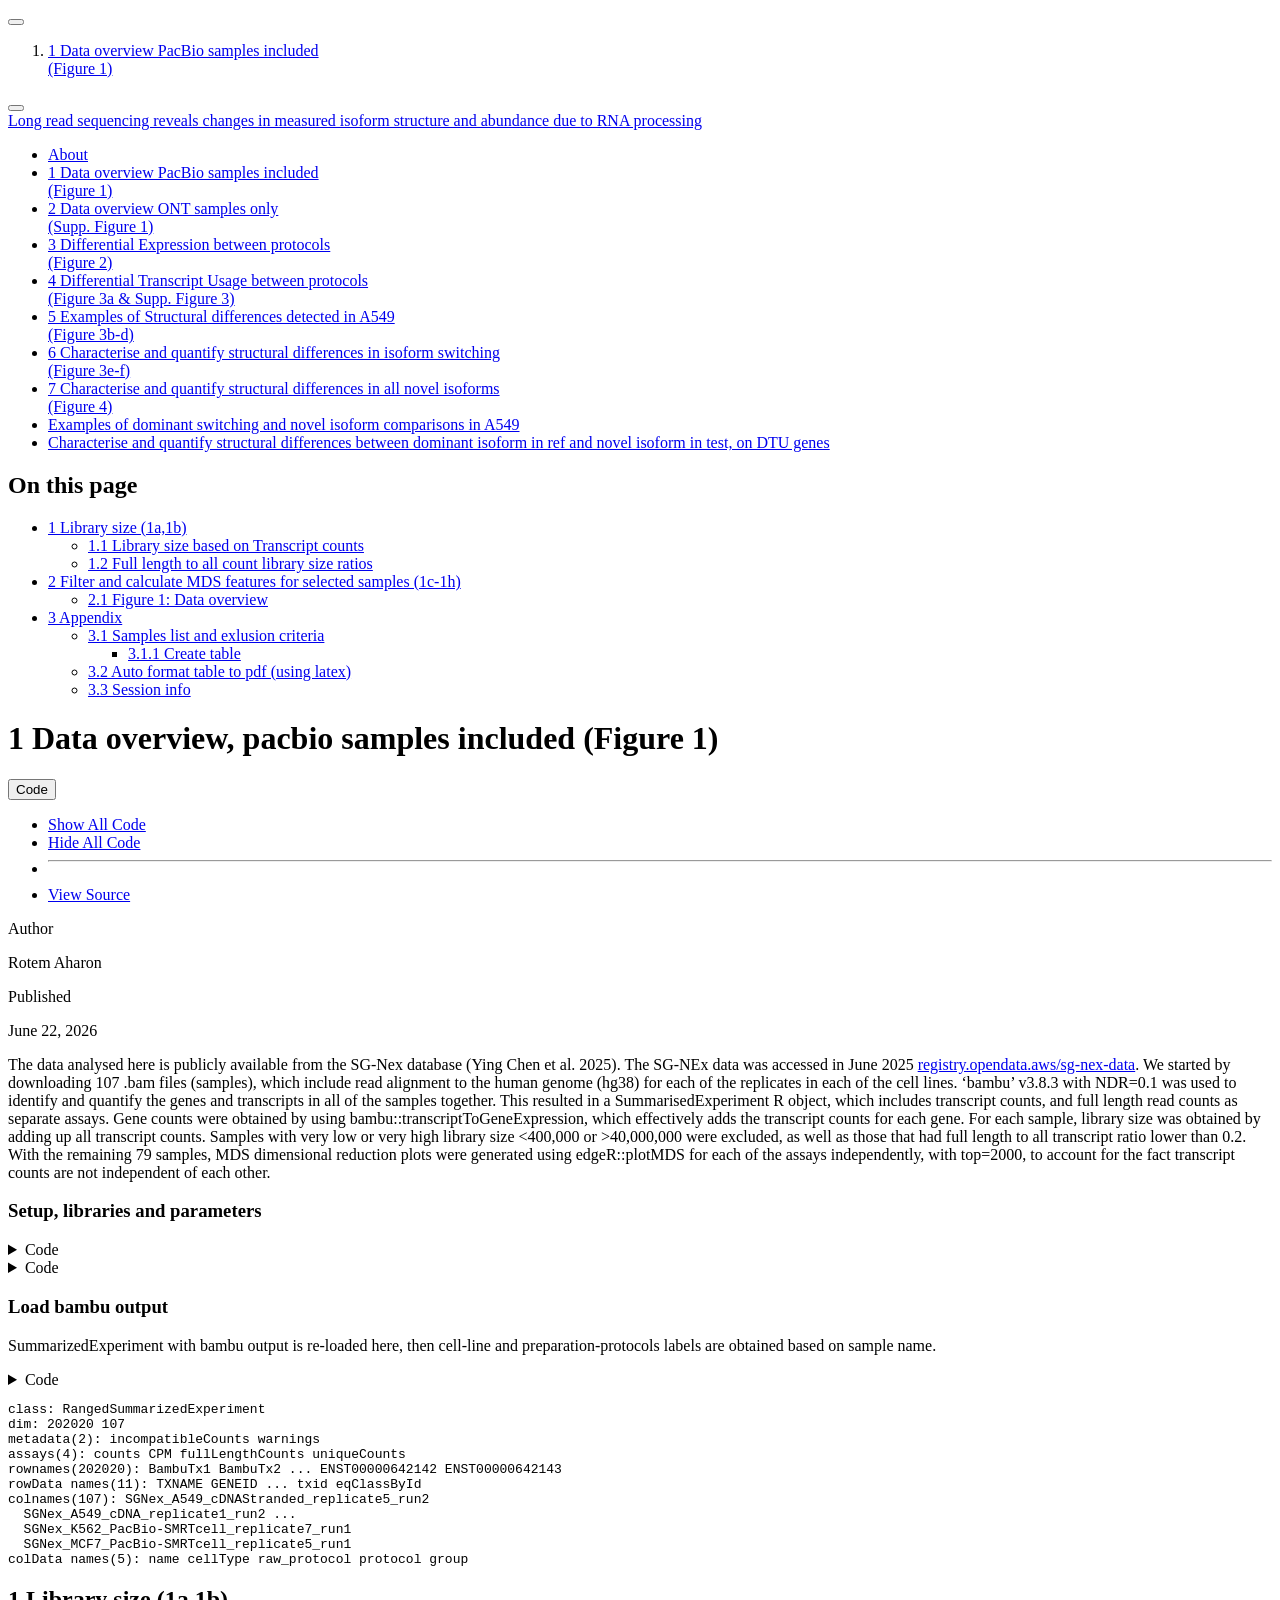
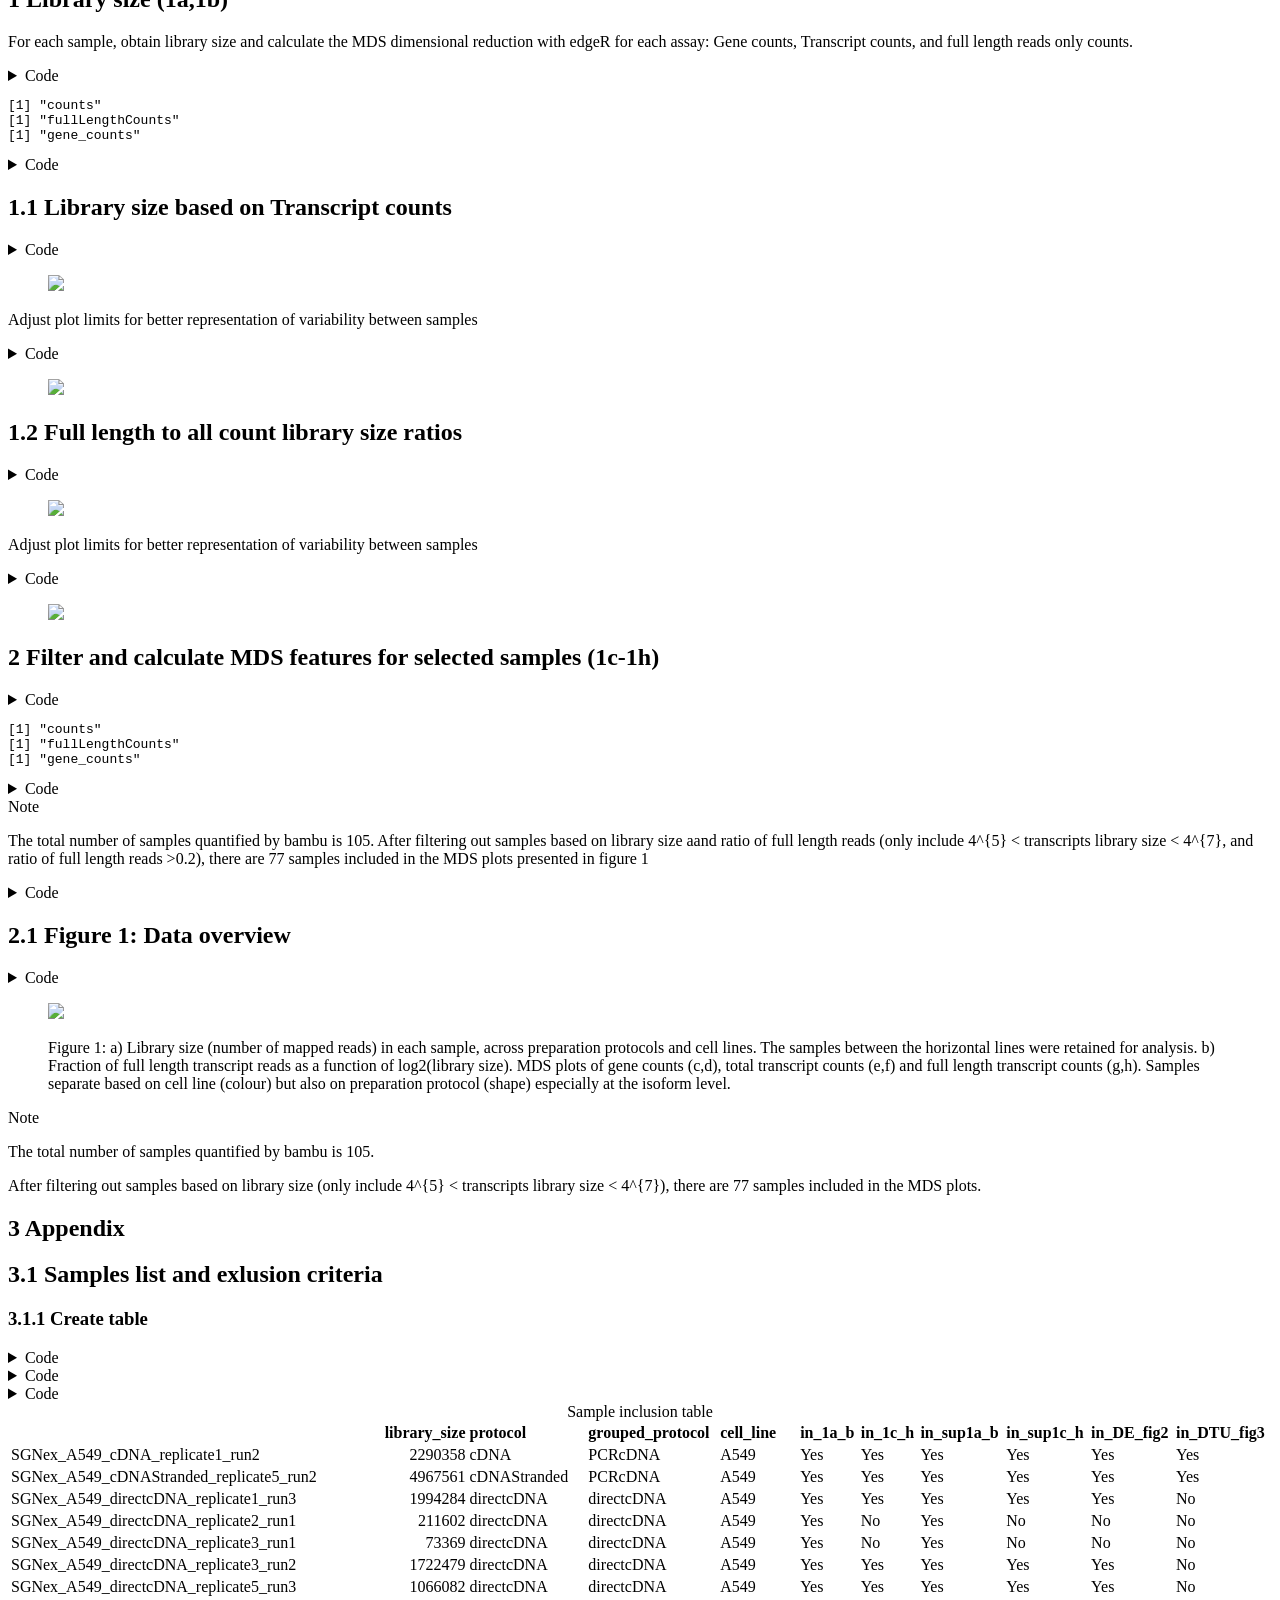
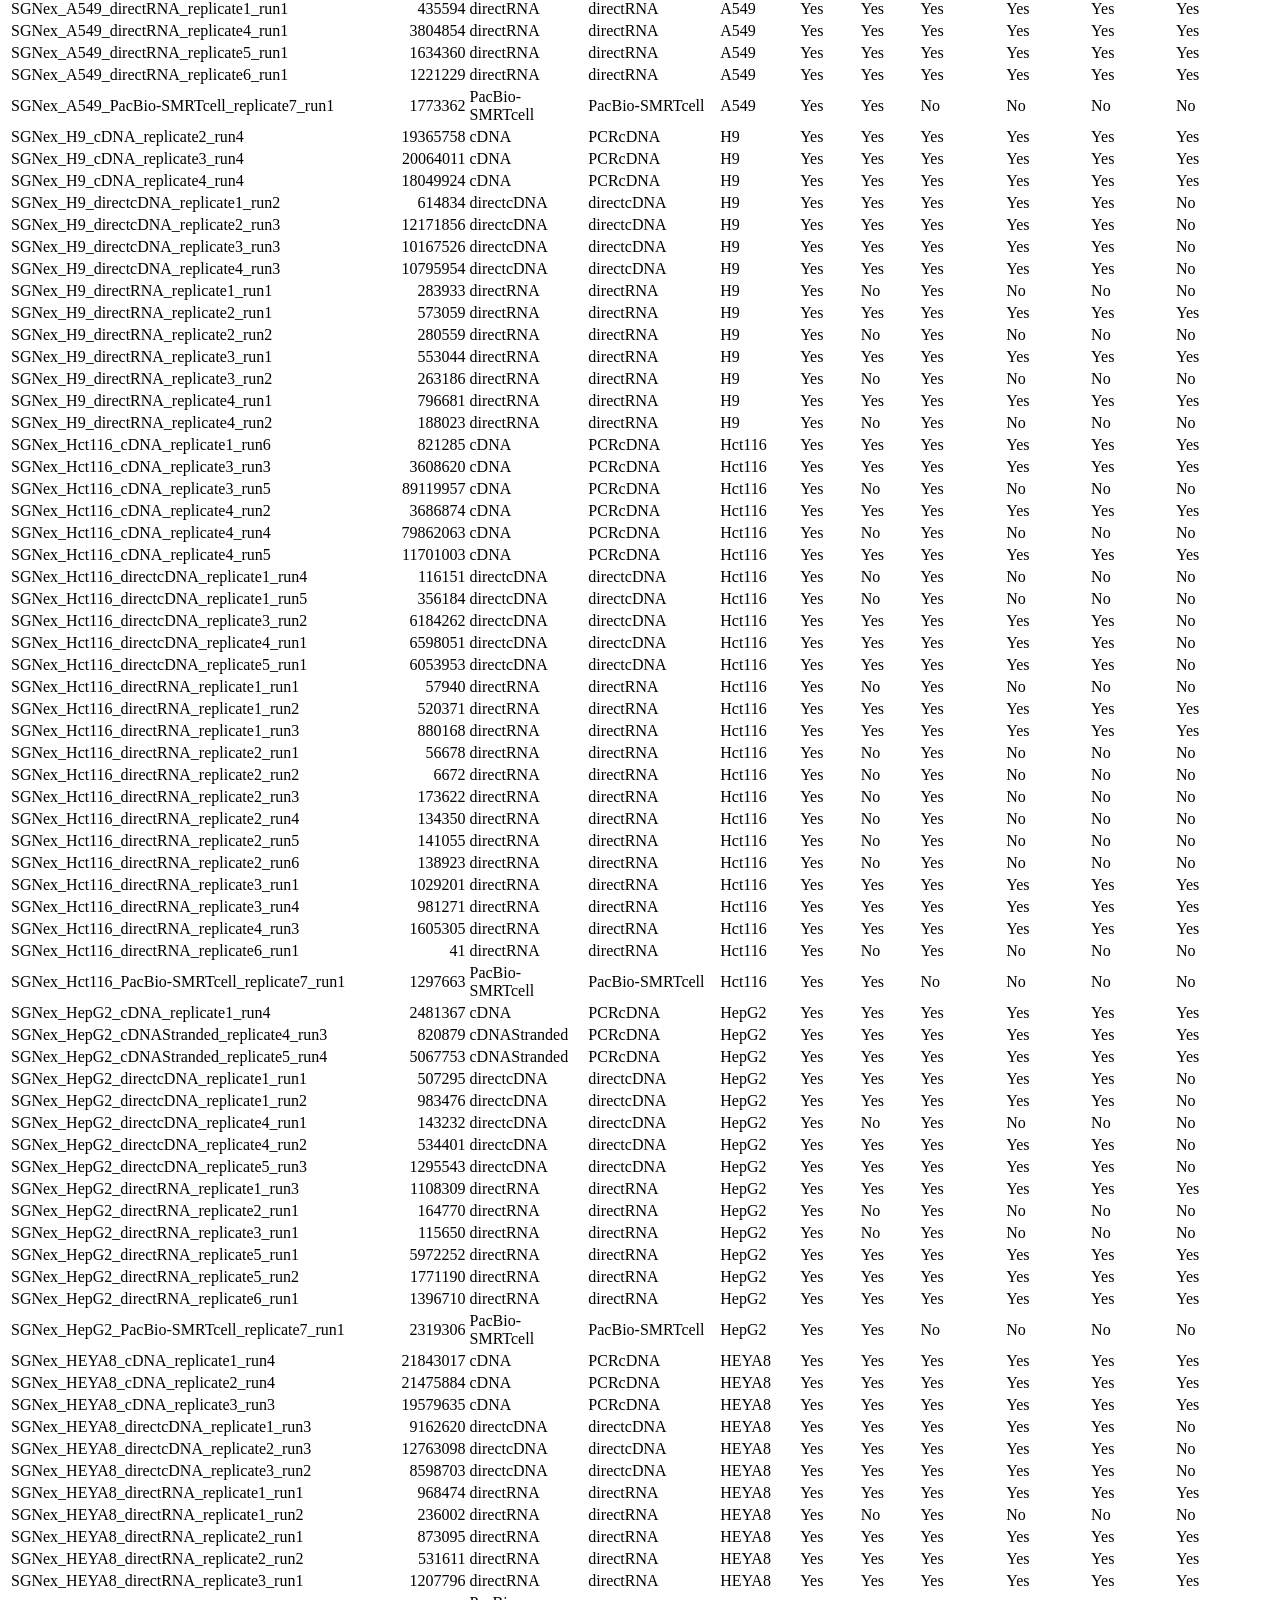
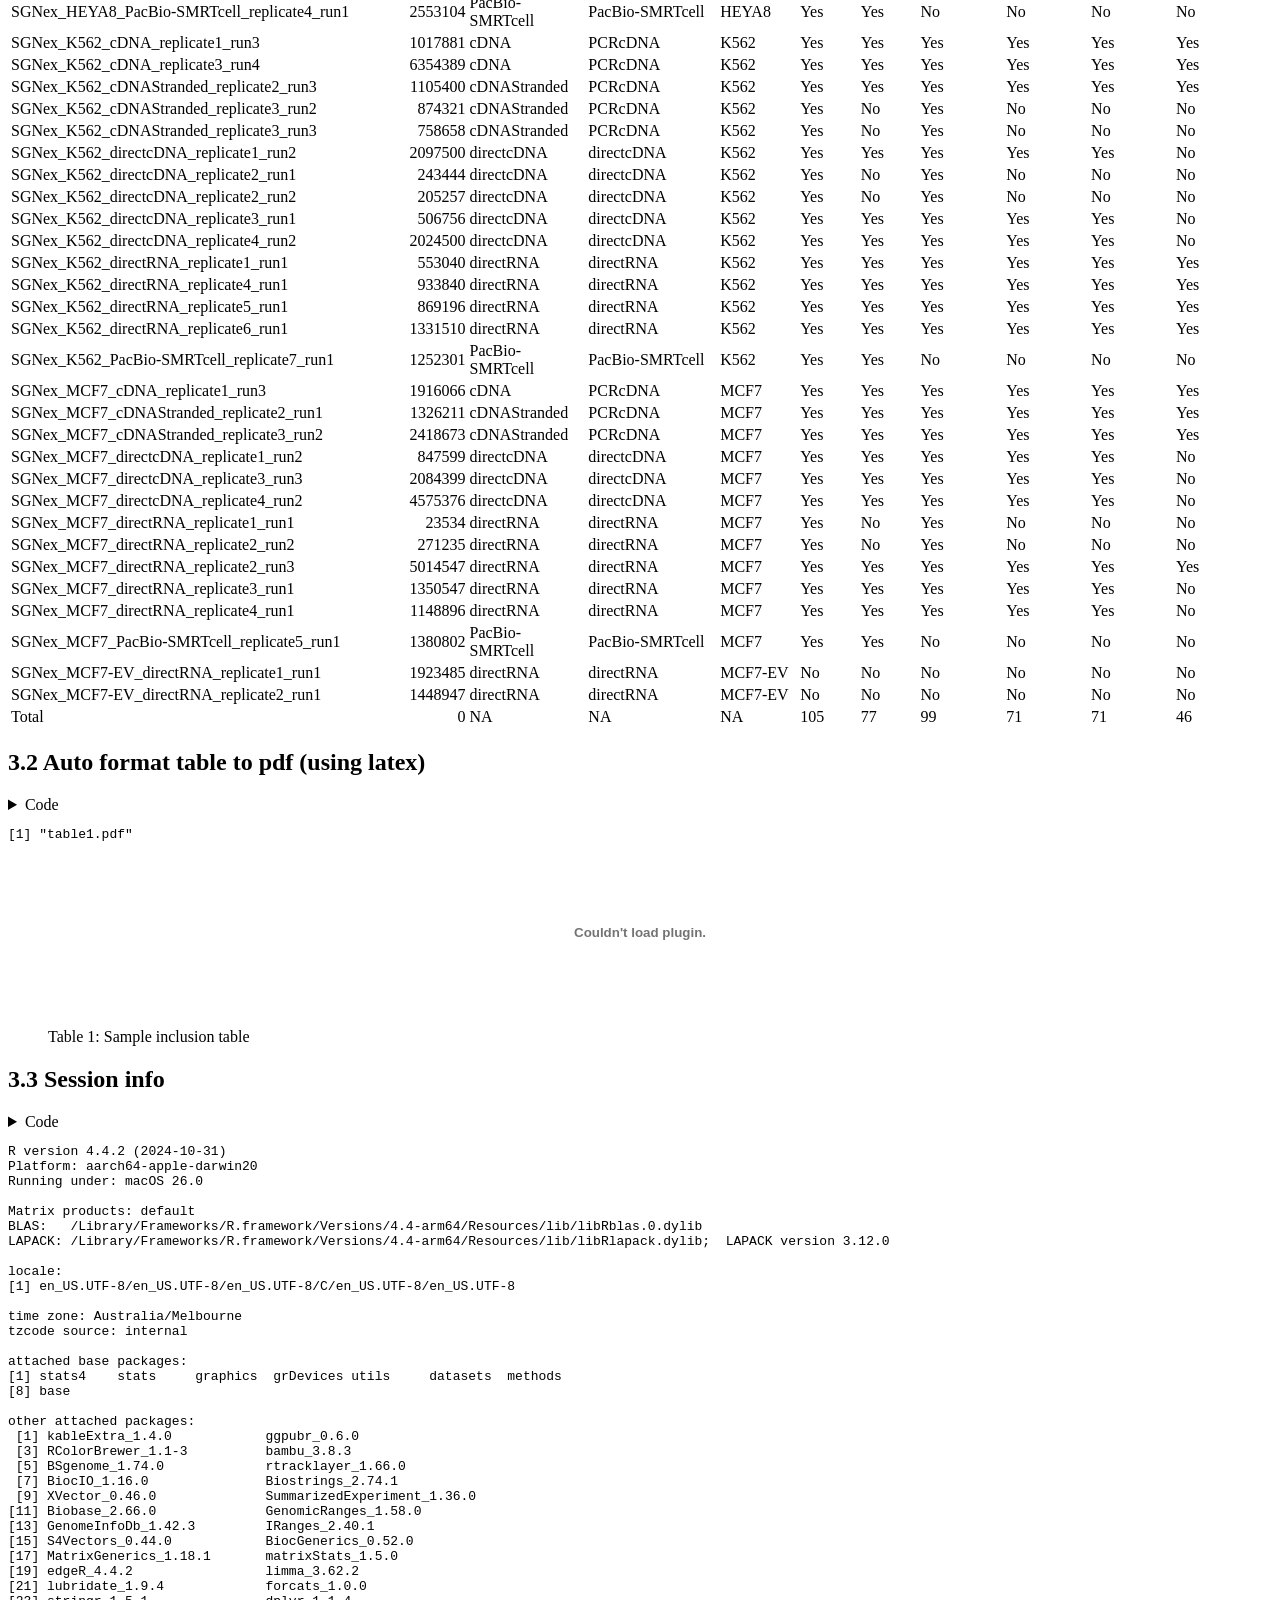
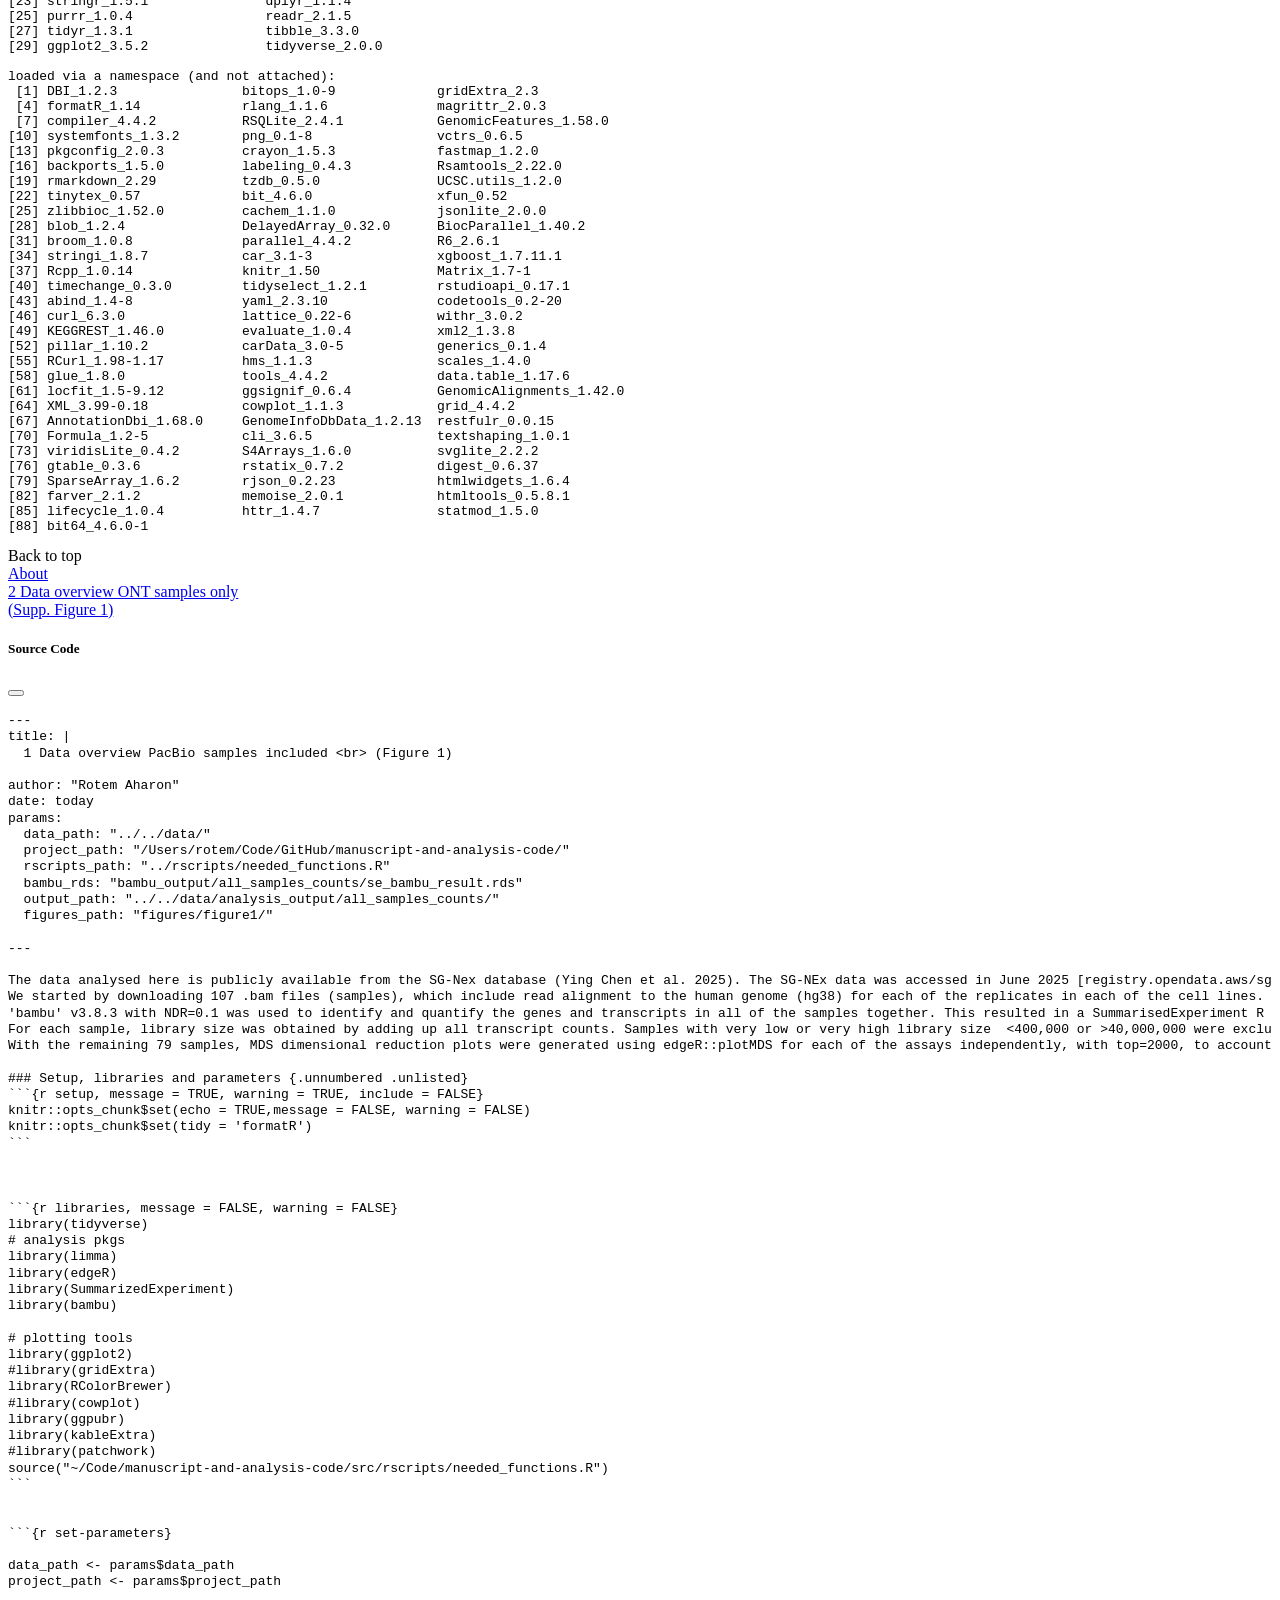
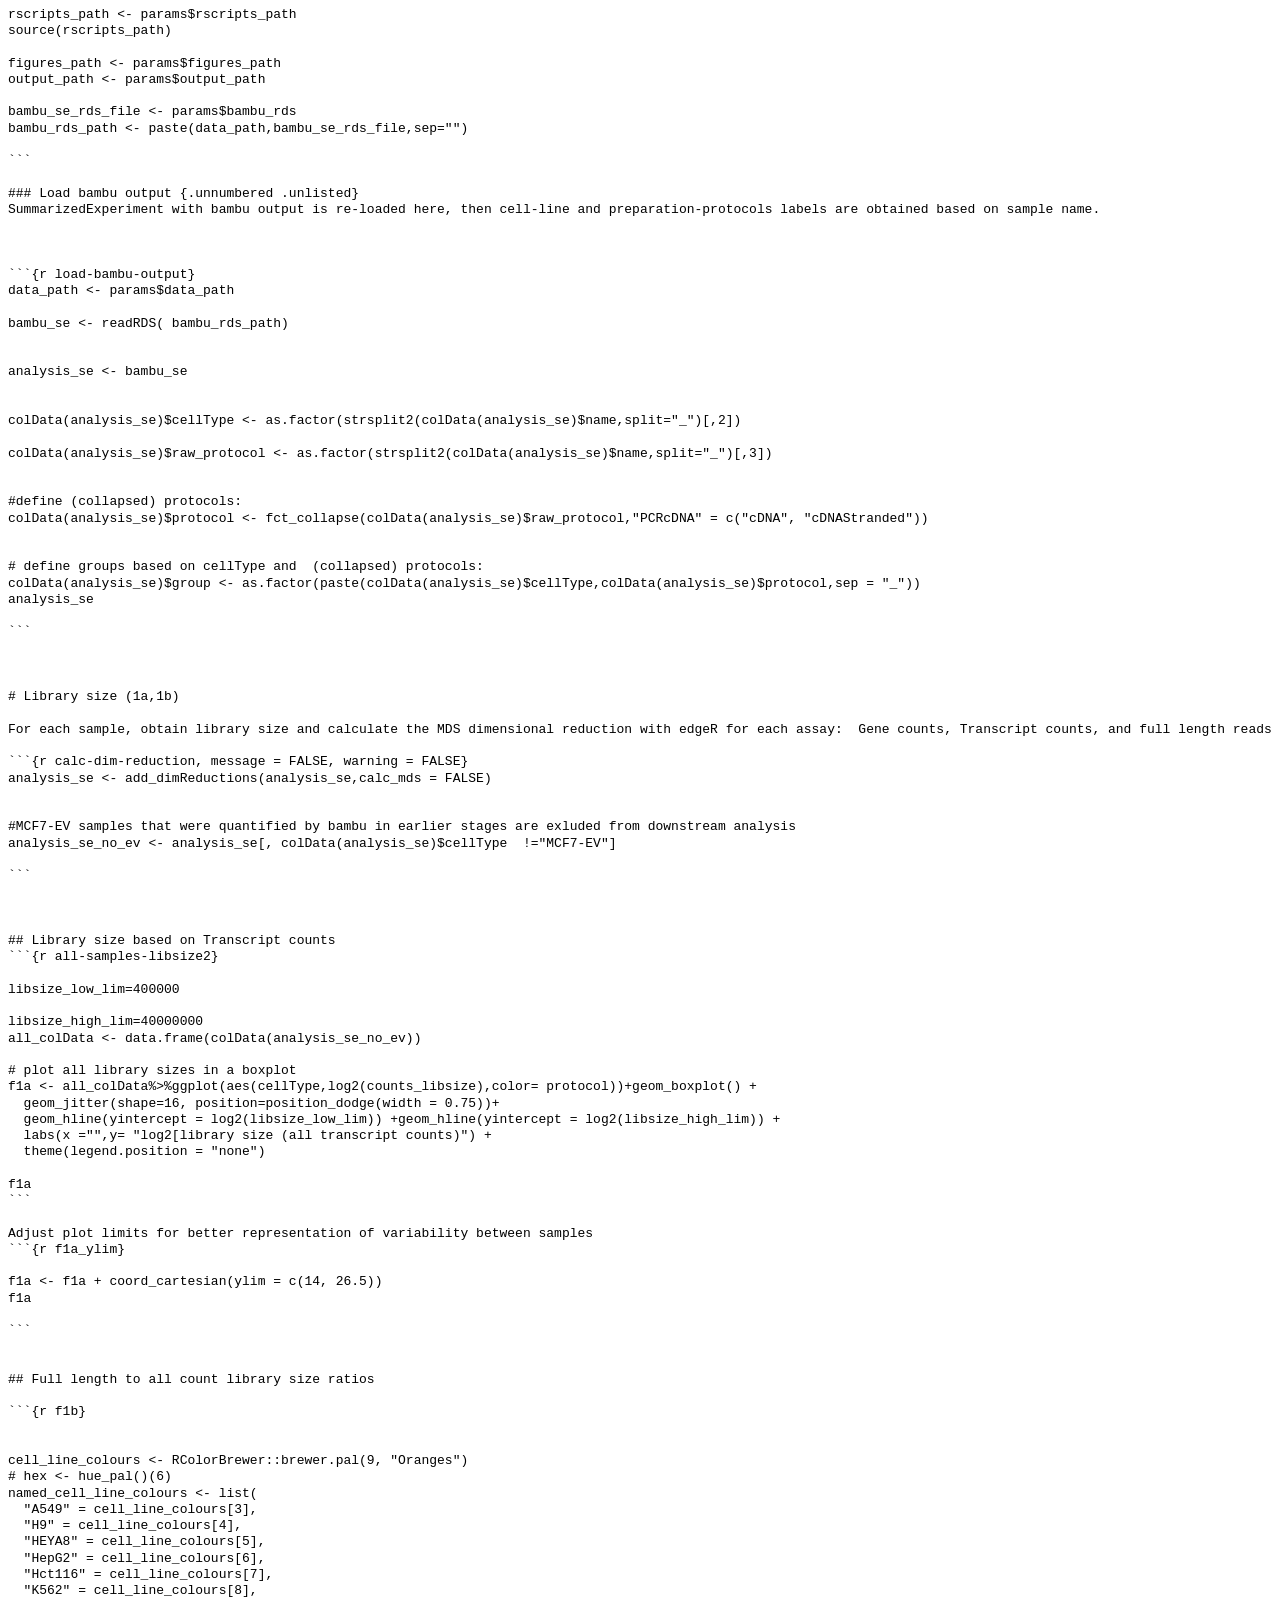
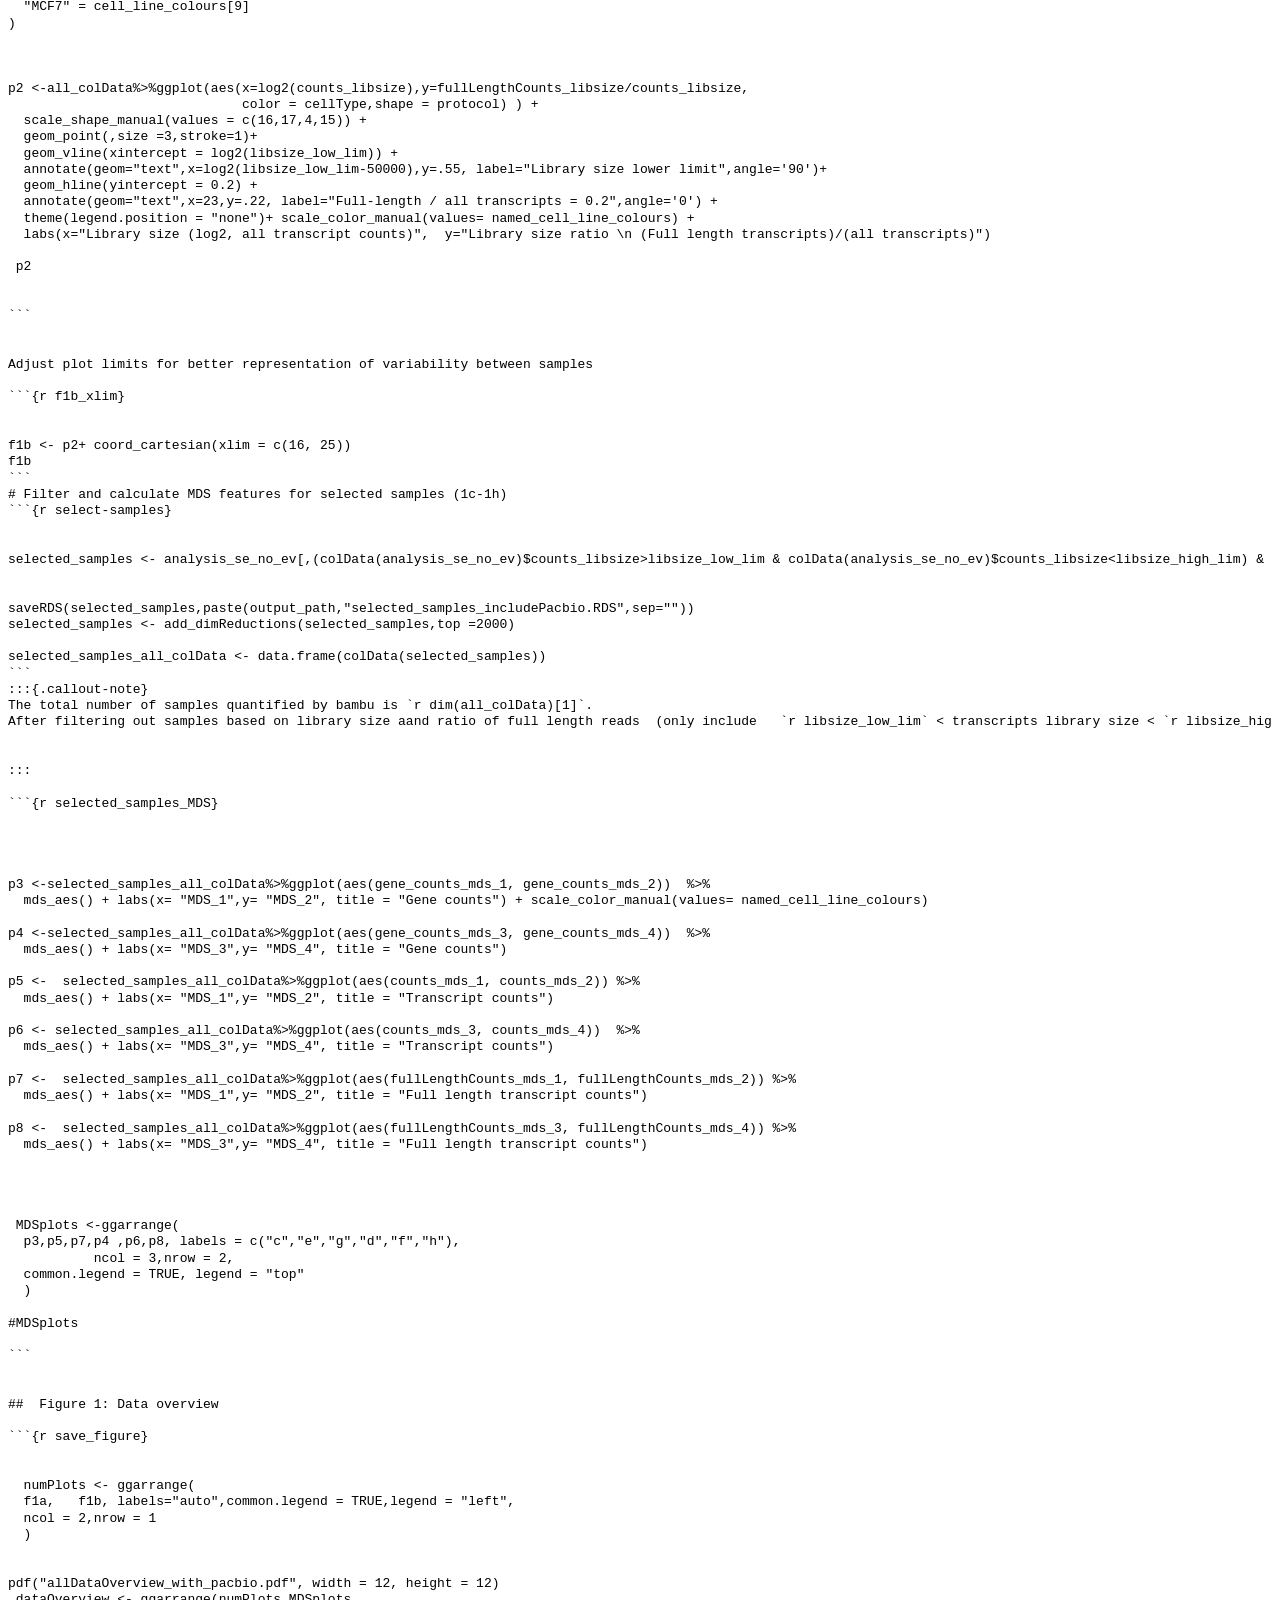
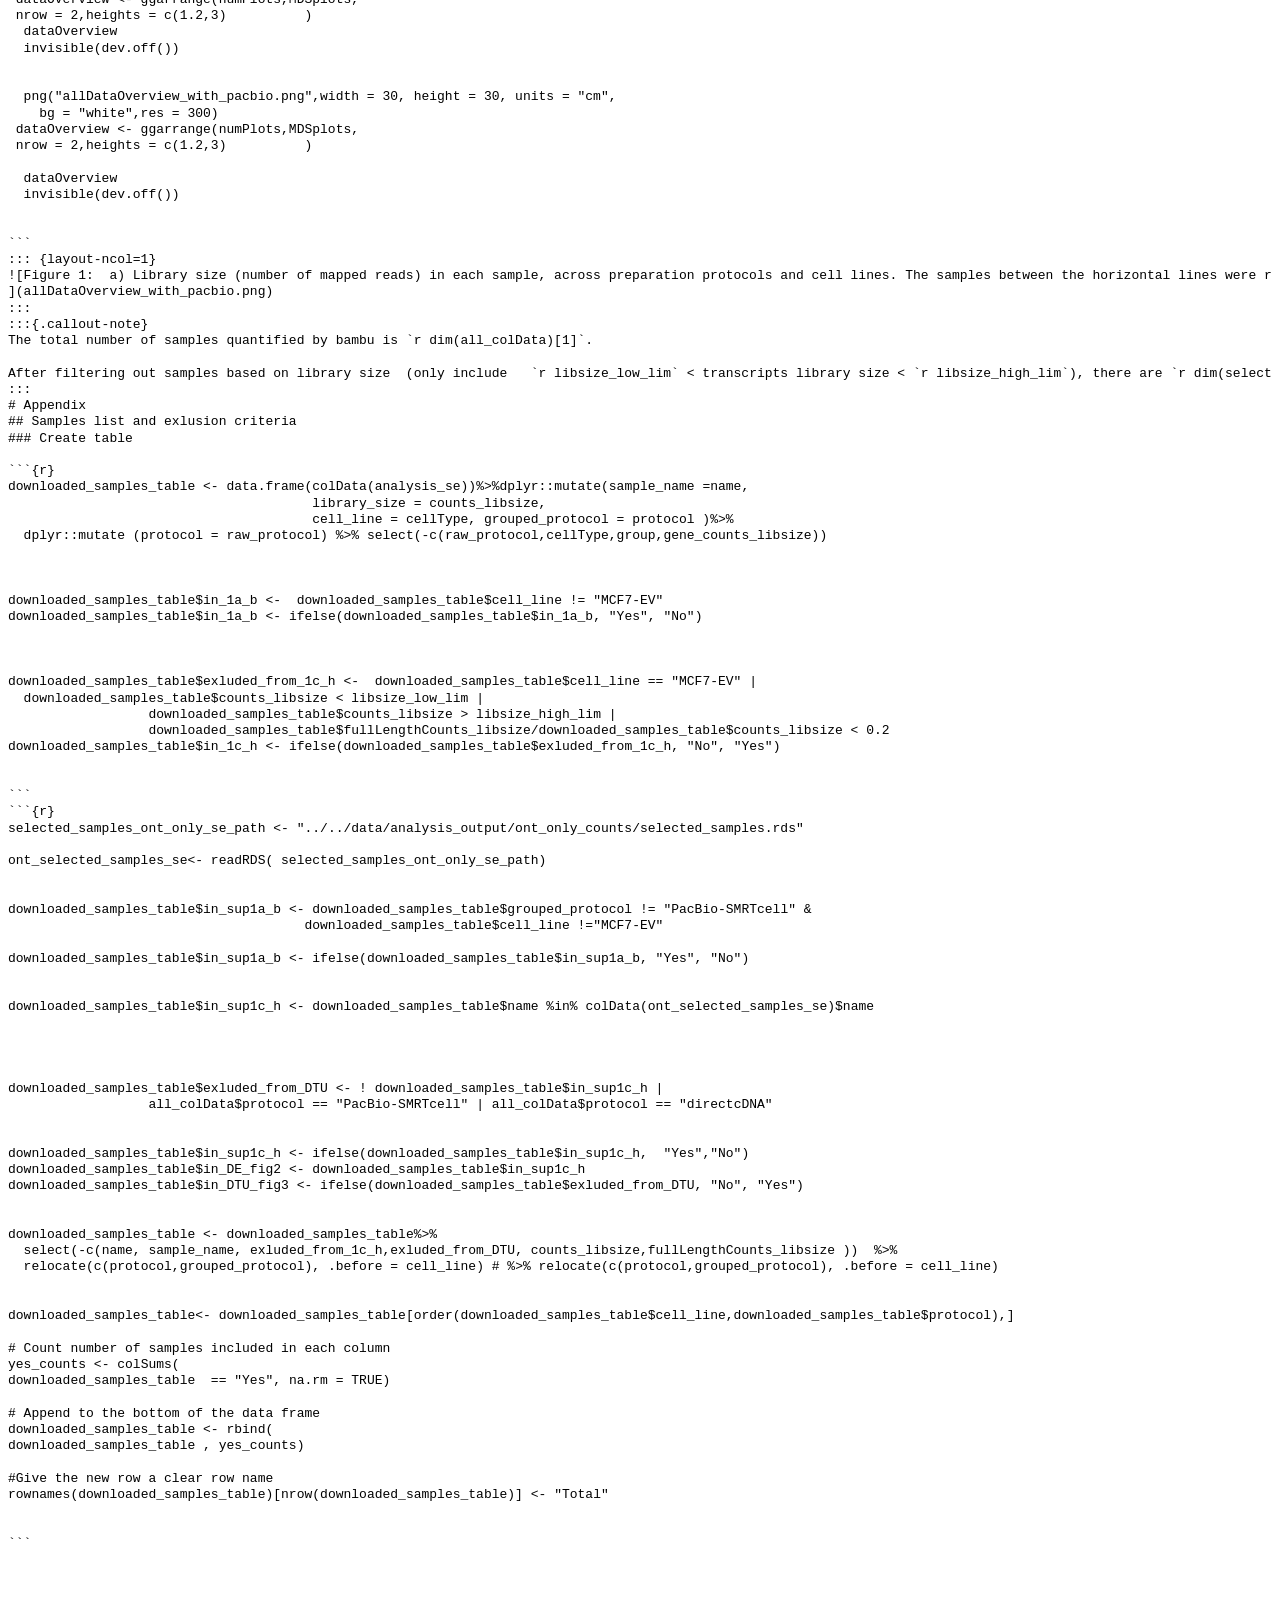
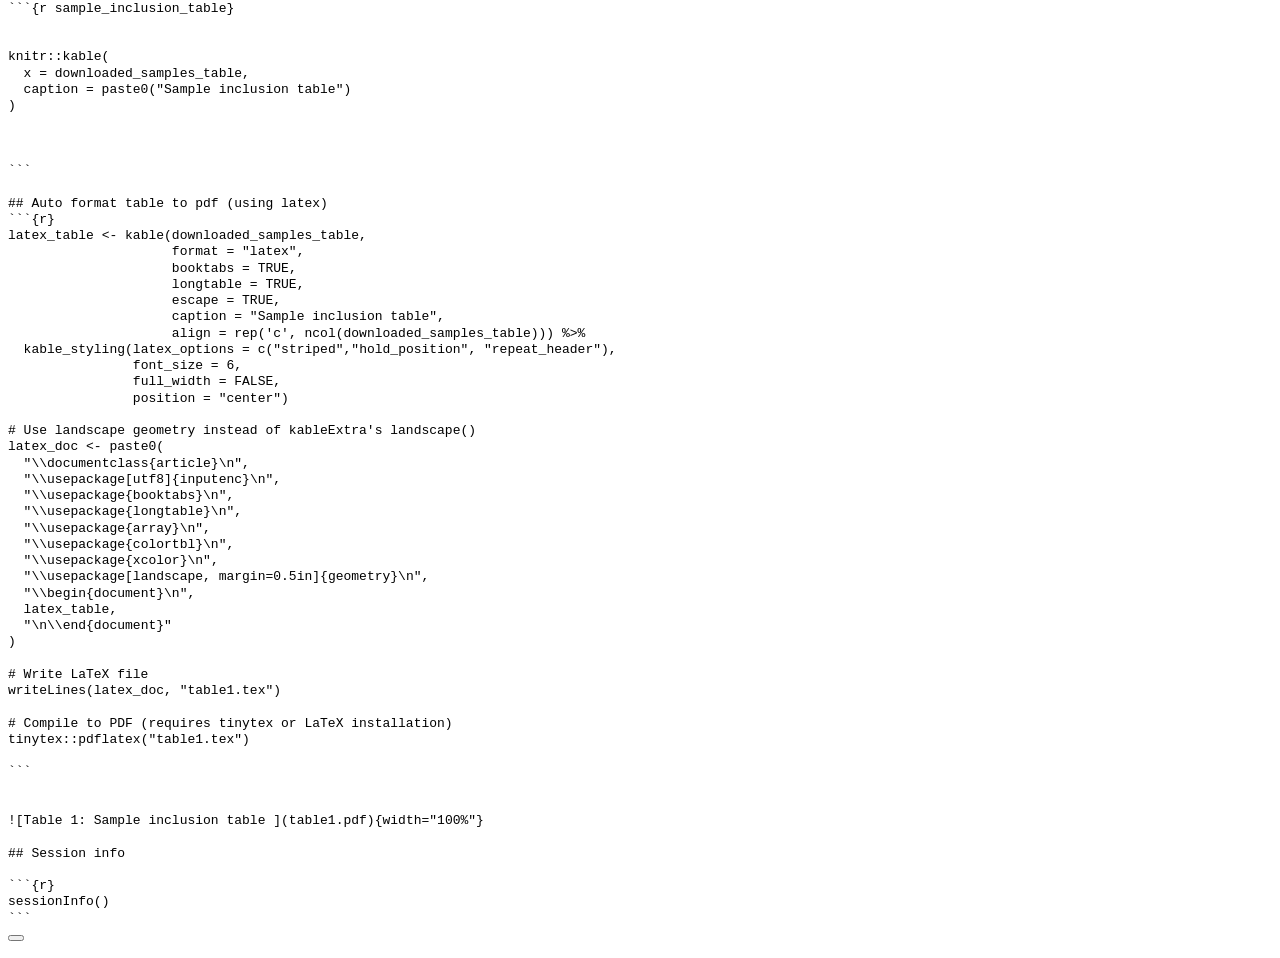
==== docs/data_overview_includePacbio.html @ 2ed9426f "change folder name from pages to docs" ====
<!DOCTYPE html>
<html xmlns="http://www.w3.org/1999/xhtml" lang="en" xml:lang="en"><head>

<meta charset="utf-8">
<meta name="generator" content="quarto-1.6.39">

<meta name="viewport" content="width=device-width, initial-scale=1.0, user-scalable=yes">

<meta name="author" content="Rotem Aharon">
<meta name="dcterms.date" content="2026-06-22">

<title>1 Data overview, pacbio samples included (Figure 1) – Long read sequencing reveals changes in measured isoform structure and abundance due to RNA processing</title>
<style>
code{white-space: pre-wrap;}
span.smallcaps{font-variant: small-caps;}
div.columns{display: flex; gap: min(4vw, 1.5em);}
div.column{flex: auto; overflow-x: auto;}
div.hanging-indent{margin-left: 1.5em; text-indent: -1.5em;}
ul.task-list{list-style: none;}
ul.task-list li input[type="checkbox"] {
  width: 0.8em;
  margin: 0 0.8em 0.2em -1em; /* quarto-specific, see https://github.com/quarto-dev/quarto-cli/issues/4556 */ 
  vertical-align: middle;
}
/* CSS for syntax highlighting */
pre > code.sourceCode { white-space: pre; position: relative; }
pre > code.sourceCode > span { line-height: 1.25; }
pre > code.sourceCode > span:empty { height: 1.2em; }
.sourceCode { overflow: visible; }
code.sourceCode > span { color: inherit; text-decoration: inherit; }
div.sourceCode { margin: 1em 0; }
pre.sourceCode { margin: 0; }
@media screen {
div.sourceCode { overflow: auto; }
}
@media print {
pre > code.sourceCode { white-space: pre-wrap; }
pre > code.sourceCode > span { display: inline-block; text-indent: -5em; padding-left: 5em; }
}
pre.numberSource code
  { counter-reset: source-line 0; }
pre.numberSource code > span
  { position: relative; left: -4em; counter-increment: source-line; }
pre.numberSource code > span > a:first-child::before
  { content: counter(source-line);
    position: relative; left: -1em; text-align: right; vertical-align: baseline;
    border: none; display: inline-block;
    -webkit-touch-callout: none; -webkit-user-select: none;
    -khtml-user-select: none; -moz-user-select: none;
    -ms-user-select: none; user-select: none;
    padding: 0 4px; width: 4em;
  }
pre.numberSource { margin-left: 3em;  padding-left: 4px; }
div.sourceCode
  {   }
@media screen {
pre > code.sourceCode > span > a:first-child::before { text-decoration: underline; }
}
</style>


<script src="site_libs/quarto-nav/quarto-nav.js"></script>
<script src="site_libs/quarto-nav/headroom.min.js"></script>
<script src="site_libs/clipboard/clipboard.min.js"></script>
<script src="site_libs/quarto-search/autocomplete.umd.js"></script>
<script src="site_libs/quarto-search/fuse.min.js"></script>
<script src="site_libs/quarto-search/quarto-search.js"></script>
<meta name="quarto:offset" content="./">
<link href="./data_overview_ONT_samples.html" rel="next">
<link href="./abstract.html" rel="prev">
<script src="site_libs/quarto-html/quarto.js"></script>
<script src="site_libs/quarto-html/popper.min.js"></script>
<script src="site_libs/quarto-html/tippy.umd.min.js"></script>
<script src="site_libs/quarto-html/anchor.min.js"></script>
<link href="site_libs/quarto-html/tippy.css" rel="stylesheet">
<link href="site_libs/quarto-html/quarto-syntax-highlighting-e26003cea8cd680ca0c55a263523d882.css" rel="stylesheet" id="quarto-text-highlighting-styles">
<script src="site_libs/bootstrap/bootstrap.min.js"></script>
<link href="site_libs/bootstrap/bootstrap-icons.css" rel="stylesheet">
<link href="site_libs/bootstrap/bootstrap-7121c8bfa20b19f7f8f154a5a3714d35.min.css" rel="stylesheet" append-hash="true" id="quarto-bootstrap" data-mode="light">
<script id="quarto-search-options" type="application/json">{
  "location": "sidebar",
  "copy-button": false,
  "collapse-after": 3,
  "panel-placement": "start",
  "type": "textbox",
  "limit": 50,
  "keyboard-shortcut": [
    "f",
    "/",
    "s"
  ],
  "show-item-context": false,
  "language": {
    "search-no-results-text": "No results",
    "search-matching-documents-text": "matching documents",
    "search-copy-link-title": "Copy link to search",
    "search-hide-matches-text": "Hide additional matches",
    "search-more-match-text": "more match in this document",
    "search-more-matches-text": "more matches in this document",
    "search-clear-button-title": "Clear",
    "search-text-placeholder": "",
    "search-detached-cancel-button-title": "Cancel",
    "search-submit-button-title": "Submit",
    "search-label": "Search"
  }
}</script>


</head>

<body class="nav-sidebar floating">

<div id="quarto-search-results"></div>
  <header id="quarto-header" class="headroom fixed-top">
  <nav class="quarto-secondary-nav">
    <div class="container-fluid d-flex">
      <button type="button" class="quarto-btn-toggle btn" data-bs-toggle="collapse" role="button" data-bs-target=".quarto-sidebar-collapse-item" aria-controls="quarto-sidebar" aria-expanded="false" aria-label="Toggle sidebar navigation" onclick="if (window.quartoToggleHeadroom) { window.quartoToggleHeadroom(); }">
        <i class="bi bi-layout-text-sidebar-reverse"></i>
      </button>
        <nav class="quarto-page-breadcrumbs" aria-label="breadcrumb"><ol class="breadcrumb"><li class="breadcrumb-item"><a href="./data_overview_includePacbio.html">1 Data overview PacBio samples included <br> (Figure 1)</a></li></ol></nav>
        <a class="flex-grow-1" role="navigation" data-bs-toggle="collapse" data-bs-target=".quarto-sidebar-collapse-item" aria-controls="quarto-sidebar" aria-expanded="false" aria-label="Toggle sidebar navigation" onclick="if (window.quartoToggleHeadroom) { window.quartoToggleHeadroom(); }">      
        </a>
      <button type="button" class="btn quarto-search-button" aria-label="Search" onclick="window.quartoOpenSearch();">
        <i class="bi bi-search"></i>
      </button>
    </div>
  </nav>
</header>
<!-- content -->
<div id="quarto-content" class="quarto-container page-columns page-rows-contents page-layout-full">
<!-- sidebar -->
  <nav id="quarto-sidebar" class="sidebar collapse collapse-horizontal quarto-sidebar-collapse-item sidebar-navigation floating overflow-auto">
    <div class="pt-lg-2 mt-2 text-left sidebar-header">
    <div class="sidebar-title mb-0 py-0">
      <a href="./">Long read sequencing reveals changes in measured isoform structure and abundance due to RNA processing</a> 
        <div class="sidebar-tools-main">
  <a href="" class="quarto-reader-toggle quarto-navigation-tool px-1" onclick="window.quartoToggleReader(); return false;" title="Toggle reader mode">
  <div class="quarto-reader-toggle-btn">
  <i class="bi"></i>
  </div>
</a>
</div>
    </div>
      </div>
        <div class="mt-2 flex-shrink-0 align-items-center">
        <div class="sidebar-search">
        <div id="quarto-search" class="" title="Search"></div>
        </div>
        </div>
    <div class="sidebar-menu-container"> 
    <ul class="list-unstyled mt-1">
        <li class="sidebar-item">
  <div class="sidebar-item-container"> 
  <a href="./abstract.html" class="sidebar-item-text sidebar-link">
 <span class="menu-text">About</span></a>
  </div>
</li>
        <li class="sidebar-item">
  <div class="sidebar-item-container"> 
  <a href="./data_overview_includePacbio.html" class="sidebar-item-text sidebar-link active">
 <span class="menu-text">1 Data overview PacBio samples included <br> (Figure 1)</span></a>
  </div>
</li>
        <li class="sidebar-item">
  <div class="sidebar-item-container"> 
  <a href="./data_overview_ONT_samples.html" class="sidebar-item-text sidebar-link">
 <span class="menu-text">2 Data overview ONT samples only <br> (Supp. Figure 1)</span></a>
  </div>
</li>
        <li class="sidebar-item">
  <div class="sidebar-item-container"> 
  <a href="./DEtests_individual_designs.html" class="sidebar-item-text sidebar-link">
 <span class="menu-text">3 Differential Expression between protocols <br> (Figure 2)</span></a>
  </div>
</li>
        <li class="sidebar-item">
  <div class="sidebar-item-container"> 
  <a href="./DTUtests_and_isoform_switching.html" class="sidebar-item-text sidebar-link">
 <span class="menu-text">4 Differential Transcript Usage between protocols <br> (Figure 3a &amp;  Supp. Figure 3)</span></a>
  </div>
</li>
        <li class="sidebar-item">
  <div class="sidebar-item-container"> 
  <a href="./examples_A549_switching_and_novel.html" class="sidebar-item-text sidebar-link">
 <span class="menu-text">5 Examples of Structural differences detected in A549 <br> (Figure 3b-d)</span></a>
  </div>
</li>
        <li class="sidebar-item">
  <div class="sidebar-item-container"> 
  <a href="./structuralDiffs_all_main_pairs.html" class="sidebar-item-text sidebar-link">
 <span class="menu-text">6 Characterise and quantify structural differences in isoform switching <br> (Figure 3e-f)</span></a>
  </div>
</li>
        <li class="sidebar-item">
  <div class="sidebar-item-container"> 
  <a href="./structuralDiffs_analyse_all_novel_pairs.html" class="sidebar-item-text sidebar-link">
 <span class="menu-text">7 Characterise and quantify structural differences in all novel isoforms <br> (Figure 4)</span></a>
  </div>
</li>
        <li class="sidebar-item">
  <div class="sidebar-item-container"> 
  <a href="./switching_and_novel_exampls_Hct116.html" class="sidebar-item-text sidebar-link">
 <span class="menu-text">Examples of dominant switching and novel isoform comparisons in A549</span></a>
  </div>
</li>
        <li class="sidebar-item">
  <div class="sidebar-item-container"> 
  <a href="./Testanalyse_all_main_pairs_final.html" class="sidebar-item-text sidebar-link">
 <span class="menu-text">Characterise and quantify structural differences between dominant isoform in ref and novel isoform in test, on DTU genes</span></a>
  </div>
</li>
    </ul>
    </div>
</nav>
<div id="quarto-sidebar-glass" class="quarto-sidebar-collapse-item" data-bs-toggle="collapse" data-bs-target=".quarto-sidebar-collapse-item"></div>
<!-- margin-sidebar -->
    <div id="quarto-margin-sidebar" class="sidebar margin-sidebar">
        <nav id="TOC" role="doc-toc" class="toc-active" data-toc-expanded="1">
    <h2 id="toc-title">On this page</h2>
   
  <ul>
  <li><a href="#library-size-1a1b" id="toc-library-size-1a1b" class="nav-link active" data-scroll-target="#library-size-1a1b"><span class="header-section-number">1</span> Library size (1a,1b)</a>
  <ul class="collapse">
  <li><a href="#library-size-based-on-transcript-counts" id="toc-library-size-based-on-transcript-counts" class="nav-link" data-scroll-target="#library-size-based-on-transcript-counts"><span class="header-section-number">1.1</span> Library size based on Transcript counts</a></li>
  <li><a href="#full-length-to-all-count-library-size-ratios" id="toc-full-length-to-all-count-library-size-ratios" class="nav-link" data-scroll-target="#full-length-to-all-count-library-size-ratios"><span class="header-section-number">1.2</span> Full length to all count library size ratios</a></li>
  </ul></li>
  <li><a href="#filter-and-calculate-mds-features-for-selected-samples-1c-1h" id="toc-filter-and-calculate-mds-features-for-selected-samples-1c-1h" class="nav-link" data-scroll-target="#filter-and-calculate-mds-features-for-selected-samples-1c-1h"><span class="header-section-number">2</span> Filter and calculate MDS features for selected samples (1c-1h)</a>
  <ul class="collapse">
  <li><a href="#figure-1-data-overview" id="toc-figure-1-data-overview" class="nav-link" data-scroll-target="#figure-1-data-overview"><span class="header-section-number">2.1</span> Figure 1: Data overview</a></li>
  </ul></li>
  <li><a href="#appendix" id="toc-appendix" class="nav-link" data-scroll-target="#appendix"><span class="header-section-number">3</span> Appendix</a>
  <ul class="collapse">
  <li><a href="#samples-list-and-exlusion-criteria" id="toc-samples-list-and-exlusion-criteria" class="nav-link" data-scroll-target="#samples-list-and-exlusion-criteria"><span class="header-section-number">3.1</span> Samples list and exlusion criteria</a>
  <ul class="collapse">
  <li><a href="#create-table" id="toc-create-table" class="nav-link" data-scroll-target="#create-table"><span class="header-section-number">3.1.1</span> Create table</a></li>
  </ul></li>
  <li><a href="#auto-format-table-to-pdf-using-latex" id="toc-auto-format-table-to-pdf-using-latex" class="nav-link" data-scroll-target="#auto-format-table-to-pdf-using-latex"><span class="header-section-number">3.2</span> Auto format table to pdf (using latex)</a></li>
  <li><a href="#session-info" id="toc-session-info" class="nav-link" data-scroll-target="#session-info"><span class="header-section-number">3.3</span> Session info</a></li>
  </ul></li>
  </ul>
</nav>
    </div>
<!-- main -->
<main class="content column-body" id="quarto-document-content">

<header id="title-block-header" class="quarto-title-block default">
<div class="quarto-title">
<div class="quarto-title-block"><div><h1 class="title">1 Data overview, pacbio samples included (Figure 1)</h1><button type="button" class="btn code-tools-button dropdown-toggle" id="quarto-code-tools-menu" data-bs-toggle="dropdown" aria-expanded="false"><i class="bi"></i> Code</button><ul class="dropdown-menu dropdown-menu-end" aria-labelelledby="quarto-code-tools-menu"><li><a id="quarto-show-all-code" class="dropdown-item" href="javascript:void(0)" role="button">Show All Code</a></li><li><a id="quarto-hide-all-code" class="dropdown-item" href="javascript:void(0)" role="button">Hide All Code</a></li><li><hr class="dropdown-divider"></li><li><a id="quarto-view-source" class="dropdown-item" href="javascript:void(0)" role="button">View Source</a></li></ul></div></div>
</div>



<div class="quarto-title-meta column-body">

    <div>
    <div class="quarto-title-meta-heading">Author</div>
    <div class="quarto-title-meta-contents">
             <p>Rotem Aharon </p>
          </div>
  </div>
    
    <div>
    <div class="quarto-title-meta-heading">Published</div>
    <div class="quarto-title-meta-contents">
      <p class="date">June 22, 2026</p>
    </div>
  </div>
  
    
  </div>
  


</header>


<p>The data analysed here is publicly available from the SG-Nex database (Ying Chen et al.&nbsp;2025). The SG-NEx data was accessed in June 2025 <a href="https://registry.opendata.aws/sg-nex-data">registry.opendata.aws/sg-nex-data</a>. We started by downloading 107 .bam files (samples), which include read alignment to the human genome (hg38) for each of the replicates in each of the cell lines. ‘bambu’ v3.8.3 with NDR=0.1 was used to identify and quantify the genes and transcripts in all of the samples together. This resulted in a SummarisedExperiment R object, which includes transcript counts, and full length read counts as separate assays. Gene counts were obtained by using bambu::transcriptToGeneExpression, which effectively adds the transcript counts for each gene. For each sample, library size was obtained by adding up all transcript counts. Samples with very low or very high library size &lt;400,000 or &gt;40,000,000 were excluded, as well as those that had full length to all transcript ratio lower than 0.2. With the remaining 79 samples, MDS dimensional reduction plots were generated using edgeR::plotMDS for each of the assays independently, with top=2000, to account for the fact transcript counts are not independent of each other.</p>
<section id="setup-libraries-and-parameters" class="level3 unnumbered unlisted">
<h3 class="unnumbered unlisted anchored" data-anchor-id="setup-libraries-and-parameters">Setup, libraries and parameters</h3>
<div class="cell">
<details class="code-fold">
<summary>Code</summary>
<div class="sourceCode cell-code" id="cb1"><pre class="sourceCode r code-with-copy"><code class="sourceCode r"><span id="cb1-1"><a href="#cb1-1" aria-hidden="true" tabindex="-1"></a><span class="fu">library</span>(tidyverse)</span>
<span id="cb1-2"><a href="#cb1-2" aria-hidden="true" tabindex="-1"></a><span class="co"># analysis pkgs</span></span>
<span id="cb1-3"><a href="#cb1-3" aria-hidden="true" tabindex="-1"></a><span class="fu">library</span>(limma)</span>
<span id="cb1-4"><a href="#cb1-4" aria-hidden="true" tabindex="-1"></a><span class="fu">library</span>(edgeR)</span>
<span id="cb1-5"><a href="#cb1-5" aria-hidden="true" tabindex="-1"></a><span class="fu">library</span>(SummarizedExperiment)</span>
<span id="cb1-6"><a href="#cb1-6" aria-hidden="true" tabindex="-1"></a><span class="fu">library</span>(bambu)</span>
<span id="cb1-7"><a href="#cb1-7" aria-hidden="true" tabindex="-1"></a></span>
<span id="cb1-8"><a href="#cb1-8" aria-hidden="true" tabindex="-1"></a><span class="co"># plotting tools</span></span>
<span id="cb1-9"><a href="#cb1-9" aria-hidden="true" tabindex="-1"></a><span class="fu">library</span>(ggplot2)</span>
<span id="cb1-10"><a href="#cb1-10" aria-hidden="true" tabindex="-1"></a><span class="co"># library(gridExtra)</span></span>
<span id="cb1-11"><a href="#cb1-11" aria-hidden="true" tabindex="-1"></a><span class="fu">library</span>(RColorBrewer)</span>
<span id="cb1-12"><a href="#cb1-12" aria-hidden="true" tabindex="-1"></a><span class="co"># library(cowplot)</span></span>
<span id="cb1-13"><a href="#cb1-13" aria-hidden="true" tabindex="-1"></a><span class="fu">library</span>(ggpubr)</span>
<span id="cb1-14"><a href="#cb1-14" aria-hidden="true" tabindex="-1"></a><span class="fu">library</span>(kableExtra)</span>
<span id="cb1-15"><a href="#cb1-15" aria-hidden="true" tabindex="-1"></a><span class="co"># library(patchwork)</span></span>
<span id="cb1-16"><a href="#cb1-16" aria-hidden="true" tabindex="-1"></a><span class="fu">source</span>(<span class="st">"~/Code/manuscript-and-analysis-code/src/rscripts/needed_functions.R"</span>)</span></code><button title="Copy to Clipboard" class="code-copy-button"><i class="bi"></i></button></pre></div>
</details>
</div>
<div class="cell">
<details class="code-fold">
<summary>Code</summary>
<div class="sourceCode cell-code" id="cb2"><pre class="sourceCode r code-with-copy"><code class="sourceCode r"><span id="cb2-1"><a href="#cb2-1" aria-hidden="true" tabindex="-1"></a>data_path <span class="ot">&lt;-</span> params<span class="sc">$</span>data_path</span>
<span id="cb2-2"><a href="#cb2-2" aria-hidden="true" tabindex="-1"></a>project_path <span class="ot">&lt;-</span> params<span class="sc">$</span>project_path</span>
<span id="cb2-3"><a href="#cb2-3" aria-hidden="true" tabindex="-1"></a></span>
<span id="cb2-4"><a href="#cb2-4" aria-hidden="true" tabindex="-1"></a>rscripts_path <span class="ot">&lt;-</span> params<span class="sc">$</span>rscripts_path</span>
<span id="cb2-5"><a href="#cb2-5" aria-hidden="true" tabindex="-1"></a><span class="fu">source</span>(rscripts_path)</span>
<span id="cb2-6"><a href="#cb2-6" aria-hidden="true" tabindex="-1"></a></span>
<span id="cb2-7"><a href="#cb2-7" aria-hidden="true" tabindex="-1"></a>figures_path <span class="ot">&lt;-</span> params<span class="sc">$</span>figures_path</span>
<span id="cb2-8"><a href="#cb2-8" aria-hidden="true" tabindex="-1"></a>output_path <span class="ot">&lt;-</span> params<span class="sc">$</span>output_path</span>
<span id="cb2-9"><a href="#cb2-9" aria-hidden="true" tabindex="-1"></a></span>
<span id="cb2-10"><a href="#cb2-10" aria-hidden="true" tabindex="-1"></a>bambu_se_rds_file <span class="ot">&lt;-</span> params<span class="sc">$</span>bambu_rds</span>
<span id="cb2-11"><a href="#cb2-11" aria-hidden="true" tabindex="-1"></a>bambu_rds_path <span class="ot">&lt;-</span> <span class="fu">paste</span>(data_path, bambu_se_rds_file, <span class="at">sep =</span> <span class="st">""</span>)</span></code><button title="Copy to Clipboard" class="code-copy-button"><i class="bi"></i></button></pre></div>
</details>
</div>
</section>
<section id="load-bambu-output" class="level3 unnumbered unlisted">
<h3 class="unnumbered unlisted anchored" data-anchor-id="load-bambu-output">Load bambu output</h3>
<p>SummarizedExperiment with bambu output is re-loaded here, then cell-line and preparation-protocols labels are obtained based on sample name.</p>
<div class="cell">
<details class="code-fold">
<summary>Code</summary>
<div class="sourceCode cell-code" id="cb3"><pre class="sourceCode r code-with-copy"><code class="sourceCode r"><span id="cb3-1"><a href="#cb3-1" aria-hidden="true" tabindex="-1"></a>data_path <span class="ot">&lt;-</span> params<span class="sc">$</span>data_path</span>
<span id="cb3-2"><a href="#cb3-2" aria-hidden="true" tabindex="-1"></a></span>
<span id="cb3-3"><a href="#cb3-3" aria-hidden="true" tabindex="-1"></a>bambu_se <span class="ot">&lt;-</span> <span class="fu">readRDS</span>(bambu_rds_path)</span>
<span id="cb3-4"><a href="#cb3-4" aria-hidden="true" tabindex="-1"></a></span>
<span id="cb3-5"><a href="#cb3-5" aria-hidden="true" tabindex="-1"></a></span>
<span id="cb3-6"><a href="#cb3-6" aria-hidden="true" tabindex="-1"></a>analysis_se <span class="ot">&lt;-</span> bambu_se</span>
<span id="cb3-7"><a href="#cb3-7" aria-hidden="true" tabindex="-1"></a></span>
<span id="cb3-8"><a href="#cb3-8" aria-hidden="true" tabindex="-1"></a></span>
<span id="cb3-9"><a href="#cb3-9" aria-hidden="true" tabindex="-1"></a><span class="fu">colData</span>(analysis_se)<span class="sc">$</span>cellType <span class="ot">&lt;-</span> <span class="fu">as.factor</span>(<span class="fu">strsplit2</span>(<span class="fu">colData</span>(analysis_se)<span class="sc">$</span>name, <span class="at">split =</span> <span class="st">"_"</span>)[,</span>
<span id="cb3-10"><a href="#cb3-10" aria-hidden="true" tabindex="-1"></a>    <span class="dv">2</span>])</span>
<span id="cb3-11"><a href="#cb3-11" aria-hidden="true" tabindex="-1"></a></span>
<span id="cb3-12"><a href="#cb3-12" aria-hidden="true" tabindex="-1"></a><span class="fu">colData</span>(analysis_se)<span class="sc">$</span>raw_protocol <span class="ot">&lt;-</span> <span class="fu">as.factor</span>(<span class="fu">strsplit2</span>(<span class="fu">colData</span>(analysis_se)<span class="sc">$</span>name,</span>
<span id="cb3-13"><a href="#cb3-13" aria-hidden="true" tabindex="-1"></a>    <span class="at">split =</span> <span class="st">"_"</span>)[, <span class="dv">3</span>])</span>
<span id="cb3-14"><a href="#cb3-14" aria-hidden="true" tabindex="-1"></a></span>
<span id="cb3-15"><a href="#cb3-15" aria-hidden="true" tabindex="-1"></a></span>
<span id="cb3-16"><a href="#cb3-16" aria-hidden="true" tabindex="-1"></a><span class="co"># define (collapsed) protocols:</span></span>
<span id="cb3-17"><a href="#cb3-17" aria-hidden="true" tabindex="-1"></a><span class="fu">colData</span>(analysis_se)<span class="sc">$</span>protocol <span class="ot">&lt;-</span> <span class="fu">fct_collapse</span>(<span class="fu">colData</span>(analysis_se)<span class="sc">$</span>raw_protocol,</span>
<span id="cb3-18"><a href="#cb3-18" aria-hidden="true" tabindex="-1"></a>    <span class="at">PCRcDNA =</span> <span class="fu">c</span>(<span class="st">"cDNA"</span>, <span class="st">"cDNAStranded"</span>))</span>
<span id="cb3-19"><a href="#cb3-19" aria-hidden="true" tabindex="-1"></a></span>
<span id="cb3-20"><a href="#cb3-20" aria-hidden="true" tabindex="-1"></a></span>
<span id="cb3-21"><a href="#cb3-21" aria-hidden="true" tabindex="-1"></a><span class="co"># define groups based on cellType and (collapsed) protocols:</span></span>
<span id="cb3-22"><a href="#cb3-22" aria-hidden="true" tabindex="-1"></a><span class="fu">colData</span>(analysis_se)<span class="sc">$</span>group <span class="ot">&lt;-</span> <span class="fu">as.factor</span>(<span class="fu">paste</span>(<span class="fu">colData</span>(analysis_se)<span class="sc">$</span>cellType, <span class="fu">colData</span>(analysis_se)<span class="sc">$</span>protocol,</span>
<span id="cb3-23"><a href="#cb3-23" aria-hidden="true" tabindex="-1"></a>    <span class="at">sep =</span> <span class="st">"_"</span>))</span>
<span id="cb3-24"><a href="#cb3-24" aria-hidden="true" tabindex="-1"></a>analysis_se</span></code><button title="Copy to Clipboard" class="code-copy-button"><i class="bi"></i></button></pre></div>
</details>
<div class="cell-output cell-output-stdout">
<pre><code>class: RangedSummarizedExperiment 
dim: 202020 107 
metadata(2): incompatibleCounts warnings
assays(4): counts CPM fullLengthCounts uniqueCounts
rownames(202020): BambuTx1 BambuTx2 ... ENST00000642142 ENST00000642143
rowData names(11): TXNAME GENEID ... txid eqClassById
colnames(107): SGNex_A549_cDNAStranded_replicate5_run2
  SGNex_A549_cDNA_replicate1_run2 ...
  SGNex_K562_PacBio-SMRTcell_replicate7_run1
  SGNex_MCF7_PacBio-SMRTcell_replicate5_run1
colData names(5): name cellType raw_protocol protocol group</code></pre>
</div>
</div>
</section>
<section id="library-size-1a1b" class="level1" data-number="1">
<h1 data-number="1"><span class="header-section-number">1</span> Library size (1a,1b)</h1>
<p>For each sample, obtain library size and calculate the MDS dimensional reduction with edgeR for each assay: Gene counts, Transcript counts, and full length reads only counts.</p>
<div class="cell">
<details class="code-fold">
<summary>Code</summary>
<div class="sourceCode cell-code" id="cb5"><pre class="sourceCode r code-with-copy"><code class="sourceCode r"><span id="cb5-1"><a href="#cb5-1" aria-hidden="true" tabindex="-1"></a>analysis_se <span class="ot">&lt;-</span> <span class="fu">add_dimReductions</span>(analysis_se, <span class="at">calc_mds =</span> <span class="cn">FALSE</span>)</span></code><button title="Copy to Clipboard" class="code-copy-button"><i class="bi"></i></button></pre></div>
</details>
<div class="cell-output cell-output-stdout">
<pre><code>[1] "counts"
[1] "fullLengthCounts"
[1] "gene_counts"</code></pre>
</div>
<details class="code-fold">
<summary>Code</summary>
<div class="sourceCode cell-code" id="cb7"><pre class="sourceCode r code-with-copy"><code class="sourceCode r"><span id="cb7-1"><a href="#cb7-1" aria-hidden="true" tabindex="-1"></a><span class="co"># MCF7-EV samples that were quantified by bambu in earlier stages are exluded</span></span>
<span id="cb7-2"><a href="#cb7-2" aria-hidden="true" tabindex="-1"></a><span class="co"># from downstream analysis</span></span>
<span id="cb7-3"><a href="#cb7-3" aria-hidden="true" tabindex="-1"></a>analysis_se_no_ev <span class="ot">&lt;-</span> analysis_se[, <span class="fu">colData</span>(analysis_se)<span class="sc">$</span>cellType <span class="sc">!=</span> <span class="st">"MCF7-EV"</span>]</span></code><button title="Copy to Clipboard" class="code-copy-button"><i class="bi"></i></button></pre></div>
</details>
</div>
<section id="library-size-based-on-transcript-counts" class="level2" data-number="1.1">
<h2 data-number="1.1" class="anchored" data-anchor-id="library-size-based-on-transcript-counts"><span class="header-section-number">1.1</span> Library size based on Transcript counts</h2>
<div class="cell">
<details class="code-fold">
<summary>Code</summary>
<div class="sourceCode cell-code" id="cb8"><pre class="sourceCode r code-with-copy"><code class="sourceCode r"><span id="cb8-1"><a href="#cb8-1" aria-hidden="true" tabindex="-1"></a>libsize_low_lim <span class="ot">=</span> <span class="fl">4e+05</span></span>
<span id="cb8-2"><a href="#cb8-2" aria-hidden="true" tabindex="-1"></a></span>
<span id="cb8-3"><a href="#cb8-3" aria-hidden="true" tabindex="-1"></a>libsize_high_lim <span class="ot">=</span> <span class="fl">4e+07</span></span>
<span id="cb8-4"><a href="#cb8-4" aria-hidden="true" tabindex="-1"></a>all_colData <span class="ot">&lt;-</span> <span class="fu">data.frame</span>(<span class="fu">colData</span>(analysis_se_no_ev))</span>
<span id="cb8-5"><a href="#cb8-5" aria-hidden="true" tabindex="-1"></a></span>
<span id="cb8-6"><a href="#cb8-6" aria-hidden="true" tabindex="-1"></a><span class="co"># plot all library sizes in a boxplot</span></span>
<span id="cb8-7"><a href="#cb8-7" aria-hidden="true" tabindex="-1"></a>f1a <span class="ot">&lt;-</span> all_colData <span class="sc">%&gt;%</span></span>
<span id="cb8-8"><a href="#cb8-8" aria-hidden="true" tabindex="-1"></a>    <span class="fu">ggplot</span>(<span class="fu">aes</span>(cellType, <span class="fu">log2</span>(counts_libsize), <span class="at">color =</span> protocol)) <span class="sc">+</span> <span class="fu">geom_boxplot</span>() <span class="sc">+</span></span>
<span id="cb8-9"><a href="#cb8-9" aria-hidden="true" tabindex="-1"></a>    <span class="fu">geom_jitter</span>(<span class="at">shape =</span> <span class="dv">16</span>, <span class="at">position =</span> <span class="fu">position_dodge</span>(<span class="at">width =</span> <span class="fl">0.75</span>)) <span class="sc">+</span> <span class="fu">geom_hline</span>(<span class="at">yintercept =</span> <span class="fu">log2</span>(libsize_low_lim)) <span class="sc">+</span></span>
<span id="cb8-10"><a href="#cb8-10" aria-hidden="true" tabindex="-1"></a>    <span class="fu">geom_hline</span>(<span class="at">yintercept =</span> <span class="fu">log2</span>(libsize_high_lim)) <span class="sc">+</span> <span class="fu">labs</span>(<span class="at">x =</span> <span class="st">""</span>, <span class="at">y =</span> <span class="st">"log2[library size (all transcript counts)"</span>) <span class="sc">+</span></span>
<span id="cb8-11"><a href="#cb8-11" aria-hidden="true" tabindex="-1"></a>    <span class="fu">theme</span>(<span class="at">legend.position =</span> <span class="st">"none"</span>)</span>
<span id="cb8-12"><a href="#cb8-12" aria-hidden="true" tabindex="-1"></a></span>
<span id="cb8-13"><a href="#cb8-13" aria-hidden="true" tabindex="-1"></a>f1a</span></code><button title="Copy to Clipboard" class="code-copy-button"><i class="bi"></i></button></pre></div>
</details>
<div class="cell-output-display">
<div>
<figure class="figure">
<p><img src="data_overview_includePacbio_files/figure-html/all-samples-libsize2-1.png" class="img-fluid figure-img" width="672"></p>
</figure>
</div>
</div>
</div>
<p>Adjust plot limits for better representation of variability between samples</p>
<div class="cell">
<details class="code-fold">
<summary>Code</summary>
<div class="sourceCode cell-code" id="cb9"><pre class="sourceCode r code-with-copy"><code class="sourceCode r"><span id="cb9-1"><a href="#cb9-1" aria-hidden="true" tabindex="-1"></a>f1a <span class="ot">&lt;-</span> f1a <span class="sc">+</span> <span class="fu">coord_cartesian</span>(<span class="at">ylim =</span> <span class="fu">c</span>(<span class="dv">14</span>, <span class="fl">26.5</span>))</span>
<span id="cb9-2"><a href="#cb9-2" aria-hidden="true" tabindex="-1"></a>f1a</span></code><button title="Copy to Clipboard" class="code-copy-button"><i class="bi"></i></button></pre></div>
</details>
<div class="cell-output-display">
<div>
<figure class="figure">
<p><img src="data_overview_includePacbio_files/figure-html/f1a_ylim-1.png" class="img-fluid figure-img" width="672"></p>
</figure>
</div>
</div>
</div>
</section>
<section id="full-length-to-all-count-library-size-ratios" class="level2" data-number="1.2">
<h2 data-number="1.2" class="anchored" data-anchor-id="full-length-to-all-count-library-size-ratios"><span class="header-section-number">1.2</span> Full length to all count library size ratios</h2>
<div class="cell">
<details class="code-fold">
<summary>Code</summary>
<div class="sourceCode cell-code" id="cb10"><pre class="sourceCode r code-with-copy"><code class="sourceCode r"><span id="cb10-1"><a href="#cb10-1" aria-hidden="true" tabindex="-1"></a>cell_line_colours <span class="ot">&lt;-</span> RColorBrewer<span class="sc">::</span><span class="fu">brewer.pal</span>(<span class="dv">9</span>, <span class="st">"Oranges"</span>)</span>
<span id="cb10-2"><a href="#cb10-2" aria-hidden="true" tabindex="-1"></a><span class="co"># hex &lt;- hue_pal()(6)</span></span>
<span id="cb10-3"><a href="#cb10-3" aria-hidden="true" tabindex="-1"></a>named_cell_line_colours <span class="ot">&lt;-</span> <span class="fu">list</span>(<span class="at">A549 =</span> cell_line_colours[<span class="dv">3</span>], <span class="at">H9 =</span> cell_line_colours[<span class="dv">4</span>],</span>
<span id="cb10-4"><a href="#cb10-4" aria-hidden="true" tabindex="-1"></a>    <span class="at">HEYA8 =</span> cell_line_colours[<span class="dv">5</span>], <span class="at">HepG2 =</span> cell_line_colours[<span class="dv">6</span>], <span class="at">Hct116 =</span> cell_line_colours[<span class="dv">7</span>],</span>
<span id="cb10-5"><a href="#cb10-5" aria-hidden="true" tabindex="-1"></a>    <span class="at">K562 =</span> cell_line_colours[<span class="dv">8</span>], <span class="at">MCF7 =</span> cell_line_colours[<span class="dv">9</span>])</span>
<span id="cb10-6"><a href="#cb10-6" aria-hidden="true" tabindex="-1"></a></span>
<span id="cb10-7"><a href="#cb10-7" aria-hidden="true" tabindex="-1"></a></span>
<span id="cb10-8"><a href="#cb10-8" aria-hidden="true" tabindex="-1"></a></span>
<span id="cb10-9"><a href="#cb10-9" aria-hidden="true" tabindex="-1"></a>p2 <span class="ot">&lt;-</span> all_colData <span class="sc">%&gt;%</span></span>
<span id="cb10-10"><a href="#cb10-10" aria-hidden="true" tabindex="-1"></a>    <span class="fu">ggplot</span>(<span class="fu">aes</span>(<span class="at">x =</span> <span class="fu">log2</span>(counts_libsize), <span class="at">y =</span> fullLengthCounts_libsize<span class="sc">/</span>counts_libsize,</span>
<span id="cb10-11"><a href="#cb10-11" aria-hidden="true" tabindex="-1"></a>        <span class="at">color =</span> cellType, <span class="at">shape =</span> protocol)) <span class="sc">+</span> <span class="fu">scale_shape_manual</span>(<span class="at">values =</span> <span class="fu">c</span>(<span class="dv">16</span>,</span>
<span id="cb10-12"><a href="#cb10-12" aria-hidden="true" tabindex="-1"></a>    <span class="dv">17</span>, <span class="dv">4</span>, <span class="dv">15</span>)) <span class="sc">+</span> <span class="fu">geom_point</span>(, <span class="at">size =</span> <span class="dv">3</span>, <span class="at">stroke =</span> <span class="dv">1</span>) <span class="sc">+</span> <span class="fu">geom_vline</span>(<span class="at">xintercept =</span> <span class="fu">log2</span>(libsize_low_lim)) <span class="sc">+</span></span>
<span id="cb10-13"><a href="#cb10-13" aria-hidden="true" tabindex="-1"></a>    <span class="fu">annotate</span>(<span class="at">geom =</span> <span class="st">"text"</span>, <span class="at">x =</span> <span class="fu">log2</span>(libsize_low_lim <span class="sc">-</span> <span class="dv">50000</span>), <span class="at">y =</span> <span class="fl">0.55</span>, <span class="at">label =</span> <span class="st">"Library size lower limit"</span>,</span>
<span id="cb10-14"><a href="#cb10-14" aria-hidden="true" tabindex="-1"></a>        <span class="at">angle =</span> <span class="st">"90"</span>) <span class="sc">+</span> <span class="fu">geom_hline</span>(<span class="at">yintercept =</span> <span class="fl">0.2</span>) <span class="sc">+</span> <span class="fu">annotate</span>(<span class="at">geom =</span> <span class="st">"text"</span>, <span class="at">x =</span> <span class="dv">23</span>,</span>
<span id="cb10-15"><a href="#cb10-15" aria-hidden="true" tabindex="-1"></a>    <span class="at">y =</span> <span class="fl">0.22</span>, <span class="at">label =</span> <span class="st">"Full-length / all transcripts = 0.2"</span>, <span class="at">angle =</span> <span class="st">"0"</span>) <span class="sc">+</span> <span class="fu">theme</span>(<span class="at">legend.position =</span> <span class="st">"none"</span>) <span class="sc">+</span></span>
<span id="cb10-16"><a href="#cb10-16" aria-hidden="true" tabindex="-1"></a>    <span class="fu">scale_color_manual</span>(<span class="at">values =</span> named_cell_line_colours) <span class="sc">+</span> <span class="fu">labs</span>(<span class="at">x =</span> <span class="st">"Library size (log2, all transcript counts)"</span>,</span>
<span id="cb10-17"><a href="#cb10-17" aria-hidden="true" tabindex="-1"></a>    <span class="at">y =</span> <span class="st">"Library size ratio </span><span class="sc">\n</span><span class="st"> (Full length transcripts)/(all transcripts)"</span>)</span>
<span id="cb10-18"><a href="#cb10-18" aria-hidden="true" tabindex="-1"></a></span>
<span id="cb10-19"><a href="#cb10-19" aria-hidden="true" tabindex="-1"></a>p2</span></code><button title="Copy to Clipboard" class="code-copy-button"><i class="bi"></i></button></pre></div>
</details>
<div class="cell-output-display">
<div>
<figure class="figure">
<p><img src="data_overview_includePacbio_files/figure-html/f1b-1.png" class="img-fluid figure-img" width="672"></p>
</figure>
</div>
</div>
</div>
<p>Adjust plot limits for better representation of variability between samples</p>
<div class="cell">
<details class="code-fold">
<summary>Code</summary>
<div class="sourceCode cell-code" id="cb11"><pre class="sourceCode r code-with-copy"><code class="sourceCode r"><span id="cb11-1"><a href="#cb11-1" aria-hidden="true" tabindex="-1"></a>f1b <span class="ot">&lt;-</span> p2 <span class="sc">+</span> <span class="fu">coord_cartesian</span>(<span class="at">xlim =</span> <span class="fu">c</span>(<span class="dv">16</span>, <span class="dv">25</span>))</span>
<span id="cb11-2"><a href="#cb11-2" aria-hidden="true" tabindex="-1"></a>f1b</span></code><button title="Copy to Clipboard" class="code-copy-button"><i class="bi"></i></button></pre></div>
</details>
<div class="cell-output-display">
<div>
<figure class="figure">
<p><img src="data_overview_includePacbio_files/figure-html/f1b_xlim-1.png" class="img-fluid figure-img" width="672"></p>
</figure>
</div>
</div>
</div>
</section>
</section>
<section id="filter-and-calculate-mds-features-for-selected-samples-1c-1h" class="level1" data-number="2">
<h1 data-number="2"><span class="header-section-number">2</span> Filter and calculate MDS features for selected samples (1c-1h)</h1>
<div class="cell">
<details class="code-fold">
<summary>Code</summary>
<div class="sourceCode cell-code" id="cb12"><pre class="sourceCode r code-with-copy"><code class="sourceCode r"><span id="cb12-1"><a href="#cb12-1" aria-hidden="true" tabindex="-1"></a>selected_samples <span class="ot">&lt;-</span> analysis_se_no_ev[, (<span class="fu">colData</span>(analysis_se_no_ev)<span class="sc">$</span>counts_libsize <span class="sc">&gt;</span></span>
<span id="cb12-2"><a href="#cb12-2" aria-hidden="true" tabindex="-1"></a>    libsize_low_lim <span class="sc">&amp;</span> <span class="fu">colData</span>(analysis_se_no_ev)<span class="sc">$</span>counts_libsize <span class="sc">&lt;</span> libsize_high_lim) <span class="sc">&amp;</span></span>
<span id="cb12-3"><a href="#cb12-3" aria-hidden="true" tabindex="-1"></a>    (<span class="fu">colData</span>(analysis_se_no_ev)<span class="sc">$</span>fullLengthCounts_libsize<span class="sc">/</span><span class="fu">colData</span>(analysis_se_no_ev)<span class="sc">$</span>counts_libsize <span class="sc">&gt;</span></span>
<span id="cb12-4"><a href="#cb12-4" aria-hidden="true" tabindex="-1"></a>        <span class="fl">0.2</span>)]</span>
<span id="cb12-5"><a href="#cb12-5" aria-hidden="true" tabindex="-1"></a></span>
<span id="cb12-6"><a href="#cb12-6" aria-hidden="true" tabindex="-1"></a></span>
<span id="cb12-7"><a href="#cb12-7" aria-hidden="true" tabindex="-1"></a><span class="fu">saveRDS</span>(selected_samples, <span class="fu">paste</span>(output_path, <span class="st">"selected_samples_includePacbio.RDS"</span>,</span>
<span id="cb12-8"><a href="#cb12-8" aria-hidden="true" tabindex="-1"></a>    <span class="at">sep =</span> <span class="st">""</span>))</span>
<span id="cb12-9"><a href="#cb12-9" aria-hidden="true" tabindex="-1"></a>selected_samples <span class="ot">&lt;-</span> <span class="fu">add_dimReductions</span>(selected_samples, <span class="at">top =</span> <span class="dv">2000</span>)</span></code><button title="Copy to Clipboard" class="code-copy-button"><i class="bi"></i></button></pre></div>
</details>
<div class="cell-output cell-output-stdout">
<pre><code>[1] "counts"
[1] "fullLengthCounts"
[1] "gene_counts"</code></pre>
</div>
<details class="code-fold">
<summary>Code</summary>
<div class="sourceCode cell-code" id="cb14"><pre class="sourceCode r code-with-copy"><code class="sourceCode r"><span id="cb14-1"><a href="#cb14-1" aria-hidden="true" tabindex="-1"></a>selected_samples_all_colData <span class="ot">&lt;-</span> <span class="fu">data.frame</span>(<span class="fu">colData</span>(selected_samples))</span></code><button title="Copy to Clipboard" class="code-copy-button"><i class="bi"></i></button></pre></div>
</details>
</div>
<div class="callout callout-style-default callout-note callout-titled">
<div class="callout-header d-flex align-content-center">
<div class="callout-icon-container">
<i class="callout-icon"></i>
</div>
<div class="callout-title-container flex-fill">
Note
</div>
</div>
<div class="callout-body-container callout-body">
<p>The total number of samples quantified by bambu is 105. After filtering out samples based on library size aand ratio of full length reads (only include 4^{5} &lt; transcripts library size &lt; 4^{7}, and ratio of full length reads &gt;0.2), there are 77 samples included in the MDS plots presented in figure 1</p>
</div>
</div>
<div class="cell">
<details class="code-fold">
<summary>Code</summary>
<div class="sourceCode cell-code" id="cb15"><pre class="sourceCode r code-with-copy"><code class="sourceCode r"><span id="cb15-1"><a href="#cb15-1" aria-hidden="true" tabindex="-1"></a>p3 <span class="ot">&lt;-</span> selected_samples_all_colData <span class="sc">%&gt;%</span></span>
<span id="cb15-2"><a href="#cb15-2" aria-hidden="true" tabindex="-1"></a>    <span class="fu">ggplot</span>(<span class="fu">aes</span>(gene_counts_mds_1, gene_counts_mds_2)) <span class="sc">%&gt;%</span></span>
<span id="cb15-3"><a href="#cb15-3" aria-hidden="true" tabindex="-1"></a>    <span class="fu">mds_aes</span>() <span class="sc">+</span> <span class="fu">labs</span>(<span class="at">x =</span> <span class="st">"MDS_1"</span>, <span class="at">y =</span> <span class="st">"MDS_2"</span>, <span class="at">title =</span> <span class="st">"Gene counts"</span>) <span class="sc">+</span> <span class="fu">scale_color_manual</span>(<span class="at">values =</span> named_cell_line_colours)</span>
<span id="cb15-4"><a href="#cb15-4" aria-hidden="true" tabindex="-1"></a></span>
<span id="cb15-5"><a href="#cb15-5" aria-hidden="true" tabindex="-1"></a>p4 <span class="ot">&lt;-</span> selected_samples_all_colData <span class="sc">%&gt;%</span></span>
<span id="cb15-6"><a href="#cb15-6" aria-hidden="true" tabindex="-1"></a>    <span class="fu">ggplot</span>(<span class="fu">aes</span>(gene_counts_mds_3, gene_counts_mds_4)) <span class="sc">%&gt;%</span></span>
<span id="cb15-7"><a href="#cb15-7" aria-hidden="true" tabindex="-1"></a>    <span class="fu">mds_aes</span>() <span class="sc">+</span> <span class="fu">labs</span>(<span class="at">x =</span> <span class="st">"MDS_3"</span>, <span class="at">y =</span> <span class="st">"MDS_4"</span>, <span class="at">title =</span> <span class="st">"Gene counts"</span>)</span>
<span id="cb15-8"><a href="#cb15-8" aria-hidden="true" tabindex="-1"></a></span>
<span id="cb15-9"><a href="#cb15-9" aria-hidden="true" tabindex="-1"></a>p5 <span class="ot">&lt;-</span> selected_samples_all_colData <span class="sc">%&gt;%</span></span>
<span id="cb15-10"><a href="#cb15-10" aria-hidden="true" tabindex="-1"></a>    <span class="fu">ggplot</span>(<span class="fu">aes</span>(counts_mds_1, counts_mds_2)) <span class="sc">%&gt;%</span></span>
<span id="cb15-11"><a href="#cb15-11" aria-hidden="true" tabindex="-1"></a>    <span class="fu">mds_aes</span>() <span class="sc">+</span> <span class="fu">labs</span>(<span class="at">x =</span> <span class="st">"MDS_1"</span>, <span class="at">y =</span> <span class="st">"MDS_2"</span>, <span class="at">title =</span> <span class="st">"Transcript counts"</span>)</span>
<span id="cb15-12"><a href="#cb15-12" aria-hidden="true" tabindex="-1"></a></span>
<span id="cb15-13"><a href="#cb15-13" aria-hidden="true" tabindex="-1"></a>p6 <span class="ot">&lt;-</span> selected_samples_all_colData <span class="sc">%&gt;%</span></span>
<span id="cb15-14"><a href="#cb15-14" aria-hidden="true" tabindex="-1"></a>    <span class="fu">ggplot</span>(<span class="fu">aes</span>(counts_mds_3, counts_mds_4)) <span class="sc">%&gt;%</span></span>
<span id="cb15-15"><a href="#cb15-15" aria-hidden="true" tabindex="-1"></a>    <span class="fu">mds_aes</span>() <span class="sc">+</span> <span class="fu">labs</span>(<span class="at">x =</span> <span class="st">"MDS_3"</span>, <span class="at">y =</span> <span class="st">"MDS_4"</span>, <span class="at">title =</span> <span class="st">"Transcript counts"</span>)</span>
<span id="cb15-16"><a href="#cb15-16" aria-hidden="true" tabindex="-1"></a></span>
<span id="cb15-17"><a href="#cb15-17" aria-hidden="true" tabindex="-1"></a>p7 <span class="ot">&lt;-</span> selected_samples_all_colData <span class="sc">%&gt;%</span></span>
<span id="cb15-18"><a href="#cb15-18" aria-hidden="true" tabindex="-1"></a>    <span class="fu">ggplot</span>(<span class="fu">aes</span>(fullLengthCounts_mds_1, fullLengthCounts_mds_2)) <span class="sc">%&gt;%</span></span>
<span id="cb15-19"><a href="#cb15-19" aria-hidden="true" tabindex="-1"></a>    <span class="fu">mds_aes</span>() <span class="sc">+</span> <span class="fu">labs</span>(<span class="at">x =</span> <span class="st">"MDS_1"</span>, <span class="at">y =</span> <span class="st">"MDS_2"</span>, <span class="at">title =</span> <span class="st">"Full length transcript counts"</span>)</span>
<span id="cb15-20"><a href="#cb15-20" aria-hidden="true" tabindex="-1"></a></span>
<span id="cb15-21"><a href="#cb15-21" aria-hidden="true" tabindex="-1"></a>p8 <span class="ot">&lt;-</span> selected_samples_all_colData <span class="sc">%&gt;%</span></span>
<span id="cb15-22"><a href="#cb15-22" aria-hidden="true" tabindex="-1"></a>    <span class="fu">ggplot</span>(<span class="fu">aes</span>(fullLengthCounts_mds_3, fullLengthCounts_mds_4)) <span class="sc">%&gt;%</span></span>
<span id="cb15-23"><a href="#cb15-23" aria-hidden="true" tabindex="-1"></a>    <span class="fu">mds_aes</span>() <span class="sc">+</span> <span class="fu">labs</span>(<span class="at">x =</span> <span class="st">"MDS_3"</span>, <span class="at">y =</span> <span class="st">"MDS_4"</span>, <span class="at">title =</span> <span class="st">"Full length transcript counts"</span>)</span>
<span id="cb15-24"><a href="#cb15-24" aria-hidden="true" tabindex="-1"></a></span>
<span id="cb15-25"><a href="#cb15-25" aria-hidden="true" tabindex="-1"></a></span>
<span id="cb15-26"><a href="#cb15-26" aria-hidden="true" tabindex="-1"></a></span>
<span id="cb15-27"><a href="#cb15-27" aria-hidden="true" tabindex="-1"></a></span>
<span id="cb15-28"><a href="#cb15-28" aria-hidden="true" tabindex="-1"></a>MDSplots <span class="ot">&lt;-</span> <span class="fu">ggarrange</span>(p3, p5, p7, p4, p6, p8, <span class="at">labels =</span> <span class="fu">c</span>(<span class="st">"c"</span>, <span class="st">"e"</span>, <span class="st">"g"</span>, <span class="st">"d"</span>, <span class="st">"f"</span>,</span>
<span id="cb15-29"><a href="#cb15-29" aria-hidden="true" tabindex="-1"></a>    <span class="st">"h"</span>), <span class="at">ncol =</span> <span class="dv">3</span>, <span class="at">nrow =</span> <span class="dv">2</span>, <span class="at">common.legend =</span> <span class="cn">TRUE</span>, <span class="at">legend =</span> <span class="st">"top"</span>)</span>
<span id="cb15-30"><a href="#cb15-30" aria-hidden="true" tabindex="-1"></a></span>
<span id="cb15-31"><a href="#cb15-31" aria-hidden="true" tabindex="-1"></a><span class="co"># MDSplots</span></span></code><button title="Copy to Clipboard" class="code-copy-button"><i class="bi"></i></button></pre></div>
</details>
</div>
<section id="figure-1-data-overview" class="level2" data-number="2.1">
<h2 data-number="2.1" class="anchored" data-anchor-id="figure-1-data-overview"><span class="header-section-number">2.1</span> Figure 1: Data overview</h2>
<div class="cell">
<details class="code-fold">
<summary>Code</summary>
<div class="sourceCode cell-code" id="cb16"><pre class="sourceCode r code-with-copy"><code class="sourceCode r"><span id="cb16-1"><a href="#cb16-1" aria-hidden="true" tabindex="-1"></a>numPlots <span class="ot">&lt;-</span> <span class="fu">ggarrange</span>(f1a, f1b, <span class="at">labels =</span> <span class="st">"auto"</span>, <span class="at">common.legend =</span> <span class="cn">TRUE</span>, <span class="at">legend =</span> <span class="st">"left"</span>,</span>
<span id="cb16-2"><a href="#cb16-2" aria-hidden="true" tabindex="-1"></a>    <span class="at">ncol =</span> <span class="dv">2</span>, <span class="at">nrow =</span> <span class="dv">1</span>)</span>
<span id="cb16-3"><a href="#cb16-3" aria-hidden="true" tabindex="-1"></a></span>
<span id="cb16-4"><a href="#cb16-4" aria-hidden="true" tabindex="-1"></a></span>
<span id="cb16-5"><a href="#cb16-5" aria-hidden="true" tabindex="-1"></a><span class="fu">pdf</span>(<span class="st">"allDataOverview_with_pacbio.pdf"</span>, <span class="at">width =</span> <span class="dv">12</span>, <span class="at">height =</span> <span class="dv">12</span>)</span>
<span id="cb16-6"><a href="#cb16-6" aria-hidden="true" tabindex="-1"></a>dataOverview <span class="ot">&lt;-</span> <span class="fu">ggarrange</span>(numPlots, MDSplots, <span class="at">nrow =</span> <span class="dv">2</span>, <span class="at">heights =</span> <span class="fu">c</span>(<span class="fl">1.2</span>, <span class="dv">3</span>))</span>
<span id="cb16-7"><a href="#cb16-7" aria-hidden="true" tabindex="-1"></a>dataOverview</span>
<span id="cb16-8"><a href="#cb16-8" aria-hidden="true" tabindex="-1"></a><span class="fu">invisible</span>(<span class="fu">dev.off</span>())</span>
<span id="cb16-9"><a href="#cb16-9" aria-hidden="true" tabindex="-1"></a></span>
<span id="cb16-10"><a href="#cb16-10" aria-hidden="true" tabindex="-1"></a></span>
<span id="cb16-11"><a href="#cb16-11" aria-hidden="true" tabindex="-1"></a><span class="fu">png</span>(<span class="st">"allDataOverview_with_pacbio.png"</span>, <span class="at">width =</span> <span class="dv">30</span>, <span class="at">height =</span> <span class="dv">30</span>, <span class="at">units =</span> <span class="st">"cm"</span>, <span class="at">bg =</span> <span class="st">"white"</span>,</span>
<span id="cb16-12"><a href="#cb16-12" aria-hidden="true" tabindex="-1"></a>    <span class="at">res =</span> <span class="dv">300</span>)</span>
<span id="cb16-13"><a href="#cb16-13" aria-hidden="true" tabindex="-1"></a>dataOverview <span class="ot">&lt;-</span> <span class="fu">ggarrange</span>(numPlots, MDSplots, <span class="at">nrow =</span> <span class="dv">2</span>, <span class="at">heights =</span> <span class="fu">c</span>(<span class="fl">1.2</span>, <span class="dv">3</span>))</span>
<span id="cb16-14"><a href="#cb16-14" aria-hidden="true" tabindex="-1"></a></span>
<span id="cb16-15"><a href="#cb16-15" aria-hidden="true" tabindex="-1"></a>dataOverview</span>
<span id="cb16-16"><a href="#cb16-16" aria-hidden="true" tabindex="-1"></a><span class="fu">invisible</span>(<span class="fu">dev.off</span>())</span></code><button title="Copy to Clipboard" class="code-copy-button"><i class="bi"></i></button></pre></div>
</details>
</div>
<div>

</div>
<div class="quarto-layout-panel" data-layout-ncol="1">
<div class="quarto-layout-row">
<div class="quarto-layout-cell" style="flex-basis: 100.0%;justify-content: flex-start;">
<div class="quarto-figure quarto-figure-center">
<figure class="figure">
<p><img src="allDataOverview_with_pacbio.png" class="img-fluid figure-img"></p>
<figcaption>Figure 1: a) Library size (number of mapped reads) in each sample, across preparation protocols and cell lines. The samples between the horizontal lines were retained for analysis. b) Fraction of full length transcript reads as a function of log2(library size). MDS plots of gene counts (c,d), total transcript counts (e,f) and full length transcript counts (g,h). Samples separate based on cell line (colour) but also on preparation protocol (shape) especially at the isoform level.<br>
</figcaption>
</figure>
</div>
</div>
</div>
</div>
<div class="callout callout-style-default callout-note callout-titled">
<div class="callout-header d-flex align-content-center">
<div class="callout-icon-container">
<i class="callout-icon"></i>
</div>
<div class="callout-title-container flex-fill">
Note
</div>
</div>
<div class="callout-body-container callout-body">
<p>The total number of samples quantified by bambu is 105.</p>
<p>After filtering out samples based on library size (only include 4^{5} &lt; transcripts library size &lt; 4^{7}), there are 77 samples included in the MDS plots.</p>
</div>
</div>
</section>
</section>
<section id="appendix" class="level1" data-number="3">
<h1 data-number="3"><span class="header-section-number">3</span> Appendix</h1>
<section id="samples-list-and-exlusion-criteria" class="level2" data-number="3.1">
<h2 data-number="3.1" class="anchored" data-anchor-id="samples-list-and-exlusion-criteria"><span class="header-section-number">3.1</span> Samples list and exlusion criteria</h2>
<section id="create-table" class="level3" data-number="3.1.1">
<h3 data-number="3.1.1" class="anchored" data-anchor-id="create-table"><span class="header-section-number">3.1.1</span> Create table</h3>
<div class="cell">
<details class="code-fold">
<summary>Code</summary>
<div class="sourceCode cell-code" id="cb17"><pre class="sourceCode r code-with-copy"><code class="sourceCode r"><span id="cb17-1"><a href="#cb17-1" aria-hidden="true" tabindex="-1"></a>downloaded_samples_table <span class="ot">&lt;-</span> <span class="fu">data.frame</span>(<span class="fu">colData</span>(analysis_se)) <span class="sc">%&gt;%</span></span>
<span id="cb17-2"><a href="#cb17-2" aria-hidden="true" tabindex="-1"></a>    dplyr<span class="sc">::</span><span class="fu">mutate</span>(<span class="at">sample_name =</span> name, <span class="at">library_size =</span> counts_libsize, <span class="at">cell_line =</span> cellType,</span>
<span id="cb17-3"><a href="#cb17-3" aria-hidden="true" tabindex="-1"></a>        <span class="at">grouped_protocol =</span> protocol) <span class="sc">%&gt;%</span></span>
<span id="cb17-4"><a href="#cb17-4" aria-hidden="true" tabindex="-1"></a>    dplyr<span class="sc">::</span><span class="fu">mutate</span>(<span class="at">protocol =</span> raw_protocol) <span class="sc">%&gt;%</span></span>
<span id="cb17-5"><a href="#cb17-5" aria-hidden="true" tabindex="-1"></a>    <span class="fu">select</span>(<span class="sc">-</span><span class="fu">c</span>(raw_protocol, cellType, group, gene_counts_libsize))</span>
<span id="cb17-6"><a href="#cb17-6" aria-hidden="true" tabindex="-1"></a></span>
<span id="cb17-7"><a href="#cb17-7" aria-hidden="true" tabindex="-1"></a></span>
<span id="cb17-8"><a href="#cb17-8" aria-hidden="true" tabindex="-1"></a></span>
<span id="cb17-9"><a href="#cb17-9" aria-hidden="true" tabindex="-1"></a>downloaded_samples_table<span class="sc">$</span>in_1a_b <span class="ot">&lt;-</span> downloaded_samples_table<span class="sc">$</span>cell_line <span class="sc">!=</span> <span class="st">"MCF7-EV"</span></span>
<span id="cb17-10"><a href="#cb17-10" aria-hidden="true" tabindex="-1"></a>downloaded_samples_table<span class="sc">$</span>in_1a_b <span class="ot">&lt;-</span> <span class="fu">ifelse</span>(downloaded_samples_table<span class="sc">$</span>in_1a_b, <span class="st">"Yes"</span>,</span>
<span id="cb17-11"><a href="#cb17-11" aria-hidden="true" tabindex="-1"></a>    <span class="st">"No"</span>)</span>
<span id="cb17-12"><a href="#cb17-12" aria-hidden="true" tabindex="-1"></a></span>
<span id="cb17-13"><a href="#cb17-13" aria-hidden="true" tabindex="-1"></a></span>
<span id="cb17-14"><a href="#cb17-14" aria-hidden="true" tabindex="-1"></a></span>
<span id="cb17-15"><a href="#cb17-15" aria-hidden="true" tabindex="-1"></a>downloaded_samples_table<span class="sc">$</span>exluded_from_1c_h <span class="ot">&lt;-</span> downloaded_samples_table<span class="sc">$</span>cell_line <span class="sc">==</span></span>
<span id="cb17-16"><a href="#cb17-16" aria-hidden="true" tabindex="-1"></a>    <span class="st">"MCF7-EV"</span> <span class="sc">|</span> downloaded_samples_table<span class="sc">$</span>counts_libsize <span class="sc">&lt;</span> libsize_low_lim <span class="sc">|</span> downloaded_samples_table<span class="sc">$</span>counts_libsize <span class="sc">&gt;</span></span>
<span id="cb17-17"><a href="#cb17-17" aria-hidden="true" tabindex="-1"></a>    libsize_high_lim <span class="sc">|</span> downloaded_samples_table<span class="sc">$</span>fullLengthCounts_libsize<span class="sc">/</span>downloaded_samples_table<span class="sc">$</span>counts_libsize <span class="sc">&lt;</span></span>
<span id="cb17-18"><a href="#cb17-18" aria-hidden="true" tabindex="-1"></a>    <span class="fl">0.2</span></span>
<span id="cb17-19"><a href="#cb17-19" aria-hidden="true" tabindex="-1"></a>downloaded_samples_table<span class="sc">$</span>in_1c_h <span class="ot">&lt;-</span> <span class="fu">ifelse</span>(downloaded_samples_table<span class="sc">$</span>exluded_from_1c_h,</span>
<span id="cb17-20"><a href="#cb17-20" aria-hidden="true" tabindex="-1"></a>    <span class="st">"No"</span>, <span class="st">"Yes"</span>)</span></code><button title="Copy to Clipboard" class="code-copy-button"><i class="bi"></i></button></pre></div>
</details>
</div>
<div class="cell">
<details class="code-fold">
<summary>Code</summary>
<div class="sourceCode cell-code" id="cb18"><pre class="sourceCode r code-with-copy"><code class="sourceCode r"><span id="cb18-1"><a href="#cb18-1" aria-hidden="true" tabindex="-1"></a>selected_samples_ont_only_se_path <span class="ot">&lt;-</span> <span class="st">"../../data/analysis_output/ont_only_counts/selected_samples.rds"</span></span>
<span id="cb18-2"><a href="#cb18-2" aria-hidden="true" tabindex="-1"></a></span>
<span id="cb18-3"><a href="#cb18-3" aria-hidden="true" tabindex="-1"></a>ont_selected_samples_se <span class="ot">&lt;-</span> <span class="fu">readRDS</span>(selected_samples_ont_only_se_path)</span>
<span id="cb18-4"><a href="#cb18-4" aria-hidden="true" tabindex="-1"></a></span>
<span id="cb18-5"><a href="#cb18-5" aria-hidden="true" tabindex="-1"></a></span>
<span id="cb18-6"><a href="#cb18-6" aria-hidden="true" tabindex="-1"></a>downloaded_samples_table<span class="sc">$</span>in_sup1a_b <span class="ot">&lt;-</span> downloaded_samples_table<span class="sc">$</span>grouped_protocol <span class="sc">!=</span></span>
<span id="cb18-7"><a href="#cb18-7" aria-hidden="true" tabindex="-1"></a>    <span class="st">"PacBio-SMRTcell"</span> <span class="sc">&amp;</span> downloaded_samples_table<span class="sc">$</span>cell_line <span class="sc">!=</span> <span class="st">"MCF7-EV"</span></span>
<span id="cb18-8"><a href="#cb18-8" aria-hidden="true" tabindex="-1"></a></span>
<span id="cb18-9"><a href="#cb18-9" aria-hidden="true" tabindex="-1"></a>downloaded_samples_table<span class="sc">$</span>in_sup1a_b <span class="ot">&lt;-</span> <span class="fu">ifelse</span>(downloaded_samples_table<span class="sc">$</span>in_sup1a_b,</span>
<span id="cb18-10"><a href="#cb18-10" aria-hidden="true" tabindex="-1"></a>    <span class="st">"Yes"</span>, <span class="st">"No"</span>)</span>
<span id="cb18-11"><a href="#cb18-11" aria-hidden="true" tabindex="-1"></a></span>
<span id="cb18-12"><a href="#cb18-12" aria-hidden="true" tabindex="-1"></a></span>
<span id="cb18-13"><a href="#cb18-13" aria-hidden="true" tabindex="-1"></a>downloaded_samples_table<span class="sc">$</span>in_sup1c_h <span class="ot">&lt;-</span> downloaded_samples_table<span class="sc">$</span>name <span class="sc">%in%</span> <span class="fu">colData</span>(ont_selected_samples_se)<span class="sc">$</span>name</span>
<span id="cb18-14"><a href="#cb18-14" aria-hidden="true" tabindex="-1"></a></span>
<span id="cb18-15"><a href="#cb18-15" aria-hidden="true" tabindex="-1"></a></span>
<span id="cb18-16"><a href="#cb18-16" aria-hidden="true" tabindex="-1"></a></span>
<span id="cb18-17"><a href="#cb18-17" aria-hidden="true" tabindex="-1"></a></span>
<span id="cb18-18"><a href="#cb18-18" aria-hidden="true" tabindex="-1"></a>downloaded_samples_table<span class="sc">$</span>exluded_from_DTU <span class="ot">&lt;-</span> <span class="sc">!</span>downloaded_samples_table<span class="sc">$</span>in_sup1c_h <span class="sc">|</span></span>
<span id="cb18-19"><a href="#cb18-19" aria-hidden="true" tabindex="-1"></a>    all_colData<span class="sc">$</span>protocol <span class="sc">==</span> <span class="st">"PacBio-SMRTcell"</span> <span class="sc">|</span> all_colData<span class="sc">$</span>protocol <span class="sc">==</span> <span class="st">"directcDNA"</span></span>
<span id="cb18-20"><a href="#cb18-20" aria-hidden="true" tabindex="-1"></a></span>
<span id="cb18-21"><a href="#cb18-21" aria-hidden="true" tabindex="-1"></a></span>
<span id="cb18-22"><a href="#cb18-22" aria-hidden="true" tabindex="-1"></a>downloaded_samples_table<span class="sc">$</span>in_sup1c_h <span class="ot">&lt;-</span> <span class="fu">ifelse</span>(downloaded_samples_table<span class="sc">$</span>in_sup1c_h,</span>
<span id="cb18-23"><a href="#cb18-23" aria-hidden="true" tabindex="-1"></a>    <span class="st">"Yes"</span>, <span class="st">"No"</span>)</span>
<span id="cb18-24"><a href="#cb18-24" aria-hidden="true" tabindex="-1"></a>downloaded_samples_table<span class="sc">$</span>in_DE_fig2 <span class="ot">&lt;-</span> downloaded_samples_table<span class="sc">$</span>in_sup1c_h</span>
<span id="cb18-25"><a href="#cb18-25" aria-hidden="true" tabindex="-1"></a>downloaded_samples_table<span class="sc">$</span>in_DTU_fig3 <span class="ot">&lt;-</span> <span class="fu">ifelse</span>(downloaded_samples_table<span class="sc">$</span>exluded_from_DTU,</span>
<span id="cb18-26"><a href="#cb18-26" aria-hidden="true" tabindex="-1"></a>    <span class="st">"No"</span>, <span class="st">"Yes"</span>)</span>
<span id="cb18-27"><a href="#cb18-27" aria-hidden="true" tabindex="-1"></a></span>
<span id="cb18-28"><a href="#cb18-28" aria-hidden="true" tabindex="-1"></a></span>
<span id="cb18-29"><a href="#cb18-29" aria-hidden="true" tabindex="-1"></a>downloaded_samples_table <span class="ot">&lt;-</span> downloaded_samples_table <span class="sc">%&gt;%</span></span>
<span id="cb18-30"><a href="#cb18-30" aria-hidden="true" tabindex="-1"></a>    <span class="fu">select</span>(<span class="sc">-</span><span class="fu">c</span>(name, sample_name, exluded_from_1c_h, exluded_from_DTU, counts_libsize,</span>
<span id="cb18-31"><a href="#cb18-31" aria-hidden="true" tabindex="-1"></a>        fullLengthCounts_libsize)) <span class="sc">%&gt;%</span></span>
<span id="cb18-32"><a href="#cb18-32" aria-hidden="true" tabindex="-1"></a>    <span class="fu">relocate</span>(<span class="fu">c</span>(protocol, grouped_protocol), <span class="at">.before =</span> cell_line)  <span class="co"># %&gt;% relocate(c(protocol,grouped_protocol), .before = cell_line)</span></span>
<span id="cb18-33"><a href="#cb18-33" aria-hidden="true" tabindex="-1"></a></span>
<span id="cb18-34"><a href="#cb18-34" aria-hidden="true" tabindex="-1"></a></span>
<span id="cb18-35"><a href="#cb18-35" aria-hidden="true" tabindex="-1"></a>downloaded_samples_table <span class="ot">&lt;-</span> downloaded_samples_table[<span class="fu">order</span>(downloaded_samples_table<span class="sc">$</span>cell_line,</span>
<span id="cb18-36"><a href="#cb18-36" aria-hidden="true" tabindex="-1"></a>    downloaded_samples_table<span class="sc">$</span>protocol), ]</span>
<span id="cb18-37"><a href="#cb18-37" aria-hidden="true" tabindex="-1"></a></span>
<span id="cb18-38"><a href="#cb18-38" aria-hidden="true" tabindex="-1"></a><span class="co"># Count number of samples included in each column</span></span>
<span id="cb18-39"><a href="#cb18-39" aria-hidden="true" tabindex="-1"></a>yes_counts <span class="ot">&lt;-</span> <span class="fu">colSums</span>(downloaded_samples_table <span class="sc">==</span> <span class="st">"Yes"</span>, <span class="at">na.rm =</span> <span class="cn">TRUE</span>)</span>
<span id="cb18-40"><a href="#cb18-40" aria-hidden="true" tabindex="-1"></a></span>
<span id="cb18-41"><a href="#cb18-41" aria-hidden="true" tabindex="-1"></a><span class="co"># Append to the bottom of the data frame</span></span>
<span id="cb18-42"><a href="#cb18-42" aria-hidden="true" tabindex="-1"></a>downloaded_samples_table <span class="ot">&lt;-</span> <span class="fu">rbind</span>(downloaded_samples_table, yes_counts)</span>
<span id="cb18-43"><a href="#cb18-43" aria-hidden="true" tabindex="-1"></a></span>
<span id="cb18-44"><a href="#cb18-44" aria-hidden="true" tabindex="-1"></a><span class="co"># Give the new row a clear row name</span></span>
<span id="cb18-45"><a href="#cb18-45" aria-hidden="true" tabindex="-1"></a><span class="fu">rownames</span>(downloaded_samples_table)[<span class="fu">nrow</span>(downloaded_samples_table)] <span class="ot">&lt;-</span> <span class="st">"Total"</span></span></code><button title="Copy to Clipboard" class="code-copy-button"><i class="bi"></i></button></pre></div>
</details>
</div>
<div class="cell">
<details class="code-fold">
<summary>Code</summary>
<div class="sourceCode cell-code" id="cb19"><pre class="sourceCode r code-with-copy"><code class="sourceCode r"><span id="cb19-1"><a href="#cb19-1" aria-hidden="true" tabindex="-1"></a>knitr<span class="sc">::</span><span class="fu">kable</span>(<span class="at">x =</span> downloaded_samples_table, <span class="at">caption =</span> <span class="fu">paste0</span>(<span class="st">"Sample inclusion table"</span>))</span></code><button title="Copy to Clipboard" class="code-copy-button"><i class="bi"></i></button></pre></div>
</details>
<div class="cell-output-display">
<table class="caption-top table table-sm table-striped small">
<caption>Sample inclusion table</caption>
<colgroup>
<col style="width: 27%">
<col style="width: 8%">
<col style="width: 9%">
<col style="width: 10%">
<col style="width: 6%">
<col style="width: 4%">
<col style="width: 4%">
<col style="width: 6%">
<col style="width: 6%">
<col style="width: 6%">
<col style="width: 7%">
</colgroup>
<thead>
<tr class="header">
<th style="text-align: left;"></th>
<th style="text-align: right;">library_size</th>
<th style="text-align: left;">protocol</th>
<th style="text-align: left;">grouped_protocol</th>
<th style="text-align: left;">cell_line</th>
<th style="text-align: left;">in_1a_b</th>
<th style="text-align: left;">in_1c_h</th>
<th style="text-align: left;">in_sup1a_b</th>
<th style="text-align: left;">in_sup1c_h</th>
<th style="text-align: left;">in_DE_fig2</th>
<th style="text-align: left;">in_DTU_fig3</th>
</tr>
</thead>
<tbody>
<tr class="odd">
<td style="text-align: left;">SGNex_A549_cDNA_replicate1_run2</td>
<td style="text-align: right;">2290358</td>
<td style="text-align: left;">cDNA</td>
<td style="text-align: left;">PCRcDNA</td>
<td style="text-align: left;">A549</td>
<td style="text-align: left;">Yes</td>
<td style="text-align: left;">Yes</td>
<td style="text-align: left;">Yes</td>
<td style="text-align: left;">Yes</td>
<td style="text-align: left;">Yes</td>
<td style="text-align: left;">Yes</td>
</tr>
<tr class="even">
<td style="text-align: left;">SGNex_A549_cDNAStranded_replicate5_run2</td>
<td style="text-align: right;">4967561</td>
<td style="text-align: left;">cDNAStranded</td>
<td style="text-align: left;">PCRcDNA</td>
<td style="text-align: left;">A549</td>
<td style="text-align: left;">Yes</td>
<td style="text-align: left;">Yes</td>
<td style="text-align: left;">Yes</td>
<td style="text-align: left;">Yes</td>
<td style="text-align: left;">Yes</td>
<td style="text-align: left;">Yes</td>
</tr>
<tr class="odd">
<td style="text-align: left;">SGNex_A549_directcDNA_replicate1_run3</td>
<td style="text-align: right;">1994284</td>
<td style="text-align: left;">directcDNA</td>
<td style="text-align: left;">directcDNA</td>
<td style="text-align: left;">A549</td>
<td style="text-align: left;">Yes</td>
<td style="text-align: left;">Yes</td>
<td style="text-align: left;">Yes</td>
<td style="text-align: left;">Yes</td>
<td style="text-align: left;">Yes</td>
<td style="text-align: left;">No</td>
</tr>
<tr class="even">
<td style="text-align: left;">SGNex_A549_directcDNA_replicate2_run1</td>
<td style="text-align: right;">211602</td>
<td style="text-align: left;">directcDNA</td>
<td style="text-align: left;">directcDNA</td>
<td style="text-align: left;">A549</td>
<td style="text-align: left;">Yes</td>
<td style="text-align: left;">No</td>
<td style="text-align: left;">Yes</td>
<td style="text-align: left;">No</td>
<td style="text-align: left;">No</td>
<td style="text-align: left;">No</td>
</tr>
<tr class="odd">
<td style="text-align: left;">SGNex_A549_directcDNA_replicate3_run1</td>
<td style="text-align: right;">73369</td>
<td style="text-align: left;">directcDNA</td>
<td style="text-align: left;">directcDNA</td>
<td style="text-align: left;">A549</td>
<td style="text-align: left;">Yes</td>
<td style="text-align: left;">No</td>
<td style="text-align: left;">Yes</td>
<td style="text-align: left;">No</td>
<td style="text-align: left;">No</td>
<td style="text-align: left;">No</td>
</tr>
<tr class="even">
<td style="text-align: left;">SGNex_A549_directcDNA_replicate3_run2</td>
<td style="text-align: right;">1722479</td>
<td style="text-align: left;">directcDNA</td>
<td style="text-align: left;">directcDNA</td>
<td style="text-align: left;">A549</td>
<td style="text-align: left;">Yes</td>
<td style="text-align: left;">Yes</td>
<td style="text-align: left;">Yes</td>
<td style="text-align: left;">Yes</td>
<td style="text-align: left;">Yes</td>
<td style="text-align: left;">No</td>
</tr>
<tr class="odd">
<td style="text-align: left;">SGNex_A549_directcDNA_replicate5_run3</td>
<td style="text-align: right;">1066082</td>
<td style="text-align: left;">directcDNA</td>
<td style="text-align: left;">directcDNA</td>
<td style="text-align: left;">A549</td>
<td style="text-align: left;">Yes</td>
<td style="text-align: left;">Yes</td>
<td style="text-align: left;">Yes</td>
<td style="text-align: left;">Yes</td>
<td style="text-align: left;">Yes</td>
<td style="text-align: left;">No</td>
</tr>
<tr class="even">
<td style="text-align: left;">SGNex_A549_directRNA_replicate1_run1</td>
<td style="text-align: right;">435594</td>
<td style="text-align: left;">directRNA</td>
<td style="text-align: left;">directRNA</td>
<td style="text-align: left;">A549</td>
<td style="text-align: left;">Yes</td>
<td style="text-align: left;">Yes</td>
<td style="text-align: left;">Yes</td>
<td style="text-align: left;">Yes</td>
<td style="text-align: left;">Yes</td>
<td style="text-align: left;">Yes</td>
</tr>
<tr class="odd">
<td style="text-align: left;">SGNex_A549_directRNA_replicate4_run1</td>
<td style="text-align: right;">3804854</td>
<td style="text-align: left;">directRNA</td>
<td style="text-align: left;">directRNA</td>
<td style="text-align: left;">A549</td>
<td style="text-align: left;">Yes</td>
<td style="text-align: left;">Yes</td>
<td style="text-align: left;">Yes</td>
<td style="text-align: left;">Yes</td>
<td style="text-align: left;">Yes</td>
<td style="text-align: left;">Yes</td>
</tr>
<tr class="even">
<td style="text-align: left;">SGNex_A549_directRNA_replicate5_run1</td>
<td style="text-align: right;">1634360</td>
<td style="text-align: left;">directRNA</td>
<td style="text-align: left;">directRNA</td>
<td style="text-align: left;">A549</td>
<td style="text-align: left;">Yes</td>
<td style="text-align: left;">Yes</td>
<td style="text-align: left;">Yes</td>
<td style="text-align: left;">Yes</td>
<td style="text-align: left;">Yes</td>
<td style="text-align: left;">Yes</td>
</tr>
<tr class="odd">
<td style="text-align: left;">SGNex_A549_directRNA_replicate6_run1</td>
<td style="text-align: right;">1221229</td>
<td style="text-align: left;">directRNA</td>
<td style="text-align: left;">directRNA</td>
<td style="text-align: left;">A549</td>
<td style="text-align: left;">Yes</td>
<td style="text-align: left;">Yes</td>
<td style="text-align: left;">Yes</td>
<td style="text-align: left;">Yes</td>
<td style="text-align: left;">Yes</td>
<td style="text-align: left;">Yes</td>
</tr>
<tr class="even">
<td style="text-align: left;">SGNex_A549_PacBio-SMRTcell_replicate7_run1</td>
<td style="text-align: right;">1773362</td>
<td style="text-align: left;">PacBio-SMRTcell</td>
<td style="text-align: left;">PacBio-SMRTcell</td>
<td style="text-align: left;">A549</td>
<td style="text-align: left;">Yes</td>
<td style="text-align: left;">Yes</td>
<td style="text-align: left;">No</td>
<td style="text-align: left;">No</td>
<td style="text-align: left;">No</td>
<td style="text-align: left;">No</td>
</tr>
<tr class="odd">
<td style="text-align: left;">SGNex_H9_cDNA_replicate2_run4</td>
<td style="text-align: right;">19365758</td>
<td style="text-align: left;">cDNA</td>
<td style="text-align: left;">PCRcDNA</td>
<td style="text-align: left;">H9</td>
<td style="text-align: left;">Yes</td>
<td style="text-align: left;">Yes</td>
<td style="text-align: left;">Yes</td>
<td style="text-align: left;">Yes</td>
<td style="text-align: left;">Yes</td>
<td style="text-align: left;">Yes</td>
</tr>
<tr class="even">
<td style="text-align: left;">SGNex_H9_cDNA_replicate3_run4</td>
<td style="text-align: right;">20064011</td>
<td style="text-align: left;">cDNA</td>
<td style="text-align: left;">PCRcDNA</td>
<td style="text-align: left;">H9</td>
<td style="text-align: left;">Yes</td>
<td style="text-align: left;">Yes</td>
<td style="text-align: left;">Yes</td>
<td style="text-align: left;">Yes</td>
<td style="text-align: left;">Yes</td>
<td style="text-align: left;">Yes</td>
</tr>
<tr class="odd">
<td style="text-align: left;">SGNex_H9_cDNA_replicate4_run4</td>
<td style="text-align: right;">18049924</td>
<td style="text-align: left;">cDNA</td>
<td style="text-align: left;">PCRcDNA</td>
<td style="text-align: left;">H9</td>
<td style="text-align: left;">Yes</td>
<td style="text-align: left;">Yes</td>
<td style="text-align: left;">Yes</td>
<td style="text-align: left;">Yes</td>
<td style="text-align: left;">Yes</td>
<td style="text-align: left;">Yes</td>
</tr>
<tr class="even">
<td style="text-align: left;">SGNex_H9_directcDNA_replicate1_run2</td>
<td style="text-align: right;">614834</td>
<td style="text-align: left;">directcDNA</td>
<td style="text-align: left;">directcDNA</td>
<td style="text-align: left;">H9</td>
<td style="text-align: left;">Yes</td>
<td style="text-align: left;">Yes</td>
<td style="text-align: left;">Yes</td>
<td style="text-align: left;">Yes</td>
<td style="text-align: left;">Yes</td>
<td style="text-align: left;">No</td>
</tr>
<tr class="odd">
<td style="text-align: left;">SGNex_H9_directcDNA_replicate2_run3</td>
<td style="text-align: right;">12171856</td>
<td style="text-align: left;">directcDNA</td>
<td style="text-align: left;">directcDNA</td>
<td style="text-align: left;">H9</td>
<td style="text-align: left;">Yes</td>
<td style="text-align: left;">Yes</td>
<td style="text-align: left;">Yes</td>
<td style="text-align: left;">Yes</td>
<td style="text-align: left;">Yes</td>
<td style="text-align: left;">No</td>
</tr>
<tr class="even">
<td style="text-align: left;">SGNex_H9_directcDNA_replicate3_run3</td>
<td style="text-align: right;">10167526</td>
<td style="text-align: left;">directcDNA</td>
<td style="text-align: left;">directcDNA</td>
<td style="text-align: left;">H9</td>
<td style="text-align: left;">Yes</td>
<td style="text-align: left;">Yes</td>
<td style="text-align: left;">Yes</td>
<td style="text-align: left;">Yes</td>
<td style="text-align: left;">Yes</td>
<td style="text-align: left;">No</td>
</tr>
<tr class="odd">
<td style="text-align: left;">SGNex_H9_directcDNA_replicate4_run3</td>
<td style="text-align: right;">10795954</td>
<td style="text-align: left;">directcDNA</td>
<td style="text-align: left;">directcDNA</td>
<td style="text-align: left;">H9</td>
<td style="text-align: left;">Yes</td>
<td style="text-align: left;">Yes</td>
<td style="text-align: left;">Yes</td>
<td style="text-align: left;">Yes</td>
<td style="text-align: left;">Yes</td>
<td style="text-align: left;">No</td>
</tr>
<tr class="even">
<td style="text-align: left;">SGNex_H9_directRNA_replicate1_run1</td>
<td style="text-align: right;">283933</td>
<td style="text-align: left;">directRNA</td>
<td style="text-align: left;">directRNA</td>
<td style="text-align: left;">H9</td>
<td style="text-align: left;">Yes</td>
<td style="text-align: left;">No</td>
<td style="text-align: left;">Yes</td>
<td style="text-align: left;">No</td>
<td style="text-align: left;">No</td>
<td style="text-align: left;">No</td>
</tr>
<tr class="odd">
<td style="text-align: left;">SGNex_H9_directRNA_replicate2_run1</td>
<td style="text-align: right;">573059</td>
<td style="text-align: left;">directRNA</td>
<td style="text-align: left;">directRNA</td>
<td style="text-align: left;">H9</td>
<td style="text-align: left;">Yes</td>
<td style="text-align: left;">Yes</td>
<td style="text-align: left;">Yes</td>
<td style="text-align: left;">Yes</td>
<td style="text-align: left;">Yes</td>
<td style="text-align: left;">Yes</td>
</tr>
<tr class="even">
<td style="text-align: left;">SGNex_H9_directRNA_replicate2_run2</td>
<td style="text-align: right;">280559</td>
<td style="text-align: left;">directRNA</td>
<td style="text-align: left;">directRNA</td>
<td style="text-align: left;">H9</td>
<td style="text-align: left;">Yes</td>
<td style="text-align: left;">No</td>
<td style="text-align: left;">Yes</td>
<td style="text-align: left;">No</td>
<td style="text-align: left;">No</td>
<td style="text-align: left;">No</td>
</tr>
<tr class="odd">
<td style="text-align: left;">SGNex_H9_directRNA_replicate3_run1</td>
<td style="text-align: right;">553044</td>
<td style="text-align: left;">directRNA</td>
<td style="text-align: left;">directRNA</td>
<td style="text-align: left;">H9</td>
<td style="text-align: left;">Yes</td>
<td style="text-align: left;">Yes</td>
<td style="text-align: left;">Yes</td>
<td style="text-align: left;">Yes</td>
<td style="text-align: left;">Yes</td>
<td style="text-align: left;">Yes</td>
</tr>
<tr class="even">
<td style="text-align: left;">SGNex_H9_directRNA_replicate3_run2</td>
<td style="text-align: right;">263186</td>
<td style="text-align: left;">directRNA</td>
<td style="text-align: left;">directRNA</td>
<td style="text-align: left;">H9</td>
<td style="text-align: left;">Yes</td>
<td style="text-align: left;">No</td>
<td style="text-align: left;">Yes</td>
<td style="text-align: left;">No</td>
<td style="text-align: left;">No</td>
<td style="text-align: left;">No</td>
</tr>
<tr class="odd">
<td style="text-align: left;">SGNex_H9_directRNA_replicate4_run1</td>
<td style="text-align: right;">796681</td>
<td style="text-align: left;">directRNA</td>
<td style="text-align: left;">directRNA</td>
<td style="text-align: left;">H9</td>
<td style="text-align: left;">Yes</td>
<td style="text-align: left;">Yes</td>
<td style="text-align: left;">Yes</td>
<td style="text-align: left;">Yes</td>
<td style="text-align: left;">Yes</td>
<td style="text-align: left;">Yes</td>
</tr>
<tr class="even">
<td style="text-align: left;">SGNex_H9_directRNA_replicate4_run2</td>
<td style="text-align: right;">188023</td>
<td style="text-align: left;">directRNA</td>
<td style="text-align: left;">directRNA</td>
<td style="text-align: left;">H9</td>
<td style="text-align: left;">Yes</td>
<td style="text-align: left;">No</td>
<td style="text-align: left;">Yes</td>
<td style="text-align: left;">No</td>
<td style="text-align: left;">No</td>
<td style="text-align: left;">No</td>
</tr>
<tr class="odd">
<td style="text-align: left;">SGNex_Hct116_cDNA_replicate1_run6</td>
<td style="text-align: right;">821285</td>
<td style="text-align: left;">cDNA</td>
<td style="text-align: left;">PCRcDNA</td>
<td style="text-align: left;">Hct116</td>
<td style="text-align: left;">Yes</td>
<td style="text-align: left;">Yes</td>
<td style="text-align: left;">Yes</td>
<td style="text-align: left;">Yes</td>
<td style="text-align: left;">Yes</td>
<td style="text-align: left;">Yes</td>
</tr>
<tr class="even">
<td style="text-align: left;">SGNex_Hct116_cDNA_replicate3_run3</td>
<td style="text-align: right;">3608620</td>
<td style="text-align: left;">cDNA</td>
<td style="text-align: left;">PCRcDNA</td>
<td style="text-align: left;">Hct116</td>
<td style="text-align: left;">Yes</td>
<td style="text-align: left;">Yes</td>
<td style="text-align: left;">Yes</td>
<td style="text-align: left;">Yes</td>
<td style="text-align: left;">Yes</td>
<td style="text-align: left;">Yes</td>
</tr>
<tr class="odd">
<td style="text-align: left;">SGNex_Hct116_cDNA_replicate3_run5</td>
<td style="text-align: right;">89119957</td>
<td style="text-align: left;">cDNA</td>
<td style="text-align: left;">PCRcDNA</td>
<td style="text-align: left;">Hct116</td>
<td style="text-align: left;">Yes</td>
<td style="text-align: left;">No</td>
<td style="text-align: left;">Yes</td>
<td style="text-align: left;">No</td>
<td style="text-align: left;">No</td>
<td style="text-align: left;">No</td>
</tr>
<tr class="even">
<td style="text-align: left;">SGNex_Hct116_cDNA_replicate4_run2</td>
<td style="text-align: right;">3686874</td>
<td style="text-align: left;">cDNA</td>
<td style="text-align: left;">PCRcDNA</td>
<td style="text-align: left;">Hct116</td>
<td style="text-align: left;">Yes</td>
<td style="text-align: left;">Yes</td>
<td style="text-align: left;">Yes</td>
<td style="text-align: left;">Yes</td>
<td style="text-align: left;">Yes</td>
<td style="text-align: left;">Yes</td>
</tr>
<tr class="odd">
<td style="text-align: left;">SGNex_Hct116_cDNA_replicate4_run4</td>
<td style="text-align: right;">79862063</td>
<td style="text-align: left;">cDNA</td>
<td style="text-align: left;">PCRcDNA</td>
<td style="text-align: left;">Hct116</td>
<td style="text-align: left;">Yes</td>
<td style="text-align: left;">No</td>
<td style="text-align: left;">Yes</td>
<td style="text-align: left;">No</td>
<td style="text-align: left;">No</td>
<td style="text-align: left;">No</td>
</tr>
<tr class="even">
<td style="text-align: left;">SGNex_Hct116_cDNA_replicate4_run5</td>
<td style="text-align: right;">11701003</td>
<td style="text-align: left;">cDNA</td>
<td style="text-align: left;">PCRcDNA</td>
<td style="text-align: left;">Hct116</td>
<td style="text-align: left;">Yes</td>
<td style="text-align: left;">Yes</td>
<td style="text-align: left;">Yes</td>
<td style="text-align: left;">Yes</td>
<td style="text-align: left;">Yes</td>
<td style="text-align: left;">Yes</td>
</tr>
<tr class="odd">
<td style="text-align: left;">SGNex_Hct116_directcDNA_replicate1_run4</td>
<td style="text-align: right;">116151</td>
<td style="text-align: left;">directcDNA</td>
<td style="text-align: left;">directcDNA</td>
<td style="text-align: left;">Hct116</td>
<td style="text-align: left;">Yes</td>
<td style="text-align: left;">No</td>
<td style="text-align: left;">Yes</td>
<td style="text-align: left;">No</td>
<td style="text-align: left;">No</td>
<td style="text-align: left;">No</td>
</tr>
<tr class="even">
<td style="text-align: left;">SGNex_Hct116_directcDNA_replicate1_run5</td>
<td style="text-align: right;">356184</td>
<td style="text-align: left;">directcDNA</td>
<td style="text-align: left;">directcDNA</td>
<td style="text-align: left;">Hct116</td>
<td style="text-align: left;">Yes</td>
<td style="text-align: left;">No</td>
<td style="text-align: left;">Yes</td>
<td style="text-align: left;">No</td>
<td style="text-align: left;">No</td>
<td style="text-align: left;">No</td>
</tr>
<tr class="odd">
<td style="text-align: left;">SGNex_Hct116_directcDNA_replicate3_run2</td>
<td style="text-align: right;">6184262</td>
<td style="text-align: left;">directcDNA</td>
<td style="text-align: left;">directcDNA</td>
<td style="text-align: left;">Hct116</td>
<td style="text-align: left;">Yes</td>
<td style="text-align: left;">Yes</td>
<td style="text-align: left;">Yes</td>
<td style="text-align: left;">Yes</td>
<td style="text-align: left;">Yes</td>
<td style="text-align: left;">No</td>
</tr>
<tr class="even">
<td style="text-align: left;">SGNex_Hct116_directcDNA_replicate4_run1</td>
<td style="text-align: right;">6598051</td>
<td style="text-align: left;">directcDNA</td>
<td style="text-align: left;">directcDNA</td>
<td style="text-align: left;">Hct116</td>
<td style="text-align: left;">Yes</td>
<td style="text-align: left;">Yes</td>
<td style="text-align: left;">Yes</td>
<td style="text-align: left;">Yes</td>
<td style="text-align: left;">Yes</td>
<td style="text-align: left;">No</td>
</tr>
<tr class="odd">
<td style="text-align: left;">SGNex_Hct116_directcDNA_replicate5_run1</td>
<td style="text-align: right;">6053953</td>
<td style="text-align: left;">directcDNA</td>
<td style="text-align: left;">directcDNA</td>
<td style="text-align: left;">Hct116</td>
<td style="text-align: left;">Yes</td>
<td style="text-align: left;">Yes</td>
<td style="text-align: left;">Yes</td>
<td style="text-align: left;">Yes</td>
<td style="text-align: left;">Yes</td>
<td style="text-align: left;">No</td>
</tr>
<tr class="even">
<td style="text-align: left;">SGNex_Hct116_directRNA_replicate1_run1</td>
<td style="text-align: right;">57940</td>
<td style="text-align: left;">directRNA</td>
<td style="text-align: left;">directRNA</td>
<td style="text-align: left;">Hct116</td>
<td style="text-align: left;">Yes</td>
<td style="text-align: left;">No</td>
<td style="text-align: left;">Yes</td>
<td style="text-align: left;">No</td>
<td style="text-align: left;">No</td>
<td style="text-align: left;">No</td>
</tr>
<tr class="odd">
<td style="text-align: left;">SGNex_Hct116_directRNA_replicate1_run2</td>
<td style="text-align: right;">520371</td>
<td style="text-align: left;">directRNA</td>
<td style="text-align: left;">directRNA</td>
<td style="text-align: left;">Hct116</td>
<td style="text-align: left;">Yes</td>
<td style="text-align: left;">Yes</td>
<td style="text-align: left;">Yes</td>
<td style="text-align: left;">Yes</td>
<td style="text-align: left;">Yes</td>
<td style="text-align: left;">Yes</td>
</tr>
<tr class="even">
<td style="text-align: left;">SGNex_Hct116_directRNA_replicate1_run3</td>
<td style="text-align: right;">880168</td>
<td style="text-align: left;">directRNA</td>
<td style="text-align: left;">directRNA</td>
<td style="text-align: left;">Hct116</td>
<td style="text-align: left;">Yes</td>
<td style="text-align: left;">Yes</td>
<td style="text-align: left;">Yes</td>
<td style="text-align: left;">Yes</td>
<td style="text-align: left;">Yes</td>
<td style="text-align: left;">Yes</td>
</tr>
<tr class="odd">
<td style="text-align: left;">SGNex_Hct116_directRNA_replicate2_run1</td>
<td style="text-align: right;">56678</td>
<td style="text-align: left;">directRNA</td>
<td style="text-align: left;">directRNA</td>
<td style="text-align: left;">Hct116</td>
<td style="text-align: left;">Yes</td>
<td style="text-align: left;">No</td>
<td style="text-align: left;">Yes</td>
<td style="text-align: left;">No</td>
<td style="text-align: left;">No</td>
<td style="text-align: left;">No</td>
</tr>
<tr class="even">
<td style="text-align: left;">SGNex_Hct116_directRNA_replicate2_run2</td>
<td style="text-align: right;">6672</td>
<td style="text-align: left;">directRNA</td>
<td style="text-align: left;">directRNA</td>
<td style="text-align: left;">Hct116</td>
<td style="text-align: left;">Yes</td>
<td style="text-align: left;">No</td>
<td style="text-align: left;">Yes</td>
<td style="text-align: left;">No</td>
<td style="text-align: left;">No</td>
<td style="text-align: left;">No</td>
</tr>
<tr class="odd">
<td style="text-align: left;">SGNex_Hct116_directRNA_replicate2_run3</td>
<td style="text-align: right;">173622</td>
<td style="text-align: left;">directRNA</td>
<td style="text-align: left;">directRNA</td>
<td style="text-align: left;">Hct116</td>
<td style="text-align: left;">Yes</td>
<td style="text-align: left;">No</td>
<td style="text-align: left;">Yes</td>
<td style="text-align: left;">No</td>
<td style="text-align: left;">No</td>
<td style="text-align: left;">No</td>
</tr>
<tr class="even">
<td style="text-align: left;">SGNex_Hct116_directRNA_replicate2_run4</td>
<td style="text-align: right;">134350</td>
<td style="text-align: left;">directRNA</td>
<td style="text-align: left;">directRNA</td>
<td style="text-align: left;">Hct116</td>
<td style="text-align: left;">Yes</td>
<td style="text-align: left;">No</td>
<td style="text-align: left;">Yes</td>
<td style="text-align: left;">No</td>
<td style="text-align: left;">No</td>
<td style="text-align: left;">No</td>
</tr>
<tr class="odd">
<td style="text-align: left;">SGNex_Hct116_directRNA_replicate2_run5</td>
<td style="text-align: right;">141055</td>
<td style="text-align: left;">directRNA</td>
<td style="text-align: left;">directRNA</td>
<td style="text-align: left;">Hct116</td>
<td style="text-align: left;">Yes</td>
<td style="text-align: left;">No</td>
<td style="text-align: left;">Yes</td>
<td style="text-align: left;">No</td>
<td style="text-align: left;">No</td>
<td style="text-align: left;">No</td>
</tr>
<tr class="even">
<td style="text-align: left;">SGNex_Hct116_directRNA_replicate2_run6</td>
<td style="text-align: right;">138923</td>
<td style="text-align: left;">directRNA</td>
<td style="text-align: left;">directRNA</td>
<td style="text-align: left;">Hct116</td>
<td style="text-align: left;">Yes</td>
<td style="text-align: left;">No</td>
<td style="text-align: left;">Yes</td>
<td style="text-align: left;">No</td>
<td style="text-align: left;">No</td>
<td style="text-align: left;">No</td>
</tr>
<tr class="odd">
<td style="text-align: left;">SGNex_Hct116_directRNA_replicate3_run1</td>
<td style="text-align: right;">1029201</td>
<td style="text-align: left;">directRNA</td>
<td style="text-align: left;">directRNA</td>
<td style="text-align: left;">Hct116</td>
<td style="text-align: left;">Yes</td>
<td style="text-align: left;">Yes</td>
<td style="text-align: left;">Yes</td>
<td style="text-align: left;">Yes</td>
<td style="text-align: left;">Yes</td>
<td style="text-align: left;">Yes</td>
</tr>
<tr class="even">
<td style="text-align: left;">SGNex_Hct116_directRNA_replicate3_run4</td>
<td style="text-align: right;">981271</td>
<td style="text-align: left;">directRNA</td>
<td style="text-align: left;">directRNA</td>
<td style="text-align: left;">Hct116</td>
<td style="text-align: left;">Yes</td>
<td style="text-align: left;">Yes</td>
<td style="text-align: left;">Yes</td>
<td style="text-align: left;">Yes</td>
<td style="text-align: left;">Yes</td>
<td style="text-align: left;">Yes</td>
</tr>
<tr class="odd">
<td style="text-align: left;">SGNex_Hct116_directRNA_replicate4_run3</td>
<td style="text-align: right;">1605305</td>
<td style="text-align: left;">directRNA</td>
<td style="text-align: left;">directRNA</td>
<td style="text-align: left;">Hct116</td>
<td style="text-align: left;">Yes</td>
<td style="text-align: left;">Yes</td>
<td style="text-align: left;">Yes</td>
<td style="text-align: left;">Yes</td>
<td style="text-align: left;">Yes</td>
<td style="text-align: left;">Yes</td>
</tr>
<tr class="even">
<td style="text-align: left;">SGNex_Hct116_directRNA_replicate6_run1</td>
<td style="text-align: right;">41</td>
<td style="text-align: left;">directRNA</td>
<td style="text-align: left;">directRNA</td>
<td style="text-align: left;">Hct116</td>
<td style="text-align: left;">Yes</td>
<td style="text-align: left;">No</td>
<td style="text-align: left;">Yes</td>
<td style="text-align: left;">No</td>
<td style="text-align: left;">No</td>
<td style="text-align: left;">No</td>
</tr>
<tr class="odd">
<td style="text-align: left;">SGNex_Hct116_PacBio-SMRTcell_replicate7_run1</td>
<td style="text-align: right;">1297663</td>
<td style="text-align: left;">PacBio-SMRTcell</td>
<td style="text-align: left;">PacBio-SMRTcell</td>
<td style="text-align: left;">Hct116</td>
<td style="text-align: left;">Yes</td>
<td style="text-align: left;">Yes</td>
<td style="text-align: left;">No</td>
<td style="text-align: left;">No</td>
<td style="text-align: left;">No</td>
<td style="text-align: left;">No</td>
</tr>
<tr class="even">
<td style="text-align: left;">SGNex_HepG2_cDNA_replicate1_run4</td>
<td style="text-align: right;">2481367</td>
<td style="text-align: left;">cDNA</td>
<td style="text-align: left;">PCRcDNA</td>
<td style="text-align: left;">HepG2</td>
<td style="text-align: left;">Yes</td>
<td style="text-align: left;">Yes</td>
<td style="text-align: left;">Yes</td>
<td style="text-align: left;">Yes</td>
<td style="text-align: left;">Yes</td>
<td style="text-align: left;">Yes</td>
</tr>
<tr class="odd">
<td style="text-align: left;">SGNex_HepG2_cDNAStranded_replicate4_run3</td>
<td style="text-align: right;">820879</td>
<td style="text-align: left;">cDNAStranded</td>
<td style="text-align: left;">PCRcDNA</td>
<td style="text-align: left;">HepG2</td>
<td style="text-align: left;">Yes</td>
<td style="text-align: left;">Yes</td>
<td style="text-align: left;">Yes</td>
<td style="text-align: left;">Yes</td>
<td style="text-align: left;">Yes</td>
<td style="text-align: left;">Yes</td>
</tr>
<tr class="even">
<td style="text-align: left;">SGNex_HepG2_cDNAStranded_replicate5_run4</td>
<td style="text-align: right;">5067753</td>
<td style="text-align: left;">cDNAStranded</td>
<td style="text-align: left;">PCRcDNA</td>
<td style="text-align: left;">HepG2</td>
<td style="text-align: left;">Yes</td>
<td style="text-align: left;">Yes</td>
<td style="text-align: left;">Yes</td>
<td style="text-align: left;">Yes</td>
<td style="text-align: left;">Yes</td>
<td style="text-align: left;">Yes</td>
</tr>
<tr class="odd">
<td style="text-align: left;">SGNex_HepG2_directcDNA_replicate1_run1</td>
<td style="text-align: right;">507295</td>
<td style="text-align: left;">directcDNA</td>
<td style="text-align: left;">directcDNA</td>
<td style="text-align: left;">HepG2</td>
<td style="text-align: left;">Yes</td>
<td style="text-align: left;">Yes</td>
<td style="text-align: left;">Yes</td>
<td style="text-align: left;">Yes</td>
<td style="text-align: left;">Yes</td>
<td style="text-align: left;">No</td>
</tr>
<tr class="even">
<td style="text-align: left;">SGNex_HepG2_directcDNA_replicate1_run2</td>
<td style="text-align: right;">983476</td>
<td style="text-align: left;">directcDNA</td>
<td style="text-align: left;">directcDNA</td>
<td style="text-align: left;">HepG2</td>
<td style="text-align: left;">Yes</td>
<td style="text-align: left;">Yes</td>
<td style="text-align: left;">Yes</td>
<td style="text-align: left;">Yes</td>
<td style="text-align: left;">Yes</td>
<td style="text-align: left;">No</td>
</tr>
<tr class="odd">
<td style="text-align: left;">SGNex_HepG2_directcDNA_replicate4_run1</td>
<td style="text-align: right;">143232</td>
<td style="text-align: left;">directcDNA</td>
<td style="text-align: left;">directcDNA</td>
<td style="text-align: left;">HepG2</td>
<td style="text-align: left;">Yes</td>
<td style="text-align: left;">No</td>
<td style="text-align: left;">Yes</td>
<td style="text-align: left;">No</td>
<td style="text-align: left;">No</td>
<td style="text-align: left;">No</td>
</tr>
<tr class="even">
<td style="text-align: left;">SGNex_HepG2_directcDNA_replicate4_run2</td>
<td style="text-align: right;">534401</td>
<td style="text-align: left;">directcDNA</td>
<td style="text-align: left;">directcDNA</td>
<td style="text-align: left;">HepG2</td>
<td style="text-align: left;">Yes</td>
<td style="text-align: left;">Yes</td>
<td style="text-align: left;">Yes</td>
<td style="text-align: left;">Yes</td>
<td style="text-align: left;">Yes</td>
<td style="text-align: left;">No</td>
</tr>
<tr class="odd">
<td style="text-align: left;">SGNex_HepG2_directcDNA_replicate5_run3</td>
<td style="text-align: right;">1295543</td>
<td style="text-align: left;">directcDNA</td>
<td style="text-align: left;">directcDNA</td>
<td style="text-align: left;">HepG2</td>
<td style="text-align: left;">Yes</td>
<td style="text-align: left;">Yes</td>
<td style="text-align: left;">Yes</td>
<td style="text-align: left;">Yes</td>
<td style="text-align: left;">Yes</td>
<td style="text-align: left;">No</td>
</tr>
<tr class="even">
<td style="text-align: left;">SGNex_HepG2_directRNA_replicate1_run3</td>
<td style="text-align: right;">1108309</td>
<td style="text-align: left;">directRNA</td>
<td style="text-align: left;">directRNA</td>
<td style="text-align: left;">HepG2</td>
<td style="text-align: left;">Yes</td>
<td style="text-align: left;">Yes</td>
<td style="text-align: left;">Yes</td>
<td style="text-align: left;">Yes</td>
<td style="text-align: left;">Yes</td>
<td style="text-align: left;">Yes</td>
</tr>
<tr class="odd">
<td style="text-align: left;">SGNex_HepG2_directRNA_replicate2_run1</td>
<td style="text-align: right;">164770</td>
<td style="text-align: left;">directRNA</td>
<td style="text-align: left;">directRNA</td>
<td style="text-align: left;">HepG2</td>
<td style="text-align: left;">Yes</td>
<td style="text-align: left;">No</td>
<td style="text-align: left;">Yes</td>
<td style="text-align: left;">No</td>
<td style="text-align: left;">No</td>
<td style="text-align: left;">No</td>
</tr>
<tr class="even">
<td style="text-align: left;">SGNex_HepG2_directRNA_replicate3_run1</td>
<td style="text-align: right;">115650</td>
<td style="text-align: left;">directRNA</td>
<td style="text-align: left;">directRNA</td>
<td style="text-align: left;">HepG2</td>
<td style="text-align: left;">Yes</td>
<td style="text-align: left;">No</td>
<td style="text-align: left;">Yes</td>
<td style="text-align: left;">No</td>
<td style="text-align: left;">No</td>
<td style="text-align: left;">No</td>
</tr>
<tr class="odd">
<td style="text-align: left;">SGNex_HepG2_directRNA_replicate5_run1</td>
<td style="text-align: right;">5972252</td>
<td style="text-align: left;">directRNA</td>
<td style="text-align: left;">directRNA</td>
<td style="text-align: left;">HepG2</td>
<td style="text-align: left;">Yes</td>
<td style="text-align: left;">Yes</td>
<td style="text-align: left;">Yes</td>
<td style="text-align: left;">Yes</td>
<td style="text-align: left;">Yes</td>
<td style="text-align: left;">Yes</td>
</tr>
<tr class="even">
<td style="text-align: left;">SGNex_HepG2_directRNA_replicate5_run2</td>
<td style="text-align: right;">1771190</td>
<td style="text-align: left;">directRNA</td>
<td style="text-align: left;">directRNA</td>
<td style="text-align: left;">HepG2</td>
<td style="text-align: left;">Yes</td>
<td style="text-align: left;">Yes</td>
<td style="text-align: left;">Yes</td>
<td style="text-align: left;">Yes</td>
<td style="text-align: left;">Yes</td>
<td style="text-align: left;">Yes</td>
</tr>
<tr class="odd">
<td style="text-align: left;">SGNex_HepG2_directRNA_replicate6_run1</td>
<td style="text-align: right;">1396710</td>
<td style="text-align: left;">directRNA</td>
<td style="text-align: left;">directRNA</td>
<td style="text-align: left;">HepG2</td>
<td style="text-align: left;">Yes</td>
<td style="text-align: left;">Yes</td>
<td style="text-align: left;">Yes</td>
<td style="text-align: left;">Yes</td>
<td style="text-align: left;">Yes</td>
<td style="text-align: left;">Yes</td>
</tr>
<tr class="even">
<td style="text-align: left;">SGNex_HepG2_PacBio-SMRTcell_replicate7_run1</td>
<td style="text-align: right;">2319306</td>
<td style="text-align: left;">PacBio-SMRTcell</td>
<td style="text-align: left;">PacBio-SMRTcell</td>
<td style="text-align: left;">HepG2</td>
<td style="text-align: left;">Yes</td>
<td style="text-align: left;">Yes</td>
<td style="text-align: left;">No</td>
<td style="text-align: left;">No</td>
<td style="text-align: left;">No</td>
<td style="text-align: left;">No</td>
</tr>
<tr class="odd">
<td style="text-align: left;">SGNex_HEYA8_cDNA_replicate1_run4</td>
<td style="text-align: right;">21843017</td>
<td style="text-align: left;">cDNA</td>
<td style="text-align: left;">PCRcDNA</td>
<td style="text-align: left;">HEYA8</td>
<td style="text-align: left;">Yes</td>
<td style="text-align: left;">Yes</td>
<td style="text-align: left;">Yes</td>
<td style="text-align: left;">Yes</td>
<td style="text-align: left;">Yes</td>
<td style="text-align: left;">Yes</td>
</tr>
<tr class="even">
<td style="text-align: left;">SGNex_HEYA8_cDNA_replicate2_run4</td>
<td style="text-align: right;">21475884</td>
<td style="text-align: left;">cDNA</td>
<td style="text-align: left;">PCRcDNA</td>
<td style="text-align: left;">HEYA8</td>
<td style="text-align: left;">Yes</td>
<td style="text-align: left;">Yes</td>
<td style="text-align: left;">Yes</td>
<td style="text-align: left;">Yes</td>
<td style="text-align: left;">Yes</td>
<td style="text-align: left;">Yes</td>
</tr>
<tr class="odd">
<td style="text-align: left;">SGNex_HEYA8_cDNA_replicate3_run3</td>
<td style="text-align: right;">19579635</td>
<td style="text-align: left;">cDNA</td>
<td style="text-align: left;">PCRcDNA</td>
<td style="text-align: left;">HEYA8</td>
<td style="text-align: left;">Yes</td>
<td style="text-align: left;">Yes</td>
<td style="text-align: left;">Yes</td>
<td style="text-align: left;">Yes</td>
<td style="text-align: left;">Yes</td>
<td style="text-align: left;">Yes</td>
</tr>
<tr class="even">
<td style="text-align: left;">SGNex_HEYA8_directcDNA_replicate1_run3</td>
<td style="text-align: right;">9162620</td>
<td style="text-align: left;">directcDNA</td>
<td style="text-align: left;">directcDNA</td>
<td style="text-align: left;">HEYA8</td>
<td style="text-align: left;">Yes</td>
<td style="text-align: left;">Yes</td>
<td style="text-align: left;">Yes</td>
<td style="text-align: left;">Yes</td>
<td style="text-align: left;">Yes</td>
<td style="text-align: left;">No</td>
</tr>
<tr class="odd">
<td style="text-align: left;">SGNex_HEYA8_directcDNA_replicate2_run3</td>
<td style="text-align: right;">12763098</td>
<td style="text-align: left;">directcDNA</td>
<td style="text-align: left;">directcDNA</td>
<td style="text-align: left;">HEYA8</td>
<td style="text-align: left;">Yes</td>
<td style="text-align: left;">Yes</td>
<td style="text-align: left;">Yes</td>
<td style="text-align: left;">Yes</td>
<td style="text-align: left;">Yes</td>
<td style="text-align: left;">No</td>
</tr>
<tr class="even">
<td style="text-align: left;">SGNex_HEYA8_directcDNA_replicate3_run2</td>
<td style="text-align: right;">8598703</td>
<td style="text-align: left;">directcDNA</td>
<td style="text-align: left;">directcDNA</td>
<td style="text-align: left;">HEYA8</td>
<td style="text-align: left;">Yes</td>
<td style="text-align: left;">Yes</td>
<td style="text-align: left;">Yes</td>
<td style="text-align: left;">Yes</td>
<td style="text-align: left;">Yes</td>
<td style="text-align: left;">No</td>
</tr>
<tr class="odd">
<td style="text-align: left;">SGNex_HEYA8_directRNA_replicate1_run1</td>
<td style="text-align: right;">968474</td>
<td style="text-align: left;">directRNA</td>
<td style="text-align: left;">directRNA</td>
<td style="text-align: left;">HEYA8</td>
<td style="text-align: left;">Yes</td>
<td style="text-align: left;">Yes</td>
<td style="text-align: left;">Yes</td>
<td style="text-align: left;">Yes</td>
<td style="text-align: left;">Yes</td>
<td style="text-align: left;">Yes</td>
</tr>
<tr class="even">
<td style="text-align: left;">SGNex_HEYA8_directRNA_replicate1_run2</td>
<td style="text-align: right;">236002</td>
<td style="text-align: left;">directRNA</td>
<td style="text-align: left;">directRNA</td>
<td style="text-align: left;">HEYA8</td>
<td style="text-align: left;">Yes</td>
<td style="text-align: left;">No</td>
<td style="text-align: left;">Yes</td>
<td style="text-align: left;">No</td>
<td style="text-align: left;">No</td>
<td style="text-align: left;">No</td>
</tr>
<tr class="odd">
<td style="text-align: left;">SGNex_HEYA8_directRNA_replicate2_run1</td>
<td style="text-align: right;">873095</td>
<td style="text-align: left;">directRNA</td>
<td style="text-align: left;">directRNA</td>
<td style="text-align: left;">HEYA8</td>
<td style="text-align: left;">Yes</td>
<td style="text-align: left;">Yes</td>
<td style="text-align: left;">Yes</td>
<td style="text-align: left;">Yes</td>
<td style="text-align: left;">Yes</td>
<td style="text-align: left;">Yes</td>
</tr>
<tr class="even">
<td style="text-align: left;">SGNex_HEYA8_directRNA_replicate2_run2</td>
<td style="text-align: right;">531611</td>
<td style="text-align: left;">directRNA</td>
<td style="text-align: left;">directRNA</td>
<td style="text-align: left;">HEYA8</td>
<td style="text-align: left;">Yes</td>
<td style="text-align: left;">Yes</td>
<td style="text-align: left;">Yes</td>
<td style="text-align: left;">Yes</td>
<td style="text-align: left;">Yes</td>
<td style="text-align: left;">Yes</td>
</tr>
<tr class="odd">
<td style="text-align: left;">SGNex_HEYA8_directRNA_replicate3_run1</td>
<td style="text-align: right;">1207796</td>
<td style="text-align: left;">directRNA</td>
<td style="text-align: left;">directRNA</td>
<td style="text-align: left;">HEYA8</td>
<td style="text-align: left;">Yes</td>
<td style="text-align: left;">Yes</td>
<td style="text-align: left;">Yes</td>
<td style="text-align: left;">Yes</td>
<td style="text-align: left;">Yes</td>
<td style="text-align: left;">Yes</td>
</tr>
<tr class="even">
<td style="text-align: left;">SGNex_HEYA8_PacBio-SMRTcell_replicate4_run1</td>
<td style="text-align: right;">2553104</td>
<td style="text-align: left;">PacBio-SMRTcell</td>
<td style="text-align: left;">PacBio-SMRTcell</td>
<td style="text-align: left;">HEYA8</td>
<td style="text-align: left;">Yes</td>
<td style="text-align: left;">Yes</td>
<td style="text-align: left;">No</td>
<td style="text-align: left;">No</td>
<td style="text-align: left;">No</td>
<td style="text-align: left;">No</td>
</tr>
<tr class="odd">
<td style="text-align: left;">SGNex_K562_cDNA_replicate1_run3</td>
<td style="text-align: right;">1017881</td>
<td style="text-align: left;">cDNA</td>
<td style="text-align: left;">PCRcDNA</td>
<td style="text-align: left;">K562</td>
<td style="text-align: left;">Yes</td>
<td style="text-align: left;">Yes</td>
<td style="text-align: left;">Yes</td>
<td style="text-align: left;">Yes</td>
<td style="text-align: left;">Yes</td>
<td style="text-align: left;">Yes</td>
</tr>
<tr class="even">
<td style="text-align: left;">SGNex_K562_cDNA_replicate3_run4</td>
<td style="text-align: right;">6354389</td>
<td style="text-align: left;">cDNA</td>
<td style="text-align: left;">PCRcDNA</td>
<td style="text-align: left;">K562</td>
<td style="text-align: left;">Yes</td>
<td style="text-align: left;">Yes</td>
<td style="text-align: left;">Yes</td>
<td style="text-align: left;">Yes</td>
<td style="text-align: left;">Yes</td>
<td style="text-align: left;">Yes</td>
</tr>
<tr class="odd">
<td style="text-align: left;">SGNex_K562_cDNAStranded_replicate2_run3</td>
<td style="text-align: right;">1105400</td>
<td style="text-align: left;">cDNAStranded</td>
<td style="text-align: left;">PCRcDNA</td>
<td style="text-align: left;">K562</td>
<td style="text-align: left;">Yes</td>
<td style="text-align: left;">Yes</td>
<td style="text-align: left;">Yes</td>
<td style="text-align: left;">Yes</td>
<td style="text-align: left;">Yes</td>
<td style="text-align: left;">Yes</td>
</tr>
<tr class="even">
<td style="text-align: left;">SGNex_K562_cDNAStranded_replicate3_run2</td>
<td style="text-align: right;">874321</td>
<td style="text-align: left;">cDNAStranded</td>
<td style="text-align: left;">PCRcDNA</td>
<td style="text-align: left;">K562</td>
<td style="text-align: left;">Yes</td>
<td style="text-align: left;">No</td>
<td style="text-align: left;">Yes</td>
<td style="text-align: left;">No</td>
<td style="text-align: left;">No</td>
<td style="text-align: left;">No</td>
</tr>
<tr class="odd">
<td style="text-align: left;">SGNex_K562_cDNAStranded_replicate3_run3</td>
<td style="text-align: right;">758658</td>
<td style="text-align: left;">cDNAStranded</td>
<td style="text-align: left;">PCRcDNA</td>
<td style="text-align: left;">K562</td>
<td style="text-align: left;">Yes</td>
<td style="text-align: left;">No</td>
<td style="text-align: left;">Yes</td>
<td style="text-align: left;">No</td>
<td style="text-align: left;">No</td>
<td style="text-align: left;">No</td>
</tr>
<tr class="even">
<td style="text-align: left;">SGNex_K562_directcDNA_replicate1_run2</td>
<td style="text-align: right;">2097500</td>
<td style="text-align: left;">directcDNA</td>
<td style="text-align: left;">directcDNA</td>
<td style="text-align: left;">K562</td>
<td style="text-align: left;">Yes</td>
<td style="text-align: left;">Yes</td>
<td style="text-align: left;">Yes</td>
<td style="text-align: left;">Yes</td>
<td style="text-align: left;">Yes</td>
<td style="text-align: left;">No</td>
</tr>
<tr class="odd">
<td style="text-align: left;">SGNex_K562_directcDNA_replicate2_run1</td>
<td style="text-align: right;">243444</td>
<td style="text-align: left;">directcDNA</td>
<td style="text-align: left;">directcDNA</td>
<td style="text-align: left;">K562</td>
<td style="text-align: left;">Yes</td>
<td style="text-align: left;">No</td>
<td style="text-align: left;">Yes</td>
<td style="text-align: left;">No</td>
<td style="text-align: left;">No</td>
<td style="text-align: left;">No</td>
</tr>
<tr class="even">
<td style="text-align: left;">SGNex_K562_directcDNA_replicate2_run2</td>
<td style="text-align: right;">205257</td>
<td style="text-align: left;">directcDNA</td>
<td style="text-align: left;">directcDNA</td>
<td style="text-align: left;">K562</td>
<td style="text-align: left;">Yes</td>
<td style="text-align: left;">No</td>
<td style="text-align: left;">Yes</td>
<td style="text-align: left;">No</td>
<td style="text-align: left;">No</td>
<td style="text-align: left;">No</td>
</tr>
<tr class="odd">
<td style="text-align: left;">SGNex_K562_directcDNA_replicate3_run1</td>
<td style="text-align: right;">506756</td>
<td style="text-align: left;">directcDNA</td>
<td style="text-align: left;">directcDNA</td>
<td style="text-align: left;">K562</td>
<td style="text-align: left;">Yes</td>
<td style="text-align: left;">Yes</td>
<td style="text-align: left;">Yes</td>
<td style="text-align: left;">Yes</td>
<td style="text-align: left;">Yes</td>
<td style="text-align: left;">No</td>
</tr>
<tr class="even">
<td style="text-align: left;">SGNex_K562_directcDNA_replicate4_run2</td>
<td style="text-align: right;">2024500</td>
<td style="text-align: left;">directcDNA</td>
<td style="text-align: left;">directcDNA</td>
<td style="text-align: left;">K562</td>
<td style="text-align: left;">Yes</td>
<td style="text-align: left;">Yes</td>
<td style="text-align: left;">Yes</td>
<td style="text-align: left;">Yes</td>
<td style="text-align: left;">Yes</td>
<td style="text-align: left;">No</td>
</tr>
<tr class="odd">
<td style="text-align: left;">SGNex_K562_directRNA_replicate1_run1</td>
<td style="text-align: right;">553040</td>
<td style="text-align: left;">directRNA</td>
<td style="text-align: left;">directRNA</td>
<td style="text-align: left;">K562</td>
<td style="text-align: left;">Yes</td>
<td style="text-align: left;">Yes</td>
<td style="text-align: left;">Yes</td>
<td style="text-align: left;">Yes</td>
<td style="text-align: left;">Yes</td>
<td style="text-align: left;">Yes</td>
</tr>
<tr class="even">
<td style="text-align: left;">SGNex_K562_directRNA_replicate4_run1</td>
<td style="text-align: right;">933840</td>
<td style="text-align: left;">directRNA</td>
<td style="text-align: left;">directRNA</td>
<td style="text-align: left;">K562</td>
<td style="text-align: left;">Yes</td>
<td style="text-align: left;">Yes</td>
<td style="text-align: left;">Yes</td>
<td style="text-align: left;">Yes</td>
<td style="text-align: left;">Yes</td>
<td style="text-align: left;">Yes</td>
</tr>
<tr class="odd">
<td style="text-align: left;">SGNex_K562_directRNA_replicate5_run1</td>
<td style="text-align: right;">869196</td>
<td style="text-align: left;">directRNA</td>
<td style="text-align: left;">directRNA</td>
<td style="text-align: left;">K562</td>
<td style="text-align: left;">Yes</td>
<td style="text-align: left;">Yes</td>
<td style="text-align: left;">Yes</td>
<td style="text-align: left;">Yes</td>
<td style="text-align: left;">Yes</td>
<td style="text-align: left;">Yes</td>
</tr>
<tr class="even">
<td style="text-align: left;">SGNex_K562_directRNA_replicate6_run1</td>
<td style="text-align: right;">1331510</td>
<td style="text-align: left;">directRNA</td>
<td style="text-align: left;">directRNA</td>
<td style="text-align: left;">K562</td>
<td style="text-align: left;">Yes</td>
<td style="text-align: left;">Yes</td>
<td style="text-align: left;">Yes</td>
<td style="text-align: left;">Yes</td>
<td style="text-align: left;">Yes</td>
<td style="text-align: left;">Yes</td>
</tr>
<tr class="odd">
<td style="text-align: left;">SGNex_K562_PacBio-SMRTcell_replicate7_run1</td>
<td style="text-align: right;">1252301</td>
<td style="text-align: left;">PacBio-SMRTcell</td>
<td style="text-align: left;">PacBio-SMRTcell</td>
<td style="text-align: left;">K562</td>
<td style="text-align: left;">Yes</td>
<td style="text-align: left;">Yes</td>
<td style="text-align: left;">No</td>
<td style="text-align: left;">No</td>
<td style="text-align: left;">No</td>
<td style="text-align: left;">No</td>
</tr>
<tr class="even">
<td style="text-align: left;">SGNex_MCF7_cDNA_replicate1_run3</td>
<td style="text-align: right;">1916066</td>
<td style="text-align: left;">cDNA</td>
<td style="text-align: left;">PCRcDNA</td>
<td style="text-align: left;">MCF7</td>
<td style="text-align: left;">Yes</td>
<td style="text-align: left;">Yes</td>
<td style="text-align: left;">Yes</td>
<td style="text-align: left;">Yes</td>
<td style="text-align: left;">Yes</td>
<td style="text-align: left;">Yes</td>
</tr>
<tr class="odd">
<td style="text-align: left;">SGNex_MCF7_cDNAStranded_replicate2_run1</td>
<td style="text-align: right;">1326211</td>
<td style="text-align: left;">cDNAStranded</td>
<td style="text-align: left;">PCRcDNA</td>
<td style="text-align: left;">MCF7</td>
<td style="text-align: left;">Yes</td>
<td style="text-align: left;">Yes</td>
<td style="text-align: left;">Yes</td>
<td style="text-align: left;">Yes</td>
<td style="text-align: left;">Yes</td>
<td style="text-align: left;">Yes</td>
</tr>
<tr class="even">
<td style="text-align: left;">SGNex_MCF7_cDNAStranded_replicate3_run2</td>
<td style="text-align: right;">2418673</td>
<td style="text-align: left;">cDNAStranded</td>
<td style="text-align: left;">PCRcDNA</td>
<td style="text-align: left;">MCF7</td>
<td style="text-align: left;">Yes</td>
<td style="text-align: left;">Yes</td>
<td style="text-align: left;">Yes</td>
<td style="text-align: left;">Yes</td>
<td style="text-align: left;">Yes</td>
<td style="text-align: left;">Yes</td>
</tr>
<tr class="odd">
<td style="text-align: left;">SGNex_MCF7_directcDNA_replicate1_run2</td>
<td style="text-align: right;">847599</td>
<td style="text-align: left;">directcDNA</td>
<td style="text-align: left;">directcDNA</td>
<td style="text-align: left;">MCF7</td>
<td style="text-align: left;">Yes</td>
<td style="text-align: left;">Yes</td>
<td style="text-align: left;">Yes</td>
<td style="text-align: left;">Yes</td>
<td style="text-align: left;">Yes</td>
<td style="text-align: left;">No</td>
</tr>
<tr class="even">
<td style="text-align: left;">SGNex_MCF7_directcDNA_replicate3_run3</td>
<td style="text-align: right;">2084399</td>
<td style="text-align: left;">directcDNA</td>
<td style="text-align: left;">directcDNA</td>
<td style="text-align: left;">MCF7</td>
<td style="text-align: left;">Yes</td>
<td style="text-align: left;">Yes</td>
<td style="text-align: left;">Yes</td>
<td style="text-align: left;">Yes</td>
<td style="text-align: left;">Yes</td>
<td style="text-align: left;">No</td>
</tr>
<tr class="odd">
<td style="text-align: left;">SGNex_MCF7_directcDNA_replicate4_run2</td>
<td style="text-align: right;">4575376</td>
<td style="text-align: left;">directcDNA</td>
<td style="text-align: left;">directcDNA</td>
<td style="text-align: left;">MCF7</td>
<td style="text-align: left;">Yes</td>
<td style="text-align: left;">Yes</td>
<td style="text-align: left;">Yes</td>
<td style="text-align: left;">Yes</td>
<td style="text-align: left;">Yes</td>
<td style="text-align: left;">No</td>
</tr>
<tr class="even">
<td style="text-align: left;">SGNex_MCF7_directRNA_replicate1_run1</td>
<td style="text-align: right;">23534</td>
<td style="text-align: left;">directRNA</td>
<td style="text-align: left;">directRNA</td>
<td style="text-align: left;">MCF7</td>
<td style="text-align: left;">Yes</td>
<td style="text-align: left;">No</td>
<td style="text-align: left;">Yes</td>
<td style="text-align: left;">No</td>
<td style="text-align: left;">No</td>
<td style="text-align: left;">No</td>
</tr>
<tr class="odd">
<td style="text-align: left;">SGNex_MCF7_directRNA_replicate2_run2</td>
<td style="text-align: right;">271235</td>
<td style="text-align: left;">directRNA</td>
<td style="text-align: left;">directRNA</td>
<td style="text-align: left;">MCF7</td>
<td style="text-align: left;">Yes</td>
<td style="text-align: left;">No</td>
<td style="text-align: left;">Yes</td>
<td style="text-align: left;">No</td>
<td style="text-align: left;">No</td>
<td style="text-align: left;">No</td>
</tr>
<tr class="even">
<td style="text-align: left;">SGNex_MCF7_directRNA_replicate2_run3</td>
<td style="text-align: right;">5014547</td>
<td style="text-align: left;">directRNA</td>
<td style="text-align: left;">directRNA</td>
<td style="text-align: left;">MCF7</td>
<td style="text-align: left;">Yes</td>
<td style="text-align: left;">Yes</td>
<td style="text-align: left;">Yes</td>
<td style="text-align: left;">Yes</td>
<td style="text-align: left;">Yes</td>
<td style="text-align: left;">Yes</td>
</tr>
<tr class="odd">
<td style="text-align: left;">SGNex_MCF7_directRNA_replicate3_run1</td>
<td style="text-align: right;">1350547</td>
<td style="text-align: left;">directRNA</td>
<td style="text-align: left;">directRNA</td>
<td style="text-align: left;">MCF7</td>
<td style="text-align: left;">Yes</td>
<td style="text-align: left;">Yes</td>
<td style="text-align: left;">Yes</td>
<td style="text-align: left;">Yes</td>
<td style="text-align: left;">Yes</td>
<td style="text-align: left;">No</td>
</tr>
<tr class="even">
<td style="text-align: left;">SGNex_MCF7_directRNA_replicate4_run1</td>
<td style="text-align: right;">1148896</td>
<td style="text-align: left;">directRNA</td>
<td style="text-align: left;">directRNA</td>
<td style="text-align: left;">MCF7</td>
<td style="text-align: left;">Yes</td>
<td style="text-align: left;">Yes</td>
<td style="text-align: left;">Yes</td>
<td style="text-align: left;">Yes</td>
<td style="text-align: left;">Yes</td>
<td style="text-align: left;">No</td>
</tr>
<tr class="odd">
<td style="text-align: left;">SGNex_MCF7_PacBio-SMRTcell_replicate5_run1</td>
<td style="text-align: right;">1380802</td>
<td style="text-align: left;">PacBio-SMRTcell</td>
<td style="text-align: left;">PacBio-SMRTcell</td>
<td style="text-align: left;">MCF7</td>
<td style="text-align: left;">Yes</td>
<td style="text-align: left;">Yes</td>
<td style="text-align: left;">No</td>
<td style="text-align: left;">No</td>
<td style="text-align: left;">No</td>
<td style="text-align: left;">No</td>
</tr>
<tr class="even">
<td style="text-align: left;">SGNex_MCF7-EV_directRNA_replicate1_run1</td>
<td style="text-align: right;">1923485</td>
<td style="text-align: left;">directRNA</td>
<td style="text-align: left;">directRNA</td>
<td style="text-align: left;">MCF7-EV</td>
<td style="text-align: left;">No</td>
<td style="text-align: left;">No</td>
<td style="text-align: left;">No</td>
<td style="text-align: left;">No</td>
<td style="text-align: left;">No</td>
<td style="text-align: left;">No</td>
</tr>
<tr class="odd">
<td style="text-align: left;">SGNex_MCF7-EV_directRNA_replicate2_run1</td>
<td style="text-align: right;">1448947</td>
<td style="text-align: left;">directRNA</td>
<td style="text-align: left;">directRNA</td>
<td style="text-align: left;">MCF7-EV</td>
<td style="text-align: left;">No</td>
<td style="text-align: left;">No</td>
<td style="text-align: left;">No</td>
<td style="text-align: left;">No</td>
<td style="text-align: left;">No</td>
<td style="text-align: left;">No</td>
</tr>
<tr class="even">
<td style="text-align: left;">Total</td>
<td style="text-align: right;">0</td>
<td style="text-align: left;">NA</td>
<td style="text-align: left;">NA</td>
<td style="text-align: left;">NA</td>
<td style="text-align: left;">105</td>
<td style="text-align: left;">77</td>
<td style="text-align: left;">99</td>
<td style="text-align: left;">71</td>
<td style="text-align: left;">71</td>
<td style="text-align: left;">46</td>
</tr>
</tbody>
</table>
</div>
</div>
</section>
</section>
<section id="auto-format-table-to-pdf-using-latex" class="level2" data-number="3.2">
<h2 data-number="3.2" class="anchored" data-anchor-id="auto-format-table-to-pdf-using-latex"><span class="header-section-number">3.2</span> Auto format table to pdf (using latex)</h2>
<div class="cell">
<details class="code-fold">
<summary>Code</summary>
<div class="sourceCode cell-code" id="cb20"><pre class="sourceCode r code-with-copy"><code class="sourceCode r"><span id="cb20-1"><a href="#cb20-1" aria-hidden="true" tabindex="-1"></a>latex_table <span class="ot">&lt;-</span> <span class="fu">kable</span>(downloaded_samples_table, <span class="at">format =</span> <span class="st">"latex"</span>, <span class="at">booktabs =</span> <span class="cn">TRUE</span>,</span>
<span id="cb20-2"><a href="#cb20-2" aria-hidden="true" tabindex="-1"></a>    <span class="at">longtable =</span> <span class="cn">TRUE</span>, <span class="at">escape =</span> <span class="cn">TRUE</span>, <span class="at">caption =</span> <span class="st">"Sample inclusion table"</span>, <span class="at">align =</span> <span class="fu">rep</span>(<span class="st">"c"</span>,</span>
<span id="cb20-3"><a href="#cb20-3" aria-hidden="true" tabindex="-1"></a>        <span class="fu">ncol</span>(downloaded_samples_table))) <span class="sc">%&gt;%</span></span>
<span id="cb20-4"><a href="#cb20-4" aria-hidden="true" tabindex="-1"></a>    <span class="fu">kable_styling</span>(<span class="at">latex_options =</span> <span class="fu">c</span>(<span class="st">"striped"</span>, <span class="st">"hold_position"</span>, <span class="st">"repeat_header"</span>),</span>
<span id="cb20-5"><a href="#cb20-5" aria-hidden="true" tabindex="-1"></a>        <span class="at">font_size =</span> <span class="dv">6</span>, <span class="at">full_width =</span> <span class="cn">FALSE</span>, <span class="at">position =</span> <span class="st">"center"</span>)</span>
<span id="cb20-6"><a href="#cb20-6" aria-hidden="true" tabindex="-1"></a></span>
<span id="cb20-7"><a href="#cb20-7" aria-hidden="true" tabindex="-1"></a><span class="co"># Use landscape geometry instead of kableExtra's landscape()</span></span>
<span id="cb20-8"><a href="#cb20-8" aria-hidden="true" tabindex="-1"></a>latex_doc <span class="ot">&lt;-</span> <span class="fu">paste0</span>(<span class="st">"</span><span class="sc">\\</span><span class="st">documentclass{article}</span><span class="sc">\n</span><span class="st">"</span>, <span class="st">"</span><span class="sc">\\</span><span class="st">usepackage[utf8]{inputenc}</span><span class="sc">\n</span><span class="st">"</span>,</span>
<span id="cb20-9"><a href="#cb20-9" aria-hidden="true" tabindex="-1"></a>    <span class="st">"</span><span class="sc">\\</span><span class="st">usepackage{booktabs}</span><span class="sc">\n</span><span class="st">"</span>, <span class="st">"</span><span class="sc">\\</span><span class="st">usepackage{longtable}</span><span class="sc">\n</span><span class="st">"</span>, <span class="st">"</span><span class="sc">\\</span><span class="st">usepackage{array}</span><span class="sc">\n</span><span class="st">"</span>,</span>
<span id="cb20-10"><a href="#cb20-10" aria-hidden="true" tabindex="-1"></a>    <span class="st">"</span><span class="sc">\\</span><span class="st">usepackage{colortbl}</span><span class="sc">\n</span><span class="st">"</span>, <span class="st">"</span><span class="sc">\\</span><span class="st">usepackage{xcolor}</span><span class="sc">\n</span><span class="st">"</span>, <span class="st">"</span><span class="sc">\\</span><span class="st">usepackage[landscape, margin=0.5in]{geometry}</span><span class="sc">\n</span><span class="st">"</span>,</span>
<span id="cb20-11"><a href="#cb20-11" aria-hidden="true" tabindex="-1"></a>    <span class="st">"</span><span class="sc">\\</span><span class="st">begin{document}</span><span class="sc">\n</span><span class="st">"</span>, latex_table, <span class="st">"</span><span class="sc">\n\\</span><span class="st">end{document}"</span>)</span>
<span id="cb20-12"><a href="#cb20-12" aria-hidden="true" tabindex="-1"></a></span>
<span id="cb20-13"><a href="#cb20-13" aria-hidden="true" tabindex="-1"></a><span class="co"># Write LaTeX file</span></span>
<span id="cb20-14"><a href="#cb20-14" aria-hidden="true" tabindex="-1"></a><span class="fu">writeLines</span>(latex_doc, <span class="st">"table1.tex"</span>)</span>
<span id="cb20-15"><a href="#cb20-15" aria-hidden="true" tabindex="-1"></a></span>
<span id="cb20-16"><a href="#cb20-16" aria-hidden="true" tabindex="-1"></a><span class="co"># Compile to PDF (requires tinytex or LaTeX installation)</span></span>
<span id="cb20-17"><a href="#cb20-17" aria-hidden="true" tabindex="-1"></a>tinytex<span class="sc">::</span><span class="fu">pdflatex</span>(<span class="st">"table1.tex"</span>)</span></code><button title="Copy to Clipboard" class="code-copy-button"><i class="bi"></i></button></pre></div>
</details>
<div class="cell-output cell-output-stdout">
<pre><code>[1] "table1.pdf"</code></pre>
</div>
</div>
<div class="quarto-figure quarto-figure-center">
<figure class="figure">
<p><embed src="table1.pdf" class="img-fluid" style="width:100.0%"></p>
<figcaption>Table 1: Sample inclusion table</figcaption>
</figure>
</div>
</section>
<section id="session-info" class="level2" data-number="3.3">
<h2 data-number="3.3" class="anchored" data-anchor-id="session-info"><span class="header-section-number">3.3</span> Session info</h2>
<div class="cell">
<details class="code-fold">
<summary>Code</summary>
<div class="sourceCode cell-code" id="cb22"><pre class="sourceCode r code-with-copy"><code class="sourceCode r"><span id="cb22-1"><a href="#cb22-1" aria-hidden="true" tabindex="-1"></a><span class="fu">sessionInfo</span>()</span></code><button title="Copy to Clipboard" class="code-copy-button"><i class="bi"></i></button></pre></div>
</details>
<div class="cell-output cell-output-stdout">
<pre><code>R version 4.4.2 (2024-10-31)
Platform: aarch64-apple-darwin20
Running under: macOS 26.0

Matrix products: default
BLAS:   /Library/Frameworks/R.framework/Versions/4.4-arm64/Resources/lib/libRblas.0.dylib 
LAPACK: /Library/Frameworks/R.framework/Versions/4.4-arm64/Resources/lib/libRlapack.dylib;  LAPACK version 3.12.0

locale:
[1] en_US.UTF-8/en_US.UTF-8/en_US.UTF-8/C/en_US.UTF-8/en_US.UTF-8

time zone: Australia/Melbourne
tzcode source: internal

attached base packages:
[1] stats4    stats     graphics  grDevices utils     datasets  methods  
[8] base     

other attached packages:
 [1] kableExtra_1.4.0            ggpubr_0.6.0               
 [3] RColorBrewer_1.1-3          bambu_3.8.3                
 [5] BSgenome_1.74.0             rtracklayer_1.66.0         
 [7] BiocIO_1.16.0               Biostrings_2.74.1          
 [9] XVector_0.46.0              SummarizedExperiment_1.36.0
[11] Biobase_2.66.0              GenomicRanges_1.58.0       
[13] GenomeInfoDb_1.42.3         IRanges_2.40.1             
[15] S4Vectors_0.44.0            BiocGenerics_0.52.0        
[17] MatrixGenerics_1.18.1       matrixStats_1.5.0          
[19] edgeR_4.4.2                 limma_3.62.2               
[21] lubridate_1.9.4             forcats_1.0.0              
[23] stringr_1.5.1               dplyr_1.1.4                
[25] purrr_1.0.4                 readr_2.1.5                
[27] tidyr_1.3.1                 tibble_3.3.0               
[29] ggplot2_3.5.2               tidyverse_2.0.0            

loaded via a namespace (and not attached):
 [1] DBI_1.2.3                bitops_1.0-9             gridExtra_2.3           
 [4] formatR_1.14             rlang_1.1.6              magrittr_2.0.3          
 [7] compiler_4.4.2           RSQLite_2.4.1            GenomicFeatures_1.58.0  
[10] systemfonts_1.3.2        png_0.1-8                vctrs_0.6.5             
[13] pkgconfig_2.0.3          crayon_1.5.3             fastmap_1.2.0           
[16] backports_1.5.0          labeling_0.4.3           Rsamtools_2.22.0        
[19] rmarkdown_2.29           tzdb_0.5.0               UCSC.utils_1.2.0        
[22] tinytex_0.57             bit_4.6.0                xfun_0.52               
[25] zlibbioc_1.52.0          cachem_1.1.0             jsonlite_2.0.0          
[28] blob_1.2.4               DelayedArray_0.32.0      BiocParallel_1.40.2     
[31] broom_1.0.8              parallel_4.4.2           R6_2.6.1                
[34] stringi_1.8.7            car_3.1-3                xgboost_1.7.11.1        
[37] Rcpp_1.0.14              knitr_1.50               Matrix_1.7-1            
[40] timechange_0.3.0         tidyselect_1.2.1         rstudioapi_0.17.1       
[43] abind_1.4-8              yaml_2.3.10              codetools_0.2-20        
[46] curl_6.3.0               lattice_0.22-6           withr_3.0.2             
[49] KEGGREST_1.46.0          evaluate_1.0.4           xml2_1.3.8              
[52] pillar_1.10.2            carData_3.0-5            generics_0.1.4          
[55] RCurl_1.98-1.17          hms_1.1.3                scales_1.4.0            
[58] glue_1.8.0               tools_4.4.2              data.table_1.17.6       
[61] locfit_1.5-9.12          ggsignif_0.6.4           GenomicAlignments_1.42.0
[64] XML_3.99-0.18            cowplot_1.1.3            grid_4.4.2              
[67] AnnotationDbi_1.68.0     GenomeInfoDbData_1.2.13  restfulr_0.0.15         
[70] Formula_1.2-5            cli_3.6.5                textshaping_1.0.1       
[73] viridisLite_0.4.2        S4Arrays_1.6.0           svglite_2.2.2           
[76] gtable_0.3.6             rstatix_0.7.2            digest_0.6.37           
[79] SparseArray_1.6.2        rjson_0.2.23             htmlwidgets_1.6.4       
[82] farver_2.1.2             memoise_2.0.1            htmltools_0.5.8.1       
[85] lifecycle_1.0.4          httr_1.4.7               statmod_1.5.0           
[88] bit64_4.6.0-1           </code></pre>
</div>
</div>


<!-- -->

</section>
</section>

<a onclick="window.scrollTo(0, 0); return false;" role="button" id="quarto-back-to-top"><i class="bi bi-arrow-up"></i> Back to top</a></main> <!-- /main -->
<script id="quarto-html-after-body" type="application/javascript">
window.document.addEventListener("DOMContentLoaded", function (event) {
  const toggleBodyColorMode = (bsSheetEl) => {
    const mode = bsSheetEl.getAttribute("data-mode");
    const bodyEl = window.document.querySelector("body");
    if (mode === "dark") {
      bodyEl.classList.add("quarto-dark");
      bodyEl.classList.remove("quarto-light");
    } else {
      bodyEl.classList.add("quarto-light");
      bodyEl.classList.remove("quarto-dark");
    }
  }
  const toggleBodyColorPrimary = () => {
    const bsSheetEl = window.document.querySelector("link#quarto-bootstrap");
    if (bsSheetEl) {
      toggleBodyColorMode(bsSheetEl);
    }
  }
  toggleBodyColorPrimary();  
  const icon = "";
  const anchorJS = new window.AnchorJS();
  anchorJS.options = {
    placement: 'right',
    icon: icon
  };
  anchorJS.add('.anchored');
  const isCodeAnnotation = (el) => {
    for (const clz of el.classList) {
      if (clz.startsWith('code-annotation-')) {                     
        return true;
      }
    }
    return false;
  }
  const onCopySuccess = function(e) {
    // button target
    const button = e.trigger;
    // don't keep focus
    button.blur();
    // flash "checked"
    button.classList.add('code-copy-button-checked');
    var currentTitle = button.getAttribute("title");
    button.setAttribute("title", "Copied!");
    let tooltip;
    if (window.bootstrap) {
      button.setAttribute("data-bs-toggle", "tooltip");
      button.setAttribute("data-bs-placement", "left");
      button.setAttribute("data-bs-title", "Copied!");
      tooltip = new bootstrap.Tooltip(button, 
        { trigger: "manual", 
          customClass: "code-copy-button-tooltip",
          offset: [0, -8]});
      tooltip.show();    
    }
    setTimeout(function() {
      if (tooltip) {
        tooltip.hide();
        button.removeAttribute("data-bs-title");
        button.removeAttribute("data-bs-toggle");
        button.removeAttribute("data-bs-placement");
      }
      button.setAttribute("title", currentTitle);
      button.classList.remove('code-copy-button-checked');
    }, 1000);
    // clear code selection
    e.clearSelection();
  }
  const getTextToCopy = function(trigger) {
      const codeEl = trigger.previousElementSibling.cloneNode(true);
      for (const childEl of codeEl.children) {
        if (isCodeAnnotation(childEl)) {
          childEl.remove();
        }
      }
      return codeEl.innerText;
  }
  const clipboard = new window.ClipboardJS('.code-copy-button:not([data-in-quarto-modal])', {
    text: getTextToCopy
  });
  clipboard.on('success', onCopySuccess);
  if (window.document.getElementById('quarto-embedded-source-code-modal')) {
    const clipboardModal = new window.ClipboardJS('.code-copy-button[data-in-quarto-modal]', {
      text: getTextToCopy,
      container: window.document.getElementById('quarto-embedded-source-code-modal')
    });
    clipboardModal.on('success', onCopySuccess);
  }
  const viewSource = window.document.getElementById('quarto-view-source') ||
                     window.document.getElementById('quarto-code-tools-source');
  if (viewSource) {
    const sourceUrl = viewSource.getAttribute("data-quarto-source-url");
    viewSource.addEventListener("click", function(e) {
      if (sourceUrl) {
        // rstudio viewer pane
        if (/\bcapabilities=\b/.test(window.location)) {
          window.open(sourceUrl);
        } else {
          window.location.href = sourceUrl;
        }
      } else {
        const modal = new bootstrap.Modal(document.getElementById('quarto-embedded-source-code-modal'));
        modal.show();
      }
      return false;
    });
  }
  function toggleCodeHandler(show) {
    return function(e) {
      const detailsSrc = window.document.querySelectorAll(".cell > details > .sourceCode");
      for (let i=0; i<detailsSrc.length; i++) {
        const details = detailsSrc[i].parentElement;
        if (show) {
          details.open = true;
        } else {
          details.removeAttribute("open");
        }
      }
      const cellCodeDivs = window.document.querySelectorAll(".cell > .sourceCode");
      const fromCls = show ? "hidden" : "unhidden";
      const toCls = show ? "unhidden" : "hidden";
      for (let i=0; i<cellCodeDivs.length; i++) {
        const codeDiv = cellCodeDivs[i];
        if (codeDiv.classList.contains(fromCls)) {
          codeDiv.classList.remove(fromCls);
          codeDiv.classList.add(toCls);
        } 
      }
      return false;
    }
  }
  const hideAllCode = window.document.getElementById("quarto-hide-all-code");
  if (hideAllCode) {
    hideAllCode.addEventListener("click", toggleCodeHandler(false));
  }
  const showAllCode = window.document.getElementById("quarto-show-all-code");
  if (showAllCode) {
    showAllCode.addEventListener("click", toggleCodeHandler(true));
  }
    var localhostRegex = new RegExp(/^(?:http|https):\/\/localhost\:?[0-9]*\//);
    var mailtoRegex = new RegExp(/^mailto:/);
      var filterRegex = new RegExp('/' + window.location.host + '/');
    var isInternal = (href) => {
        return filterRegex.test(href) || localhostRegex.test(href) || mailtoRegex.test(href);
    }
    // Inspect non-navigation links and adorn them if external
 	var links = window.document.querySelectorAll('a[href]:not(.nav-link):not(.navbar-brand):not(.toc-action):not(.sidebar-link):not(.sidebar-item-toggle):not(.pagination-link):not(.no-external):not([aria-hidden]):not(.dropdown-item):not(.quarto-navigation-tool):not(.about-link)');
    for (var i=0; i<links.length; i++) {
      const link = links[i];
      if (!isInternal(link.href)) {
        // undo the damage that might have been done by quarto-nav.js in the case of
        // links that we want to consider external
        if (link.dataset.originalHref !== undefined) {
          link.href = link.dataset.originalHref;
        }
      }
    }
  function tippyHover(el, contentFn, onTriggerFn, onUntriggerFn) {
    const config = {
      allowHTML: true,
      maxWidth: 500,
      delay: 100,
      arrow: false,
      appendTo: function(el) {
          return el.parentElement;
      },
      interactive: true,
      interactiveBorder: 10,
      theme: 'quarto',
      placement: 'bottom-start',
    };
    if (contentFn) {
      config.content = contentFn;
    }
    if (onTriggerFn) {
      config.onTrigger = onTriggerFn;
    }
    if (onUntriggerFn) {
      config.onUntrigger = onUntriggerFn;
    }
    window.tippy(el, config); 
  }
  const noterefs = window.document.querySelectorAll('a[role="doc-noteref"]');
  for (var i=0; i<noterefs.length; i++) {
    const ref = noterefs[i];
    tippyHover(ref, function() {
      // use id or data attribute instead here
      let href = ref.getAttribute('data-footnote-href') || ref.getAttribute('href');
      try { href = new URL(href).hash; } catch {}
      const id = href.replace(/^#\/?/, "");
      const note = window.document.getElementById(id);
      if (note) {
        return note.innerHTML;
      } else {
        return "";
      }
    });
  }
  const xrefs = window.document.querySelectorAll('a.quarto-xref');
  const processXRef = (id, note) => {
    // Strip column container classes
    const stripColumnClz = (el) => {
      el.classList.remove("page-full", "page-columns");
      if (el.children) {
        for (const child of el.children) {
          stripColumnClz(child);
        }
      }
    }
    stripColumnClz(note)
    if (id === null || id.startsWith('sec-')) {
      // Special case sections, only their first couple elements
      const container = document.createElement("div");
      if (note.children && note.children.length > 2) {
        container.appendChild(note.children[0].cloneNode(true));
        for (let i = 1; i < note.children.length; i++) {
          const child = note.children[i];
          if (child.tagName === "P" && child.innerText === "") {
            continue;
          } else {
            container.appendChild(child.cloneNode(true));
            break;
          }
        }
        if (window.Quarto?.typesetMath) {
          window.Quarto.typesetMath(container);
        }
        return container.innerHTML
      } else {
        if (window.Quarto?.typesetMath) {
          window.Quarto.typesetMath(note);
        }
        return note.innerHTML;
      }
    } else {
      // Remove any anchor links if they are present
      const anchorLink = note.querySelector('a.anchorjs-link');
      if (anchorLink) {
        anchorLink.remove();
      }
      if (window.Quarto?.typesetMath) {
        window.Quarto.typesetMath(note);
      }
      if (note.classList.contains("callout")) {
        return note.outerHTML;
      } else {
        return note.innerHTML;
      }
    }
  }
  for (var i=0; i<xrefs.length; i++) {
    const xref = xrefs[i];
    tippyHover(xref, undefined, function(instance) {
      instance.disable();
      let url = xref.getAttribute('href');
      let hash = undefined; 
      if (url.startsWith('#')) {
        hash = url;
      } else {
        try { hash = new URL(url).hash; } catch {}
      }
      if (hash) {
        const id = hash.replace(/^#\/?/, "");
        const note = window.document.getElementById(id);
        if (note !== null) {
          try {
            const html = processXRef(id, note.cloneNode(true));
            instance.setContent(html);
          } finally {
            instance.enable();
            instance.show();
          }
        } else {
          // See if we can fetch this
          fetch(url.split('#')[0])
          .then(res => res.text())
          .then(html => {
            const parser = new DOMParser();
            const htmlDoc = parser.parseFromString(html, "text/html");
            const note = htmlDoc.getElementById(id);
            if (note !== null) {
              const html = processXRef(id, note);
              instance.setContent(html);
            } 
          }).finally(() => {
            instance.enable();
            instance.show();
          });
        }
      } else {
        // See if we can fetch a full url (with no hash to target)
        // This is a special case and we should probably do some content thinning / targeting
        fetch(url)
        .then(res => res.text())
        .then(html => {
          const parser = new DOMParser();
          const htmlDoc = parser.parseFromString(html, "text/html");
          const note = htmlDoc.querySelector('main.content');
          if (note !== null) {
            // This should only happen for chapter cross references
            // (since there is no id in the URL)
            // remove the first header
            if (note.children.length > 0 && note.children[0].tagName === "HEADER") {
              note.children[0].remove();
            }
            const html = processXRef(null, note);
            instance.setContent(html);
          } 
        }).finally(() => {
          instance.enable();
          instance.show();
        });
      }
    }, function(instance) {
    });
  }
      let selectedAnnoteEl;
      const selectorForAnnotation = ( cell, annotation) => {
        let cellAttr = 'data-code-cell="' + cell + '"';
        let lineAttr = 'data-code-annotation="' +  annotation + '"';
        const selector = 'span[' + cellAttr + '][' + lineAttr + ']';
        return selector;
      }
      const selectCodeLines = (annoteEl) => {
        const doc = window.document;
        const targetCell = annoteEl.getAttribute("data-target-cell");
        const targetAnnotation = annoteEl.getAttribute("data-target-annotation");
        const annoteSpan = window.document.querySelector(selectorForAnnotation(targetCell, targetAnnotation));
        const lines = annoteSpan.getAttribute("data-code-lines").split(",");
        const lineIds = lines.map((line) => {
          return targetCell + "-" + line;
        })
        let top = null;
        let height = null;
        let parent = null;
        if (lineIds.length > 0) {
            //compute the position of the single el (top and bottom and make a div)
            const el = window.document.getElementById(lineIds[0]);
            top = el.offsetTop;
            height = el.offsetHeight;
            parent = el.parentElement.parentElement;
          if (lineIds.length > 1) {
            const lastEl = window.document.getElementById(lineIds[lineIds.length - 1]);
            const bottom = lastEl.offsetTop + lastEl.offsetHeight;
            height = bottom - top;
          }
          if (top !== null && height !== null && parent !== null) {
            // cook up a div (if necessary) and position it 
            let div = window.document.getElementById("code-annotation-line-highlight");
            if (div === null) {
              div = window.document.createElement("div");
              div.setAttribute("id", "code-annotation-line-highlight");
              div.style.position = 'absolute';
              parent.appendChild(div);
            }
            div.style.top = top - 2 + "px";
            div.style.height = height + 4 + "px";
            div.style.left = 0;
            let gutterDiv = window.document.getElementById("code-annotation-line-highlight-gutter");
            if (gutterDiv === null) {
              gutterDiv = window.document.createElement("div");
              gutterDiv.setAttribute("id", "code-annotation-line-highlight-gutter");
              gutterDiv.style.position = 'absolute';
              const codeCell = window.document.getElementById(targetCell);
              const gutter = codeCell.querySelector('.code-annotation-gutter');
              gutter.appendChild(gutterDiv);
            }
            gutterDiv.style.top = top - 2 + "px";
            gutterDiv.style.height = height + 4 + "px";
          }
          selectedAnnoteEl = annoteEl;
        }
      };
      const unselectCodeLines = () => {
        const elementsIds = ["code-annotation-line-highlight", "code-annotation-line-highlight-gutter"];
        elementsIds.forEach((elId) => {
          const div = window.document.getElementById(elId);
          if (div) {
            div.remove();
          }
        });
        selectedAnnoteEl = undefined;
      };
        // Handle positioning of the toggle
    window.addEventListener(
      "resize",
      throttle(() => {
        elRect = undefined;
        if (selectedAnnoteEl) {
          selectCodeLines(selectedAnnoteEl);
        }
      }, 10)
    );
    function throttle(fn, ms) {
    let throttle = false;
    let timer;
      return (...args) => {
        if(!throttle) { // first call gets through
            fn.apply(this, args);
            throttle = true;
        } else { // all the others get throttled
            if(timer) clearTimeout(timer); // cancel #2
            timer = setTimeout(() => {
              fn.apply(this, args);
              timer = throttle = false;
            }, ms);
        }
      };
    }
      // Attach click handler to the DT
      const annoteDls = window.document.querySelectorAll('dt[data-target-cell]');
      for (const annoteDlNode of annoteDls) {
        annoteDlNode.addEventListener('click', (event) => {
          const clickedEl = event.target;
          if (clickedEl !== selectedAnnoteEl) {
            unselectCodeLines();
            const activeEl = window.document.querySelector('dt[data-target-cell].code-annotation-active');
            if (activeEl) {
              activeEl.classList.remove('code-annotation-active');
            }
            selectCodeLines(clickedEl);
            clickedEl.classList.add('code-annotation-active');
          } else {
            // Unselect the line
            unselectCodeLines();
            clickedEl.classList.remove('code-annotation-active');
          }
        });
      }
  const findCites = (el) => {
    const parentEl = el.parentElement;
    if (parentEl) {
      const cites = parentEl.dataset.cites;
      if (cites) {
        return {
          el,
          cites: cites.split(' ')
        };
      } else {
        return findCites(el.parentElement)
      }
    } else {
      return undefined;
    }
  };
  var bibliorefs = window.document.querySelectorAll('a[role="doc-biblioref"]');
  for (var i=0; i<bibliorefs.length; i++) {
    const ref = bibliorefs[i];
    const citeInfo = findCites(ref);
    if (citeInfo) {
      tippyHover(citeInfo.el, function() {
        var popup = window.document.createElement('div');
        citeInfo.cites.forEach(function(cite) {
          var citeDiv = window.document.createElement('div');
          citeDiv.classList.add('hanging-indent');
          citeDiv.classList.add('csl-entry');
          var biblioDiv = window.document.getElementById('ref-' + cite);
          if (biblioDiv) {
            citeDiv.innerHTML = biblioDiv.innerHTML;
          }
          popup.appendChild(citeDiv);
        });
        return popup.innerHTML;
      });
    }
  }
});
</script>
<nav class="page-navigation column-body">
  <div class="nav-page nav-page-previous">
      <a href="./abstract.html" class="pagination-link" aria-label="About">
        <i class="bi bi-arrow-left-short"></i> <span class="nav-page-text">About</span>
      </a>          
  </div>
  <div class="nav-page nav-page-next">
      <a href="./data_overview_ONT_samples.html" class="pagination-link" aria-label="2 Data overview ONT samples only <br> (Supp. Figure 1)">
        <span class="nav-page-text">2 Data overview ONT samples only <br> (Supp. Figure 1)</span> <i class="bi bi-arrow-right-short"></i>
      </a>
  </div>
</nav><div class="modal fade" id="quarto-embedded-source-code-modal" tabindex="-1" aria-labelledby="quarto-embedded-source-code-modal-label" aria-hidden="true"><div class="modal-dialog modal-dialog-scrollable"><div class="modal-content"><div class="modal-header"><h5 class="modal-title" id="quarto-embedded-source-code-modal-label">Source Code</h5><button class="btn-close" data-bs-dismiss="modal"></button></div><div class="modal-body"><div class="">
<div class="sourceCode" id="cb24" data-shortcodes="false"><pre class="sourceCode markdown code-with-copy"><code class="sourceCode markdown"><span id="cb24-1"><a href="#cb24-1" aria-hidden="true" tabindex="-1"></a><span class="co">---</span></span>
<span id="cb24-2"><a href="#cb24-2" aria-hidden="true" tabindex="-1"></a><span class="an">title:</span><span class="co"> | </span></span>
<span id="cb24-3"><a href="#cb24-3" aria-hidden="true" tabindex="-1"></a><span class="co">  1 Data overview PacBio samples included &lt;br&gt; (Figure 1)</span></span>
<span id="cb24-4"><a href="#cb24-4" aria-hidden="true" tabindex="-1"></a></span>
<span id="cb24-5"><a href="#cb24-5" aria-hidden="true" tabindex="-1"></a><span class="an">author:</span><span class="co"> "Rotem Aharon"</span></span>
<span id="cb24-6"><a href="#cb24-6" aria-hidden="true" tabindex="-1"></a><span class="an">date:</span><span class="co"> today</span></span>
<span id="cb24-7"><a href="#cb24-7" aria-hidden="true" tabindex="-1"></a><span class="an">params:</span></span>
<span id="cb24-8"><a href="#cb24-8" aria-hidden="true" tabindex="-1"></a><span class="co">  data_path: "../../data/"</span></span>
<span id="cb24-9"><a href="#cb24-9" aria-hidden="true" tabindex="-1"></a><span class="co">  project_path: "/Users/rotem/Code/GitHub/manuscript-and-analysis-code/"</span></span>
<span id="cb24-10"><a href="#cb24-10" aria-hidden="true" tabindex="-1"></a><span class="co">  rscripts_path: "../rscripts/needed_functions.R"</span></span>
<span id="cb24-11"><a href="#cb24-11" aria-hidden="true" tabindex="-1"></a><span class="co">  bambu_rds: "bambu_output/all_samples_counts/se_bambu_result.rds"</span></span>
<span id="cb24-12"><a href="#cb24-12" aria-hidden="true" tabindex="-1"></a><span class="co">  output_path: "../../data/analysis_output/all_samples_counts/"</span></span>
<span id="cb24-13"><a href="#cb24-13" aria-hidden="true" tabindex="-1"></a><span class="co">  figures_path: "figures/figure1/"</span></span>
<span id="cb24-14"><a href="#cb24-14" aria-hidden="true" tabindex="-1"></a><span class="co"> </span></span>
<span id="cb24-15"><a href="#cb24-15" aria-hidden="true" tabindex="-1"></a><span class="co">---</span></span>
<span id="cb24-16"><a href="#cb24-16" aria-hidden="true" tabindex="-1"></a></span>
<span id="cb24-17"><a href="#cb24-17" aria-hidden="true" tabindex="-1"></a>The data analysed here is publicly available from the SG-Nex database (Ying Chen et al. 2025). The SG-NEx data was accessed in June 2025 <span class="co">[</span><span class="ot">registry.opendata.aws/sg-nex-data</span><span class="co">](https://registry.opendata.aws/sg-nex-data)</span>.</span>
<span id="cb24-18"><a href="#cb24-18" aria-hidden="true" tabindex="-1"></a>We started by downloading 107 .bam files (samples), which include read alignment to the human genome (hg38) for each of the replicates in each of the cell lines. </span>
<span id="cb24-19"><a href="#cb24-19" aria-hidden="true" tabindex="-1"></a>'bambu' v3.8.3 with NDR=0.1 was used to identify and quantify the genes and transcripts in all of the samples together. This resulted in a SummarisedExperiment R object, which includes transcript counts, and full length read counts as separate assays. Gene counts were obtained by using bambu::transcriptToGeneExpression, which effectively adds the transcript counts for each gene. </span>
<span id="cb24-20"><a href="#cb24-20" aria-hidden="true" tabindex="-1"></a>For each sample, library size was obtained by adding up all transcript counts. Samples with very low or very high library size  &lt;400,000 or &gt;40,000,000 were excluded, as well as those that had full length to all transcript ratio lower than 0.2. </span>
<span id="cb24-21"><a href="#cb24-21" aria-hidden="true" tabindex="-1"></a>With the remaining 79 samples, MDS dimensional reduction plots were generated using edgeR::plotMDS for each of the assays independently, with top=2000, to account for the fact transcript counts are not independent of each other.</span>
<span id="cb24-22"><a href="#cb24-22" aria-hidden="true" tabindex="-1"></a></span>
<span id="cb24-23"><a href="#cb24-23" aria-hidden="true" tabindex="-1"></a><span class="fu">### Setup, libraries and parameters {.unnumbered .unlisted}</span></span>
<span id="cb24-24"><a href="#cb24-24" aria-hidden="true" tabindex="-1"></a><span class="in">```{r setup, message = TRUE, warning = TRUE, include = FALSE}</span></span>
<span id="cb24-25"><a href="#cb24-25" aria-hidden="true" tabindex="-1"></a><span class="in">knitr::opts_chunk$set(echo = TRUE,message = FALSE, warning = FALSE)</span></span>
<span id="cb24-26"><a href="#cb24-26" aria-hidden="true" tabindex="-1"></a><span class="in">knitr::opts_chunk$set(tidy = 'formatR') </span></span>
<span id="cb24-27"><a href="#cb24-27" aria-hidden="true" tabindex="-1"></a><span class="in">```</span></span>
<span id="cb24-28"><a href="#cb24-28" aria-hidden="true" tabindex="-1"></a></span>
<span id="cb24-29"><a href="#cb24-29" aria-hidden="true" tabindex="-1"></a></span>
<span id="cb24-30"><a href="#cb24-30" aria-hidden="true" tabindex="-1"></a></span>
<span id="cb24-31"><a href="#cb24-31" aria-hidden="true" tabindex="-1"></a><span class="in">```{r libraries, message = FALSE, warning = FALSE}</span></span>
<span id="cb24-32"><a href="#cb24-32" aria-hidden="true" tabindex="-1"></a><span class="in">library(tidyverse)</span></span>
<span id="cb24-33"><a href="#cb24-33" aria-hidden="true" tabindex="-1"></a><span class="in"># analysis pkgs</span></span>
<span id="cb24-34"><a href="#cb24-34" aria-hidden="true" tabindex="-1"></a><span class="in">library(limma)</span></span>
<span id="cb24-35"><a href="#cb24-35" aria-hidden="true" tabindex="-1"></a><span class="in">library(edgeR)</span></span>
<span id="cb24-36"><a href="#cb24-36" aria-hidden="true" tabindex="-1"></a><span class="in">library(SummarizedExperiment)</span></span>
<span id="cb24-37"><a href="#cb24-37" aria-hidden="true" tabindex="-1"></a><span class="in">library(bambu)</span></span>
<span id="cb24-38"><a href="#cb24-38" aria-hidden="true" tabindex="-1"></a></span>
<span id="cb24-39"><a href="#cb24-39" aria-hidden="true" tabindex="-1"></a><span class="in"># plotting tools</span></span>
<span id="cb24-40"><a href="#cb24-40" aria-hidden="true" tabindex="-1"></a><span class="in">library(ggplot2)</span></span>
<span id="cb24-41"><a href="#cb24-41" aria-hidden="true" tabindex="-1"></a><span class="in">#library(gridExtra) </span></span>
<span id="cb24-42"><a href="#cb24-42" aria-hidden="true" tabindex="-1"></a><span class="in">library(RColorBrewer)</span></span>
<span id="cb24-43"><a href="#cb24-43" aria-hidden="true" tabindex="-1"></a><span class="in">#library(cowplot)</span></span>
<span id="cb24-44"><a href="#cb24-44" aria-hidden="true" tabindex="-1"></a><span class="in">library(ggpubr)</span></span>
<span id="cb24-45"><a href="#cb24-45" aria-hidden="true" tabindex="-1"></a><span class="in">library(kableExtra)</span></span>
<span id="cb24-46"><a href="#cb24-46" aria-hidden="true" tabindex="-1"></a><span class="in">#library(patchwork)</span></span>
<span id="cb24-47"><a href="#cb24-47" aria-hidden="true" tabindex="-1"></a><span class="in">source("~/Code/manuscript-and-analysis-code/src/rscripts/needed_functions.R")</span></span>
<span id="cb24-48"><a href="#cb24-48" aria-hidden="true" tabindex="-1"></a><span class="in">```</span></span>
<span id="cb24-49"><a href="#cb24-49" aria-hidden="true" tabindex="-1"></a></span>
<span id="cb24-50"><a href="#cb24-50" aria-hidden="true" tabindex="-1"></a></span>
<span id="cb24-51"><a href="#cb24-51" aria-hidden="true" tabindex="-1"></a><span class="in">```{r set-parameters}</span></span>
<span id="cb24-52"><a href="#cb24-52" aria-hidden="true" tabindex="-1"></a></span>
<span id="cb24-53"><a href="#cb24-53" aria-hidden="true" tabindex="-1"></a><span class="in">data_path &lt;- params$data_path</span></span>
<span id="cb24-54"><a href="#cb24-54" aria-hidden="true" tabindex="-1"></a><span class="in">project_path &lt;- params$project_path</span></span>
<span id="cb24-55"><a href="#cb24-55" aria-hidden="true" tabindex="-1"></a></span>
<span id="cb24-56"><a href="#cb24-56" aria-hidden="true" tabindex="-1"></a><span class="in">rscripts_path &lt;- params$rscripts_path</span></span>
<span id="cb24-57"><a href="#cb24-57" aria-hidden="true" tabindex="-1"></a><span class="in">source(rscripts_path)</span></span>
<span id="cb24-58"><a href="#cb24-58" aria-hidden="true" tabindex="-1"></a></span>
<span id="cb24-59"><a href="#cb24-59" aria-hidden="true" tabindex="-1"></a><span class="in">figures_path &lt;- params$figures_path</span></span>
<span id="cb24-60"><a href="#cb24-60" aria-hidden="true" tabindex="-1"></a><span class="in">output_path &lt;- params$output_path</span></span>
<span id="cb24-61"><a href="#cb24-61" aria-hidden="true" tabindex="-1"></a><span class="in">  </span></span>
<span id="cb24-62"><a href="#cb24-62" aria-hidden="true" tabindex="-1"></a><span class="in">bambu_se_rds_file &lt;- params$bambu_rds</span></span>
<span id="cb24-63"><a href="#cb24-63" aria-hidden="true" tabindex="-1"></a><span class="in">bambu_rds_path &lt;- paste(data_path,bambu_se_rds_file,sep="")</span></span>
<span id="cb24-64"><a href="#cb24-64" aria-hidden="true" tabindex="-1"></a></span>
<span id="cb24-65"><a href="#cb24-65" aria-hidden="true" tabindex="-1"></a><span class="in">```</span></span>
<span id="cb24-66"><a href="#cb24-66" aria-hidden="true" tabindex="-1"></a></span>
<span id="cb24-67"><a href="#cb24-67" aria-hidden="true" tabindex="-1"></a><span class="fu">### Load bambu output {.unnumbered .unlisted}</span></span>
<span id="cb24-68"><a href="#cb24-68" aria-hidden="true" tabindex="-1"></a>SummarizedExperiment with bambu output is re-loaded here, then cell-line and preparation-protocols labels are obtained based on sample name. </span>
<span id="cb24-69"><a href="#cb24-69" aria-hidden="true" tabindex="-1"></a></span>
<span id="cb24-70"><a href="#cb24-70" aria-hidden="true" tabindex="-1"></a></span>
<span id="cb24-71"><a href="#cb24-71" aria-hidden="true" tabindex="-1"></a> </span>
<span id="cb24-72"><a href="#cb24-72" aria-hidden="true" tabindex="-1"></a><span class="in">```{r load-bambu-output} </span></span>
<span id="cb24-73"><a href="#cb24-73" aria-hidden="true" tabindex="-1"></a><span class="in">data_path &lt;- params$data_path</span></span>
<span id="cb24-74"><a href="#cb24-74" aria-hidden="true" tabindex="-1"></a></span>
<span id="cb24-75"><a href="#cb24-75" aria-hidden="true" tabindex="-1"></a><span class="in">bambu_se &lt;- readRDS( bambu_rds_path)</span></span>
<span id="cb24-76"><a href="#cb24-76" aria-hidden="true" tabindex="-1"></a></span>
<span id="cb24-77"><a href="#cb24-77" aria-hidden="true" tabindex="-1"></a></span>
<span id="cb24-78"><a href="#cb24-78" aria-hidden="true" tabindex="-1"></a><span class="in">analysis_se &lt;- bambu_se</span></span>
<span id="cb24-79"><a href="#cb24-79" aria-hidden="true" tabindex="-1"></a></span>
<span id="cb24-80"><a href="#cb24-80" aria-hidden="true" tabindex="-1"></a></span>
<span id="cb24-81"><a href="#cb24-81" aria-hidden="true" tabindex="-1"></a><span class="in">colData(analysis_se)$cellType &lt;- as.factor(strsplit2(colData(analysis_se)$name,split="_")[,2])</span></span>
<span id="cb24-82"><a href="#cb24-82" aria-hidden="true" tabindex="-1"></a></span>
<span id="cb24-83"><a href="#cb24-83" aria-hidden="true" tabindex="-1"></a><span class="in">colData(analysis_se)$raw_protocol &lt;- as.factor(strsplit2(colData(analysis_se)$name,split="_")[,3])</span></span>
<span id="cb24-84"><a href="#cb24-84" aria-hidden="true" tabindex="-1"></a></span>
<span id="cb24-85"><a href="#cb24-85" aria-hidden="true" tabindex="-1"></a></span>
<span id="cb24-86"><a href="#cb24-86" aria-hidden="true" tabindex="-1"></a><span class="in">#define (collapsed) protocols:</span></span>
<span id="cb24-87"><a href="#cb24-87" aria-hidden="true" tabindex="-1"></a><span class="in">colData(analysis_se)$protocol &lt;- fct_collapse(colData(analysis_se)$raw_protocol,"PCRcDNA" = c("cDNA", "cDNAStranded"))</span></span>
<span id="cb24-88"><a href="#cb24-88" aria-hidden="true" tabindex="-1"></a></span>
<span id="cb24-89"><a href="#cb24-89" aria-hidden="true" tabindex="-1"></a></span>
<span id="cb24-90"><a href="#cb24-90" aria-hidden="true" tabindex="-1"></a><span class="in"># define groups based on cellType and  (collapsed) protocols:</span></span>
<span id="cb24-91"><a href="#cb24-91" aria-hidden="true" tabindex="-1"></a><span class="in">colData(analysis_se)$group &lt;- as.factor(paste(colData(analysis_se)$cellType,colData(analysis_se)$protocol,sep = "_"))</span></span>
<span id="cb24-92"><a href="#cb24-92" aria-hidden="true" tabindex="-1"></a><span class="in">analysis_se</span></span>
<span id="cb24-93"><a href="#cb24-93" aria-hidden="true" tabindex="-1"></a></span>
<span id="cb24-94"><a href="#cb24-94" aria-hidden="true" tabindex="-1"></a><span class="in">```</span></span>
<span id="cb24-95"><a href="#cb24-95" aria-hidden="true" tabindex="-1"></a></span>
<span id="cb24-96"><a href="#cb24-96" aria-hidden="true" tabindex="-1"></a></span>
<span id="cb24-97"><a href="#cb24-97" aria-hidden="true" tabindex="-1"></a></span>
<span id="cb24-98"><a href="#cb24-98" aria-hidden="true" tabindex="-1"></a><span class="fu"># Library size (1a,1b)</span></span>
<span id="cb24-99"><a href="#cb24-99" aria-hidden="true" tabindex="-1"></a></span>
<span id="cb24-100"><a href="#cb24-100" aria-hidden="true" tabindex="-1"></a>For each sample, obtain library size and calculate the MDS dimensional reduction with edgeR for each assay:  Gene counts, Transcript counts, and full length reads only counts.</span>
<span id="cb24-101"><a href="#cb24-101" aria-hidden="true" tabindex="-1"></a></span>
<span id="cb24-102"><a href="#cb24-102" aria-hidden="true" tabindex="-1"></a><span class="in">```{r calc-dim-reduction, message = FALSE, warning = FALSE}</span></span>
<span id="cb24-103"><a href="#cb24-103" aria-hidden="true" tabindex="-1"></a><span class="in">analysis_se &lt;- add_dimReductions(analysis_se,calc_mds = FALSE)</span></span>
<span id="cb24-104"><a href="#cb24-104" aria-hidden="true" tabindex="-1"></a></span>
<span id="cb24-105"><a href="#cb24-105" aria-hidden="true" tabindex="-1"></a></span>
<span id="cb24-106"><a href="#cb24-106" aria-hidden="true" tabindex="-1"></a><span class="in">#MCF7-EV samples that were quantified by bambu in earlier stages are exluded from downstream analysis  </span></span>
<span id="cb24-107"><a href="#cb24-107" aria-hidden="true" tabindex="-1"></a><span class="in">analysis_se_no_ev &lt;- analysis_se[, colData(analysis_se)$cellType  !="MCF7-EV"]</span></span>
<span id="cb24-108"><a href="#cb24-108" aria-hidden="true" tabindex="-1"></a></span>
<span id="cb24-109"><a href="#cb24-109" aria-hidden="true" tabindex="-1"></a><span class="in">```</span></span>
<span id="cb24-110"><a href="#cb24-110" aria-hidden="true" tabindex="-1"></a></span>
<span id="cb24-111"><a href="#cb24-111" aria-hidden="true" tabindex="-1"></a></span>
<span id="cb24-112"><a href="#cb24-112" aria-hidden="true" tabindex="-1"></a></span>
<span id="cb24-113"><a href="#cb24-113" aria-hidden="true" tabindex="-1"></a><span class="fu">## Library size based on Transcript counts </span></span>
<span id="cb24-114"><a href="#cb24-114" aria-hidden="true" tabindex="-1"></a><span class="in">```{r all-samples-libsize2}</span></span>
<span id="cb24-115"><a href="#cb24-115" aria-hidden="true" tabindex="-1"></a></span>
<span id="cb24-116"><a href="#cb24-116" aria-hidden="true" tabindex="-1"></a><span class="in">libsize_low_lim=400000</span></span>
<span id="cb24-117"><a href="#cb24-117" aria-hidden="true" tabindex="-1"></a><span class="in">  </span></span>
<span id="cb24-118"><a href="#cb24-118" aria-hidden="true" tabindex="-1"></a><span class="in">libsize_high_lim=40000000</span></span>
<span id="cb24-119"><a href="#cb24-119" aria-hidden="true" tabindex="-1"></a><span class="in">all_colData &lt;- data.frame(colData(analysis_se_no_ev))</span></span>
<span id="cb24-120"><a href="#cb24-120" aria-hidden="true" tabindex="-1"></a></span>
<span id="cb24-121"><a href="#cb24-121" aria-hidden="true" tabindex="-1"></a><span class="in"># plot all library sizes in a boxplot</span></span>
<span id="cb24-122"><a href="#cb24-122" aria-hidden="true" tabindex="-1"></a><span class="in">f1a &lt;- all_colData%&gt;%ggplot(aes(cellType,log2(counts_libsize),color= protocol))+geom_boxplot() +</span></span>
<span id="cb24-123"><a href="#cb24-123" aria-hidden="true" tabindex="-1"></a><span class="in">  geom_jitter(shape=16, position=position_dodge(width = 0.75))+</span></span>
<span id="cb24-124"><a href="#cb24-124" aria-hidden="true" tabindex="-1"></a><span class="in">  geom_hline(yintercept = log2(libsize_low_lim)) +geom_hline(yintercept = log2(libsize_high_lim)) + </span></span>
<span id="cb24-125"><a href="#cb24-125" aria-hidden="true" tabindex="-1"></a><span class="in">  labs(x ="",y= "log2[library size (all transcript counts)") +</span></span>
<span id="cb24-126"><a href="#cb24-126" aria-hidden="true" tabindex="-1"></a><span class="in">  theme(legend.position = "none")</span></span>
<span id="cb24-127"><a href="#cb24-127" aria-hidden="true" tabindex="-1"></a></span>
<span id="cb24-128"><a href="#cb24-128" aria-hidden="true" tabindex="-1"></a><span class="in">f1a</span></span>
<span id="cb24-129"><a href="#cb24-129" aria-hidden="true" tabindex="-1"></a><span class="in">```</span></span>
<span id="cb24-130"><a href="#cb24-130" aria-hidden="true" tabindex="-1"></a></span>
<span id="cb24-131"><a href="#cb24-131" aria-hidden="true" tabindex="-1"></a>Adjust plot limits for better representation of variability between samples</span>
<span id="cb24-132"><a href="#cb24-132" aria-hidden="true" tabindex="-1"></a><span class="in">```{r f1a_ylim}</span></span>
<span id="cb24-133"><a href="#cb24-133" aria-hidden="true" tabindex="-1"></a></span>
<span id="cb24-134"><a href="#cb24-134" aria-hidden="true" tabindex="-1"></a><span class="in">f1a &lt;- f1a + coord_cartesian(ylim = c(14, 26.5))</span></span>
<span id="cb24-135"><a href="#cb24-135" aria-hidden="true" tabindex="-1"></a><span class="in">f1a</span></span>
<span id="cb24-136"><a href="#cb24-136" aria-hidden="true" tabindex="-1"></a></span>
<span id="cb24-137"><a href="#cb24-137" aria-hidden="true" tabindex="-1"></a><span class="in">```</span></span>
<span id="cb24-138"><a href="#cb24-138" aria-hidden="true" tabindex="-1"></a></span>
<span id="cb24-139"><a href="#cb24-139" aria-hidden="true" tabindex="-1"></a></span>
<span id="cb24-140"><a href="#cb24-140" aria-hidden="true" tabindex="-1"></a><span class="fu">## Full length to all count library size ratios</span></span>
<span id="cb24-141"><a href="#cb24-141" aria-hidden="true" tabindex="-1"></a></span>
<span id="cb24-142"><a href="#cb24-142" aria-hidden="true" tabindex="-1"></a><span class="in">```{r f1b}</span></span>
<span id="cb24-143"><a href="#cb24-143" aria-hidden="true" tabindex="-1"></a></span>
<span id="cb24-144"><a href="#cb24-144" aria-hidden="true" tabindex="-1"></a></span>
<span id="cb24-145"><a href="#cb24-145" aria-hidden="true" tabindex="-1"></a><span class="in">cell_line_colours &lt;- RColorBrewer::brewer.pal(9, "Oranges")</span></span>
<span id="cb24-146"><a href="#cb24-146" aria-hidden="true" tabindex="-1"></a><span class="in"># hex &lt;- hue_pal()(6)</span></span>
<span id="cb24-147"><a href="#cb24-147" aria-hidden="true" tabindex="-1"></a><span class="in">named_cell_line_colours &lt;- list(</span></span>
<span id="cb24-148"><a href="#cb24-148" aria-hidden="true" tabindex="-1"></a><span class="in">  "A549" = cell_line_colours[3],</span></span>
<span id="cb24-149"><a href="#cb24-149" aria-hidden="true" tabindex="-1"></a><span class="in">  "H9" = cell_line_colours[4],</span></span>
<span id="cb24-150"><a href="#cb24-150" aria-hidden="true" tabindex="-1"></a><span class="in">  "HEYA8" = cell_line_colours[5],</span></span>
<span id="cb24-151"><a href="#cb24-151" aria-hidden="true" tabindex="-1"></a><span class="in">  "HepG2" = cell_line_colours[6],</span></span>
<span id="cb24-152"><a href="#cb24-152" aria-hidden="true" tabindex="-1"></a><span class="in">  "Hct116" = cell_line_colours[7],</span></span>
<span id="cb24-153"><a href="#cb24-153" aria-hidden="true" tabindex="-1"></a><span class="in">  "K562" = cell_line_colours[8],</span></span>
<span id="cb24-154"><a href="#cb24-154" aria-hidden="true" tabindex="-1"></a><span class="in">  "MCF7" = cell_line_colours[9]</span></span>
<span id="cb24-155"><a href="#cb24-155" aria-hidden="true" tabindex="-1"></a><span class="in">)</span></span>
<span id="cb24-156"><a href="#cb24-156" aria-hidden="true" tabindex="-1"></a></span>
<span id="cb24-157"><a href="#cb24-157" aria-hidden="true" tabindex="-1"></a></span>
<span id="cb24-158"><a href="#cb24-158" aria-hidden="true" tabindex="-1"></a></span>
<span id="cb24-159"><a href="#cb24-159" aria-hidden="true" tabindex="-1"></a><span class="in">p2 &lt;-all_colData%&gt;%ggplot(aes(x=log2(counts_libsize),y=fullLengthCounts_libsize/counts_libsize,</span></span>
<span id="cb24-160"><a href="#cb24-160" aria-hidden="true" tabindex="-1"></a><span class="in">                              color = cellType,shape = protocol) ) + </span></span>
<span id="cb24-161"><a href="#cb24-161" aria-hidden="true" tabindex="-1"></a><span class="in">  scale_shape_manual(values = c(16,17,4,15)) +</span></span>
<span id="cb24-162"><a href="#cb24-162" aria-hidden="true" tabindex="-1"></a><span class="in">  geom_point(,size =3,stroke=1)+ </span></span>
<span id="cb24-163"><a href="#cb24-163" aria-hidden="true" tabindex="-1"></a><span class="in">  geom_vline(xintercept = log2(libsize_low_lim)) +</span></span>
<span id="cb24-164"><a href="#cb24-164" aria-hidden="true" tabindex="-1"></a><span class="in">  annotate(geom="text",x=log2(libsize_low_lim-50000),y=.55, label="Library size lower limit",angle='90')+</span></span>
<span id="cb24-165"><a href="#cb24-165" aria-hidden="true" tabindex="-1"></a><span class="in">  geom_hline(yintercept = 0.2) +</span></span>
<span id="cb24-166"><a href="#cb24-166" aria-hidden="true" tabindex="-1"></a><span class="in">  annotate(geom="text",x=23,y=.22, label="Full-length / all transcripts = 0.2",angle='0') +</span></span>
<span id="cb24-167"><a href="#cb24-167" aria-hidden="true" tabindex="-1"></a><span class="in">  theme(legend.position = "none")+ scale_color_manual(values= named_cell_line_colours) +</span></span>
<span id="cb24-168"><a href="#cb24-168" aria-hidden="true" tabindex="-1"></a><span class="in">  labs(x="Library size (log2, all transcript counts)",  y="Library size ratio \n (Full length transcripts)/(all transcripts)")</span></span>
<span id="cb24-169"><a href="#cb24-169" aria-hidden="true" tabindex="-1"></a></span>
<span id="cb24-170"><a href="#cb24-170" aria-hidden="true" tabindex="-1"></a><span class="in"> p2</span></span>
<span id="cb24-171"><a href="#cb24-171" aria-hidden="true" tabindex="-1"></a></span>
<span id="cb24-172"><a href="#cb24-172" aria-hidden="true" tabindex="-1"></a></span>
<span id="cb24-173"><a href="#cb24-173" aria-hidden="true" tabindex="-1"></a><span class="in">```</span></span>
<span id="cb24-174"><a href="#cb24-174" aria-hidden="true" tabindex="-1"></a></span>
<span id="cb24-175"><a href="#cb24-175" aria-hidden="true" tabindex="-1"></a></span>
<span id="cb24-176"><a href="#cb24-176" aria-hidden="true" tabindex="-1"></a>Adjust plot limits for better representation of variability between samples</span>
<span id="cb24-177"><a href="#cb24-177" aria-hidden="true" tabindex="-1"></a></span>
<span id="cb24-178"><a href="#cb24-178" aria-hidden="true" tabindex="-1"></a><span class="in">```{r f1b_xlim}</span></span>
<span id="cb24-179"><a href="#cb24-179" aria-hidden="true" tabindex="-1"></a></span>
<span id="cb24-180"><a href="#cb24-180" aria-hidden="true" tabindex="-1"></a></span>
<span id="cb24-181"><a href="#cb24-181" aria-hidden="true" tabindex="-1"></a><span class="in">f1b &lt;- p2+ coord_cartesian(xlim = c(16, 25))</span></span>
<span id="cb24-182"><a href="#cb24-182" aria-hidden="true" tabindex="-1"></a><span class="in">f1b</span></span>
<span id="cb24-183"><a href="#cb24-183" aria-hidden="true" tabindex="-1"></a><span class="in">```</span></span>
<span id="cb24-184"><a href="#cb24-184" aria-hidden="true" tabindex="-1"></a><span class="fu"># Filter and calculate MDS features for selected samples (1c-1h)</span></span>
<span id="cb24-185"><a href="#cb24-185" aria-hidden="true" tabindex="-1"></a><span class="in">```{r select-samples}</span></span>
<span id="cb24-186"><a href="#cb24-186" aria-hidden="true" tabindex="-1"></a></span>
<span id="cb24-187"><a href="#cb24-187" aria-hidden="true" tabindex="-1"></a></span>
<span id="cb24-188"><a href="#cb24-188" aria-hidden="true" tabindex="-1"></a><span class="in">selected_samples &lt;- analysis_se_no_ev[,(colData(analysis_se_no_ev)$counts_libsize&gt;libsize_low_lim &amp; colData(analysis_se_no_ev)$counts_libsize&lt;libsize_high_lim) &amp; (colData(analysis_se_no_ev)$fullLengthCounts_libsize/colData(analysis_se_no_ev)$counts_libsize  &gt; 0.2 ) ]</span></span>
<span id="cb24-189"><a href="#cb24-189" aria-hidden="true" tabindex="-1"></a></span>
<span id="cb24-190"><a href="#cb24-190" aria-hidden="true" tabindex="-1"></a></span>
<span id="cb24-191"><a href="#cb24-191" aria-hidden="true" tabindex="-1"></a><span class="in">saveRDS(selected_samples,paste(output_path,"selected_samples_includePacbio.RDS",sep=""))</span></span>
<span id="cb24-192"><a href="#cb24-192" aria-hidden="true" tabindex="-1"></a><span class="in">selected_samples &lt;- add_dimReductions(selected_samples,top =2000)</span></span>
<span id="cb24-193"><a href="#cb24-193" aria-hidden="true" tabindex="-1"></a></span>
<span id="cb24-194"><a href="#cb24-194" aria-hidden="true" tabindex="-1"></a><span class="in">selected_samples_all_colData &lt;- data.frame(colData(selected_samples))</span></span>
<span id="cb24-195"><a href="#cb24-195" aria-hidden="true" tabindex="-1"></a><span class="in">```</span></span>
<span id="cb24-196"><a href="#cb24-196" aria-hidden="true" tabindex="-1"></a>:::{.callout-note}</span>
<span id="cb24-197"><a href="#cb24-197" aria-hidden="true" tabindex="-1"></a>The total number of samples quantified by bambu is <span class="in">`r dim(all_colData)[1]`</span>. </span>
<span id="cb24-198"><a href="#cb24-198" aria-hidden="true" tabindex="-1"></a>After filtering out samples based on library size aand ratio of full length reads  (only include   <span class="in">`r libsize_low_lim`</span> &lt; transcripts library size &lt; <span class="in">`r libsize_high_lim`</span>,  and ratio of full length reads &gt;0.2), there are <span class="in">`r dim(selected_samples_all_colData)[1]`</span> samples included in the MDS plots presented in figure 1</span>
<span id="cb24-199"><a href="#cb24-199" aria-hidden="true" tabindex="-1"></a></span>
<span id="cb24-200"><a href="#cb24-200" aria-hidden="true" tabindex="-1"></a></span>
<span id="cb24-201"><a href="#cb24-201" aria-hidden="true" tabindex="-1"></a>:::</span>
<span id="cb24-202"><a href="#cb24-202" aria-hidden="true" tabindex="-1"></a></span>
<span id="cb24-203"><a href="#cb24-203" aria-hidden="true" tabindex="-1"></a><span class="in">```{r selected_samples_MDS}</span></span>
<span id="cb24-204"><a href="#cb24-204" aria-hidden="true" tabindex="-1"></a></span>
<span id="cb24-205"><a href="#cb24-205" aria-hidden="true" tabindex="-1"></a></span>
<span id="cb24-206"><a href="#cb24-206" aria-hidden="true" tabindex="-1"></a></span>
<span id="cb24-207"><a href="#cb24-207" aria-hidden="true" tabindex="-1"></a></span>
<span id="cb24-208"><a href="#cb24-208" aria-hidden="true" tabindex="-1"></a><span class="in">p3 &lt;-selected_samples_all_colData%&gt;%ggplot(aes(gene_counts_mds_1, gene_counts_mds_2))  %&gt;% </span></span>
<span id="cb24-209"><a href="#cb24-209" aria-hidden="true" tabindex="-1"></a><span class="in">  mds_aes() + labs(x= "MDS_1",y= "MDS_2", title = "Gene counts") + scale_color_manual(values= named_cell_line_colours)</span></span>
<span id="cb24-210"><a href="#cb24-210" aria-hidden="true" tabindex="-1"></a></span>
<span id="cb24-211"><a href="#cb24-211" aria-hidden="true" tabindex="-1"></a><span class="in">p4 &lt;-selected_samples_all_colData%&gt;%ggplot(aes(gene_counts_mds_3, gene_counts_mds_4))  %&gt;%</span></span>
<span id="cb24-212"><a href="#cb24-212" aria-hidden="true" tabindex="-1"></a><span class="in">  mds_aes() + labs(x= "MDS_3",y= "MDS_4", title = "Gene counts")</span></span>
<span id="cb24-213"><a href="#cb24-213" aria-hidden="true" tabindex="-1"></a></span>
<span id="cb24-214"><a href="#cb24-214" aria-hidden="true" tabindex="-1"></a><span class="in">p5 &lt;-  selected_samples_all_colData%&gt;%ggplot(aes(counts_mds_1, counts_mds_2)) %&gt;%</span></span>
<span id="cb24-215"><a href="#cb24-215" aria-hidden="true" tabindex="-1"></a><span class="in">  mds_aes() + labs(x= "MDS_1",y= "MDS_2", title = "Transcript counts")</span></span>
<span id="cb24-216"><a href="#cb24-216" aria-hidden="true" tabindex="-1"></a></span>
<span id="cb24-217"><a href="#cb24-217" aria-hidden="true" tabindex="-1"></a><span class="in">p6 &lt;- selected_samples_all_colData%&gt;%ggplot(aes(counts_mds_3, counts_mds_4))  %&gt;%</span></span>
<span id="cb24-218"><a href="#cb24-218" aria-hidden="true" tabindex="-1"></a><span class="in">  mds_aes() + labs(x= "MDS_3",y= "MDS_4", title = "Transcript counts")</span></span>
<span id="cb24-219"><a href="#cb24-219" aria-hidden="true" tabindex="-1"></a></span>
<span id="cb24-220"><a href="#cb24-220" aria-hidden="true" tabindex="-1"></a><span class="in">p7 &lt;-  selected_samples_all_colData%&gt;%ggplot(aes(fullLengthCounts_mds_1, fullLengthCounts_mds_2)) %&gt;%</span></span>
<span id="cb24-221"><a href="#cb24-221" aria-hidden="true" tabindex="-1"></a><span class="in">  mds_aes() + labs(x= "MDS_1",y= "MDS_2", title = "Full length transcript counts")</span></span>
<span id="cb24-222"><a href="#cb24-222" aria-hidden="true" tabindex="-1"></a><span class="in">                                </span></span>
<span id="cb24-223"><a href="#cb24-223" aria-hidden="true" tabindex="-1"></a><span class="in">p8 &lt;-  selected_samples_all_colData%&gt;%ggplot(aes(fullLengthCounts_mds_3, fullLengthCounts_mds_4)) %&gt;%</span></span>
<span id="cb24-224"><a href="#cb24-224" aria-hidden="true" tabindex="-1"></a><span class="in">  mds_aes() + labs(x= "MDS_3",y= "MDS_4", title = "Full length transcript counts")</span></span>
<span id="cb24-225"><a href="#cb24-225" aria-hidden="true" tabindex="-1"></a><span class="in">                                                                </span></span>
<span id="cb24-226"><a href="#cb24-226" aria-hidden="true" tabindex="-1"></a></span>
<span id="cb24-227"><a href="#cb24-227" aria-hidden="true" tabindex="-1"></a></span>
<span id="cb24-228"><a href="#cb24-228" aria-hidden="true" tabindex="-1"></a></span>
<span id="cb24-229"><a href="#cb24-229" aria-hidden="true" tabindex="-1"></a><span class="in"> MDSplots &lt;-ggarrange( </span></span>
<span id="cb24-230"><a href="#cb24-230" aria-hidden="true" tabindex="-1"></a><span class="in">  p3,p5,p7,p4 ,p6,p8, labels = c("c","e","g","d","f","h"),</span></span>
<span id="cb24-231"><a href="#cb24-231" aria-hidden="true" tabindex="-1"></a><span class="in">           ncol = 3,nrow = 2,</span></span>
<span id="cb24-232"><a href="#cb24-232" aria-hidden="true" tabindex="-1"></a><span class="in">  common.legend = TRUE, legend = "top"</span></span>
<span id="cb24-233"><a href="#cb24-233" aria-hidden="true" tabindex="-1"></a><span class="in">  )</span></span>
<span id="cb24-234"><a href="#cb24-234" aria-hidden="true" tabindex="-1"></a><span class="in"> </span></span>
<span id="cb24-235"><a href="#cb24-235" aria-hidden="true" tabindex="-1"></a><span class="in">#MDSplots</span></span>
<span id="cb24-236"><a href="#cb24-236" aria-hidden="true" tabindex="-1"></a></span>
<span id="cb24-237"><a href="#cb24-237" aria-hidden="true" tabindex="-1"></a><span class="in">```</span></span>
<span id="cb24-238"><a href="#cb24-238" aria-hidden="true" tabindex="-1"></a></span>
<span id="cb24-239"><a href="#cb24-239" aria-hidden="true" tabindex="-1"></a></span>
<span id="cb24-240"><a href="#cb24-240" aria-hidden="true" tabindex="-1"></a><span class="fu">##  Figure 1: Data overview</span></span>
<span id="cb24-241"><a href="#cb24-241" aria-hidden="true" tabindex="-1"></a></span>
<span id="cb24-242"><a href="#cb24-242" aria-hidden="true" tabindex="-1"></a><span class="in">```{r save_figure}</span></span>
<span id="cb24-243"><a href="#cb24-243" aria-hidden="true" tabindex="-1"></a></span>
<span id="cb24-244"><a href="#cb24-244" aria-hidden="true" tabindex="-1"></a></span>
<span id="cb24-245"><a href="#cb24-245" aria-hidden="true" tabindex="-1"></a><span class="in">  numPlots &lt;- ggarrange( </span></span>
<span id="cb24-246"><a href="#cb24-246" aria-hidden="true" tabindex="-1"></a><span class="in">  f1a,   f1b, labels="auto",common.legend = TRUE,legend = "left",</span></span>
<span id="cb24-247"><a href="#cb24-247" aria-hidden="true" tabindex="-1"></a><span class="in">  ncol = 2,nrow = 1</span></span>
<span id="cb24-248"><a href="#cb24-248" aria-hidden="true" tabindex="-1"></a><span class="in">  )</span></span>
<span id="cb24-249"><a href="#cb24-249" aria-hidden="true" tabindex="-1"></a><span class="in"> </span></span>
<span id="cb24-250"><a href="#cb24-250" aria-hidden="true" tabindex="-1"></a></span>
<span id="cb24-251"><a href="#cb24-251" aria-hidden="true" tabindex="-1"></a><span class="in">pdf("allDataOverview_with_pacbio.pdf", width = 12, height = 12)</span></span>
<span id="cb24-252"><a href="#cb24-252" aria-hidden="true" tabindex="-1"></a><span class="in"> dataOverview &lt;- ggarrange(numPlots,MDSplots,</span></span>
<span id="cb24-253"><a href="#cb24-253" aria-hidden="true" tabindex="-1"></a><span class="in"> nrow = 2,heights = c(1.2,3)          )</span></span>
<span id="cb24-254"><a href="#cb24-254" aria-hidden="true" tabindex="-1"></a><span class="in">  dataOverview</span></span>
<span id="cb24-255"><a href="#cb24-255" aria-hidden="true" tabindex="-1"></a><span class="in">  invisible(dev.off())</span></span>
<span id="cb24-256"><a href="#cb24-256" aria-hidden="true" tabindex="-1"></a><span class="in">  </span></span>
<span id="cb24-257"><a href="#cb24-257" aria-hidden="true" tabindex="-1"></a></span>
<span id="cb24-258"><a href="#cb24-258" aria-hidden="true" tabindex="-1"></a><span class="in">  png("allDataOverview_with_pacbio.png",width = 30, height = 30, units = "cm", </span></span>
<span id="cb24-259"><a href="#cb24-259" aria-hidden="true" tabindex="-1"></a><span class="in">    bg = "white",res = 300)</span></span>
<span id="cb24-260"><a href="#cb24-260" aria-hidden="true" tabindex="-1"></a><span class="in"> dataOverview &lt;- ggarrange(numPlots,MDSplots,</span></span>
<span id="cb24-261"><a href="#cb24-261" aria-hidden="true" tabindex="-1"></a><span class="in"> nrow = 2,heights = c(1.2,3)          )</span></span>
<span id="cb24-262"><a href="#cb24-262" aria-hidden="true" tabindex="-1"></a><span class="in"> </span></span>
<span id="cb24-263"><a href="#cb24-263" aria-hidden="true" tabindex="-1"></a><span class="in">  dataOverview</span></span>
<span id="cb24-264"><a href="#cb24-264" aria-hidden="true" tabindex="-1"></a><span class="in">  invisible(dev.off())</span></span>
<span id="cb24-265"><a href="#cb24-265" aria-hidden="true" tabindex="-1"></a></span>
<span id="cb24-266"><a href="#cb24-266" aria-hidden="true" tabindex="-1"></a><span class="in"> </span></span>
<span id="cb24-267"><a href="#cb24-267" aria-hidden="true" tabindex="-1"></a><span class="in">```</span></span>
<span id="cb24-268"><a href="#cb24-268" aria-hidden="true" tabindex="-1"></a>::: {layout-ncol=1}</span>
<span id="cb24-269"><a href="#cb24-269" aria-hidden="true" tabindex="-1"></a>![Figure 1:  a) Library size (number of mapped reads) in each sample, across preparation protocols and cell lines. The samples between the horizontal lines were retained for analysis. b) Fraction of full length transcript reads as a function of log2(library size). MDS plots of gene counts (c,d), total transcript counts (e,f) and full length transcript counts (g,h). Samples separate based on cell line (colour) but also on preparation protocol (shape) especially at the isoform level.   </span>
<span id="cb24-270"><a href="#cb24-270" aria-hidden="true" tabindex="-1"></a>](allDataOverview_with_pacbio.png)</span>
<span id="cb24-271"><a href="#cb24-271" aria-hidden="true" tabindex="-1"></a>:::</span>
<span id="cb24-272"><a href="#cb24-272" aria-hidden="true" tabindex="-1"></a>:::{.callout-note}</span>
<span id="cb24-273"><a href="#cb24-273" aria-hidden="true" tabindex="-1"></a>The total number of samples quantified by bambu is <span class="in">`r dim(all_colData)[1]`</span>. </span>
<span id="cb24-274"><a href="#cb24-274" aria-hidden="true" tabindex="-1"></a></span>
<span id="cb24-275"><a href="#cb24-275" aria-hidden="true" tabindex="-1"></a>After filtering out samples based on library size  (only include   <span class="in">`r libsize_low_lim`</span> &lt; transcripts library size &lt; <span class="in">`r libsize_high_lim`</span>), there are <span class="in">`r dim(selected_samples_all_colData)[1]`</span> samples included in the MDS plots.</span>
<span id="cb24-276"><a href="#cb24-276" aria-hidden="true" tabindex="-1"></a>:::</span>
<span id="cb24-277"><a href="#cb24-277" aria-hidden="true" tabindex="-1"></a><span class="fu"># Appendix</span></span>
<span id="cb24-278"><a href="#cb24-278" aria-hidden="true" tabindex="-1"></a><span class="fu">## Samples list and exlusion criteria </span></span>
<span id="cb24-279"><a href="#cb24-279" aria-hidden="true" tabindex="-1"></a><span class="fu">### Create table </span></span>
<span id="cb24-280"><a href="#cb24-280" aria-hidden="true" tabindex="-1"></a></span>
<span id="cb24-283"><a href="#cb24-283" aria-hidden="true" tabindex="-1"></a><span class="in">```{r}</span></span>
<span id="cb24-284"><a href="#cb24-284" aria-hidden="true" tabindex="-1"></a>downloaded_samples_table <span class="ot">&lt;-</span> <span class="fu">data.frame</span>(<span class="fu">colData</span>(analysis_se))<span class="sc">%&gt;%</span>dplyr<span class="sc">::</span><span class="fu">mutate</span>(<span class="at">sample_name =</span>name,</span>
<span id="cb24-285"><a href="#cb24-285" aria-hidden="true" tabindex="-1"></a>                                       <span class="at">library_size =</span> counts_libsize,</span>
<span id="cb24-286"><a href="#cb24-286" aria-hidden="true" tabindex="-1"></a>                                       <span class="at">cell_line =</span> cellType, <span class="at">grouped_protocol =</span> protocol )<span class="sc">%&gt;%</span> </span>
<span id="cb24-287"><a href="#cb24-287" aria-hidden="true" tabindex="-1"></a>  dplyr<span class="sc">::</span><span class="fu">mutate</span> (<span class="at">protocol =</span> raw_protocol) <span class="sc">%&gt;%</span> <span class="fu">select</span>(<span class="sc">-</span><span class="fu">c</span>(raw_protocol,cellType,group,gene_counts_libsize))</span>
<span id="cb24-288"><a href="#cb24-288" aria-hidden="true" tabindex="-1"></a></span>
<span id="cb24-289"><a href="#cb24-289" aria-hidden="true" tabindex="-1"></a></span>
<span id="cb24-290"><a href="#cb24-290" aria-hidden="true" tabindex="-1"></a></span>
<span id="cb24-291"><a href="#cb24-291" aria-hidden="true" tabindex="-1"></a>downloaded_samples_table<span class="sc">$</span>in_1a_b <span class="ot">&lt;-</span>  downloaded_samples_table<span class="sc">$</span>cell_line <span class="sc">!=</span> <span class="st">"MCF7-EV"</span></span>
<span id="cb24-292"><a href="#cb24-292" aria-hidden="true" tabindex="-1"></a>downloaded_samples_table<span class="sc">$</span>in_1a_b <span class="ot">&lt;-</span> <span class="fu">ifelse</span>(downloaded_samples_table<span class="sc">$</span>in_1a_b, <span class="st">"Yes"</span>, <span class="st">"No"</span>)</span>
<span id="cb24-293"><a href="#cb24-293" aria-hidden="true" tabindex="-1"></a></span>
<span id="cb24-294"><a href="#cb24-294" aria-hidden="true" tabindex="-1"></a></span>
<span id="cb24-295"><a href="#cb24-295" aria-hidden="true" tabindex="-1"></a></span>
<span id="cb24-296"><a href="#cb24-296" aria-hidden="true" tabindex="-1"></a>downloaded_samples_table<span class="sc">$</span>exluded_from_1c_h <span class="ot">&lt;-</span>  downloaded_samples_table<span class="sc">$</span>cell_line <span class="sc">==</span> <span class="st">"MCF7-EV"</span> <span class="sc">|</span></span>
<span id="cb24-297"><a href="#cb24-297" aria-hidden="true" tabindex="-1"></a>  downloaded_samples_table<span class="sc">$</span>counts_libsize <span class="sc">&lt;</span> libsize_low_lim <span class="sc">|</span> </span>
<span id="cb24-298"><a href="#cb24-298" aria-hidden="true" tabindex="-1"></a>                  downloaded_samples_table<span class="sc">$</span>counts_libsize <span class="sc">&gt;</span> libsize_high_lim <span class="sc">|</span> </span>
<span id="cb24-299"><a href="#cb24-299" aria-hidden="true" tabindex="-1"></a>                  downloaded_samples_table<span class="sc">$</span>fullLengthCounts_libsize<span class="sc">/</span>downloaded_samples_table<span class="sc">$</span>counts_libsize <span class="sc">&lt;</span> <span class="fl">0.2</span></span>
<span id="cb24-300"><a href="#cb24-300" aria-hidden="true" tabindex="-1"></a>downloaded_samples_table<span class="sc">$</span>in_1c_h <span class="ot">&lt;-</span> <span class="fu">ifelse</span>(downloaded_samples_table<span class="sc">$</span>exluded_from_1c_h, <span class="st">"No"</span>, <span class="st">"Yes"</span>)</span>
<span id="cb24-301"><a href="#cb24-301" aria-hidden="true" tabindex="-1"></a></span>
<span id="cb24-302"><a href="#cb24-302" aria-hidden="true" tabindex="-1"></a></span>
<span id="cb24-303"><a href="#cb24-303" aria-hidden="true" tabindex="-1"></a><span class="in">```</span></span>
<span id="cb24-306"><a href="#cb24-306" aria-hidden="true" tabindex="-1"></a><span class="in">```{r}</span></span>
<span id="cb24-307"><a href="#cb24-307" aria-hidden="true" tabindex="-1"></a>selected_samples_ont_only_se_path <span class="ot">&lt;-</span> <span class="st">"../../data/analysis_output/ont_only_counts/selected_samples.rds"</span></span>
<span id="cb24-308"><a href="#cb24-308" aria-hidden="true" tabindex="-1"></a></span>
<span id="cb24-309"><a href="#cb24-309" aria-hidden="true" tabindex="-1"></a>ont_selected_samples_se<span class="ot">&lt;-</span> <span class="fu">readRDS</span>( selected_samples_ont_only_se_path)</span>
<span id="cb24-310"><a href="#cb24-310" aria-hidden="true" tabindex="-1"></a></span>
<span id="cb24-311"><a href="#cb24-311" aria-hidden="true" tabindex="-1"></a></span>
<span id="cb24-312"><a href="#cb24-312" aria-hidden="true" tabindex="-1"></a>downloaded_samples_table<span class="sc">$</span>in_sup1a_b <span class="ot">&lt;-</span> downloaded_samples_table<span class="sc">$</span>grouped_protocol <span class="sc">!=</span> <span class="st">"PacBio-SMRTcell"</span> <span class="sc">&amp;</span></span>
<span id="cb24-313"><a href="#cb24-313" aria-hidden="true" tabindex="-1"></a>                                      downloaded_samples_table<span class="sc">$</span>cell_line <span class="sc">!=</span><span class="st">"MCF7-EV"</span></span>
<span id="cb24-314"><a href="#cb24-314" aria-hidden="true" tabindex="-1"></a>  </span>
<span id="cb24-315"><a href="#cb24-315" aria-hidden="true" tabindex="-1"></a>downloaded_samples_table<span class="sc">$</span>in_sup1a_b <span class="ot">&lt;-</span> <span class="fu">ifelse</span>(downloaded_samples_table<span class="sc">$</span>in_sup1a_b, <span class="st">"Yes"</span>, <span class="st">"No"</span>)</span>
<span id="cb24-316"><a href="#cb24-316" aria-hidden="true" tabindex="-1"></a></span>
<span id="cb24-317"><a href="#cb24-317" aria-hidden="true" tabindex="-1"></a></span>
<span id="cb24-318"><a href="#cb24-318" aria-hidden="true" tabindex="-1"></a>downloaded_samples_table<span class="sc">$</span>in_sup1c_h <span class="ot">&lt;-</span> downloaded_samples_table<span class="sc">$</span>name <span class="sc">%in%</span> <span class="fu">colData</span>(ont_selected_samples_se)<span class="sc">$</span>name </span>
<span id="cb24-319"><a href="#cb24-319" aria-hidden="true" tabindex="-1"></a>  </span>
<span id="cb24-320"><a href="#cb24-320" aria-hidden="true" tabindex="-1"></a></span>
<span id="cb24-321"><a href="#cb24-321" aria-hidden="true" tabindex="-1"></a></span>
<span id="cb24-322"><a href="#cb24-322" aria-hidden="true" tabindex="-1"></a></span>
<span id="cb24-323"><a href="#cb24-323" aria-hidden="true" tabindex="-1"></a>downloaded_samples_table<span class="sc">$</span>exluded_from_DTU <span class="ot">&lt;-</span> <span class="sc">!</span> downloaded_samples_table<span class="sc">$</span>in_sup1c_h <span class="sc">|</span></span>
<span id="cb24-324"><a href="#cb24-324" aria-hidden="true" tabindex="-1"></a>                  all_colData<span class="sc">$</span>protocol <span class="sc">==</span> <span class="st">"PacBio-SMRTcell"</span> <span class="sc">|</span> all_colData<span class="sc">$</span>protocol <span class="sc">==</span> <span class="st">"directcDNA"</span> </span>
<span id="cb24-325"><a href="#cb24-325" aria-hidden="true" tabindex="-1"></a></span>
<span id="cb24-326"><a href="#cb24-326" aria-hidden="true" tabindex="-1"></a>  </span>
<span id="cb24-327"><a href="#cb24-327" aria-hidden="true" tabindex="-1"></a>downloaded_samples_table<span class="sc">$</span>in_sup1c_h <span class="ot">&lt;-</span> <span class="fu">ifelse</span>(downloaded_samples_table<span class="sc">$</span>in_sup1c_h,  <span class="st">"Yes"</span>,<span class="st">"No"</span>)</span>
<span id="cb24-328"><a href="#cb24-328" aria-hidden="true" tabindex="-1"></a>downloaded_samples_table<span class="sc">$</span>in_DE_fig2 <span class="ot">&lt;-</span> downloaded_samples_table<span class="sc">$</span>in_sup1c_h </span>
<span id="cb24-329"><a href="#cb24-329" aria-hidden="true" tabindex="-1"></a>downloaded_samples_table<span class="sc">$</span>in_DTU_fig3 <span class="ot">&lt;-</span> <span class="fu">ifelse</span>(downloaded_samples_table<span class="sc">$</span>exluded_from_DTU, <span class="st">"No"</span>, <span class="st">"Yes"</span>)</span>
<span id="cb24-330"><a href="#cb24-330" aria-hidden="true" tabindex="-1"></a></span>
<span id="cb24-331"><a href="#cb24-331" aria-hidden="true" tabindex="-1"></a></span>
<span id="cb24-332"><a href="#cb24-332" aria-hidden="true" tabindex="-1"></a>downloaded_samples_table <span class="ot">&lt;-</span> downloaded_samples_table<span class="sc">%&gt;%</span> </span>
<span id="cb24-333"><a href="#cb24-333" aria-hidden="true" tabindex="-1"></a>  <span class="fu">select</span>(<span class="sc">-</span><span class="fu">c</span>(name, sample_name, exluded_from_1c_h,exluded_from_DTU, counts_libsize,fullLengthCounts_libsize ))  <span class="sc">%&gt;%</span> </span>
<span id="cb24-334"><a href="#cb24-334" aria-hidden="true" tabindex="-1"></a>  <span class="fu">relocate</span>(<span class="fu">c</span>(protocol,grouped_protocol), <span class="at">.before =</span> cell_line) <span class="co"># %&gt;% relocate(c(protocol,grouped_protocol), .before = cell_line)</span></span>
<span id="cb24-335"><a href="#cb24-335" aria-hidden="true" tabindex="-1"></a></span>
<span id="cb24-336"><a href="#cb24-336" aria-hidden="true" tabindex="-1"></a></span>
<span id="cb24-337"><a href="#cb24-337" aria-hidden="true" tabindex="-1"></a>downloaded_samples_table<span class="ot">&lt;-</span> downloaded_samples_table[<span class="fu">order</span>(downloaded_samples_table<span class="sc">$</span>cell_line,downloaded_samples_table<span class="sc">$</span>protocol),]</span>
<span id="cb24-338"><a href="#cb24-338" aria-hidden="true" tabindex="-1"></a></span>
<span id="cb24-339"><a href="#cb24-339" aria-hidden="true" tabindex="-1"></a><span class="co"># Count number of samples included in each column</span></span>
<span id="cb24-340"><a href="#cb24-340" aria-hidden="true" tabindex="-1"></a>yes_counts <span class="ot">&lt;-</span> <span class="fu">colSums</span>(</span>
<span id="cb24-341"><a href="#cb24-341" aria-hidden="true" tabindex="-1"></a>downloaded_samples_table  <span class="sc">==</span> <span class="st">"Yes"</span>, <span class="at">na.rm =</span> <span class="cn">TRUE</span>)</span>
<span id="cb24-342"><a href="#cb24-342" aria-hidden="true" tabindex="-1"></a></span>
<span id="cb24-343"><a href="#cb24-343" aria-hidden="true" tabindex="-1"></a><span class="co"># Append to the bottom of the data frame</span></span>
<span id="cb24-344"><a href="#cb24-344" aria-hidden="true" tabindex="-1"></a>downloaded_samples_table <span class="ot">&lt;-</span> <span class="fu">rbind</span>(</span>
<span id="cb24-345"><a href="#cb24-345" aria-hidden="true" tabindex="-1"></a>downloaded_samples_table , yes_counts)</span>
<span id="cb24-346"><a href="#cb24-346" aria-hidden="true" tabindex="-1"></a></span>
<span id="cb24-347"><a href="#cb24-347" aria-hidden="true" tabindex="-1"></a><span class="co">#Give the new row a clear row name</span></span>
<span id="cb24-348"><a href="#cb24-348" aria-hidden="true" tabindex="-1"></a><span class="fu">rownames</span>(downloaded_samples_table)[<span class="fu">nrow</span>(downloaded_samples_table)] <span class="ot">&lt;-</span> <span class="st">"Total"</span></span>
<span id="cb24-349"><a href="#cb24-349" aria-hidden="true" tabindex="-1"></a></span>
<span id="cb24-350"><a href="#cb24-350" aria-hidden="true" tabindex="-1"></a></span>
<span id="cb24-351"><a href="#cb24-351" aria-hidden="true" tabindex="-1"></a><span class="in">```</span></span>
<span id="cb24-352"><a href="#cb24-352" aria-hidden="true" tabindex="-1"></a></span>
<span id="cb24-353"><a href="#cb24-353" aria-hidden="true" tabindex="-1"></a></span>
<span id="cb24-354"><a href="#cb24-354" aria-hidden="true" tabindex="-1"></a></span>
<span id="cb24-355"><a href="#cb24-355" aria-hidden="true" tabindex="-1"></a><span class="in">```{r sample_inclusion_table}</span></span>
<span id="cb24-356"><a href="#cb24-356" aria-hidden="true" tabindex="-1"></a></span>
<span id="cb24-357"><a href="#cb24-357" aria-hidden="true" tabindex="-1"></a></span>
<span id="cb24-358"><a href="#cb24-358" aria-hidden="true" tabindex="-1"></a><span class="in">knitr::kable(</span></span>
<span id="cb24-359"><a href="#cb24-359" aria-hidden="true" tabindex="-1"></a><span class="in">  x = downloaded_samples_table,</span></span>
<span id="cb24-360"><a href="#cb24-360" aria-hidden="true" tabindex="-1"></a><span class="in">  caption = paste0("Sample inclusion table")</span></span>
<span id="cb24-361"><a href="#cb24-361" aria-hidden="true" tabindex="-1"></a><span class="in">)</span></span>
<span id="cb24-362"><a href="#cb24-362" aria-hidden="true" tabindex="-1"></a></span>
<span id="cb24-363"><a href="#cb24-363" aria-hidden="true" tabindex="-1"></a></span>
<span id="cb24-364"><a href="#cb24-364" aria-hidden="true" tabindex="-1"></a></span>
<span id="cb24-365"><a href="#cb24-365" aria-hidden="true" tabindex="-1"></a><span class="in">```</span></span>
<span id="cb24-366"><a href="#cb24-366" aria-hidden="true" tabindex="-1"></a></span>
<span id="cb24-367"><a href="#cb24-367" aria-hidden="true" tabindex="-1"></a><span class="fu">## Auto format table to pdf (using latex)</span></span>
<span id="cb24-370"><a href="#cb24-370" aria-hidden="true" tabindex="-1"></a><span class="in">```{r}</span></span>
<span id="cb24-371"><a href="#cb24-371" aria-hidden="true" tabindex="-1"></a>latex_table <span class="ot">&lt;-</span> <span class="fu">kable</span>(downloaded_samples_table, </span>
<span id="cb24-372"><a href="#cb24-372" aria-hidden="true" tabindex="-1"></a>                     <span class="at">format =</span> <span class="st">"latex"</span>,</span>
<span id="cb24-373"><a href="#cb24-373" aria-hidden="true" tabindex="-1"></a>                     <span class="at">booktabs =</span> <span class="cn">TRUE</span>,</span>
<span id="cb24-374"><a href="#cb24-374" aria-hidden="true" tabindex="-1"></a>                     <span class="at">longtable =</span> <span class="cn">TRUE</span>,</span>
<span id="cb24-375"><a href="#cb24-375" aria-hidden="true" tabindex="-1"></a>                     <span class="at">escape =</span> <span class="cn">TRUE</span>,</span>
<span id="cb24-376"><a href="#cb24-376" aria-hidden="true" tabindex="-1"></a>                     <span class="at">caption =</span> <span class="st">"Sample inclusion table"</span>,</span>
<span id="cb24-377"><a href="#cb24-377" aria-hidden="true" tabindex="-1"></a>                     <span class="at">align =</span> <span class="fu">rep</span>(<span class="st">'c'</span>, <span class="fu">ncol</span>(downloaded_samples_table))) <span class="sc">%&gt;%</span>  </span>
<span id="cb24-378"><a href="#cb24-378" aria-hidden="true" tabindex="-1"></a>  <span class="fu">kable_styling</span>(<span class="at">latex_options =</span> <span class="fu">c</span>(<span class="st">"striped"</span>,<span class="st">"hold_position"</span>, <span class="st">"repeat_header"</span>),</span>
<span id="cb24-379"><a href="#cb24-379" aria-hidden="true" tabindex="-1"></a>                <span class="at">font_size =</span> <span class="dv">6</span>,</span>
<span id="cb24-380"><a href="#cb24-380" aria-hidden="true" tabindex="-1"></a>                <span class="at">full_width =</span> <span class="cn">FALSE</span>,</span>
<span id="cb24-381"><a href="#cb24-381" aria-hidden="true" tabindex="-1"></a>                <span class="at">position =</span> <span class="st">"center"</span>)</span>
<span id="cb24-382"><a href="#cb24-382" aria-hidden="true" tabindex="-1"></a></span>
<span id="cb24-383"><a href="#cb24-383" aria-hidden="true" tabindex="-1"></a><span class="co"># Use landscape geometry instead of kableExtra's landscape()</span></span>
<span id="cb24-384"><a href="#cb24-384" aria-hidden="true" tabindex="-1"></a>latex_doc <span class="ot">&lt;-</span> <span class="fu">paste0</span>(</span>
<span id="cb24-385"><a href="#cb24-385" aria-hidden="true" tabindex="-1"></a>  <span class="st">"</span><span class="sc">\\</span><span class="st">documentclass{article}</span><span class="sc">\n</span><span class="st">"</span>,</span>
<span id="cb24-386"><a href="#cb24-386" aria-hidden="true" tabindex="-1"></a>  <span class="st">"</span><span class="sc">\\</span><span class="st">usepackage[utf8]{inputenc}</span><span class="sc">\n</span><span class="st">"</span>,</span>
<span id="cb24-387"><a href="#cb24-387" aria-hidden="true" tabindex="-1"></a>  <span class="st">"</span><span class="sc">\\</span><span class="st">usepackage{booktabs}</span><span class="sc">\n</span><span class="st">"</span>,</span>
<span id="cb24-388"><a href="#cb24-388" aria-hidden="true" tabindex="-1"></a>  <span class="st">"</span><span class="sc">\\</span><span class="st">usepackage{longtable}</span><span class="sc">\n</span><span class="st">"</span>,</span>
<span id="cb24-389"><a href="#cb24-389" aria-hidden="true" tabindex="-1"></a>  <span class="st">"</span><span class="sc">\\</span><span class="st">usepackage{array}</span><span class="sc">\n</span><span class="st">"</span>,</span>
<span id="cb24-390"><a href="#cb24-390" aria-hidden="true" tabindex="-1"></a>  <span class="st">"</span><span class="sc">\\</span><span class="st">usepackage{colortbl}</span><span class="sc">\n</span><span class="st">"</span>,</span>
<span id="cb24-391"><a href="#cb24-391" aria-hidden="true" tabindex="-1"></a>  <span class="st">"</span><span class="sc">\\</span><span class="st">usepackage{xcolor}</span><span class="sc">\n</span><span class="st">"</span>,</span>
<span id="cb24-392"><a href="#cb24-392" aria-hidden="true" tabindex="-1"></a>  <span class="st">"</span><span class="sc">\\</span><span class="st">usepackage[landscape, margin=0.5in]{geometry}</span><span class="sc">\n</span><span class="st">"</span>,</span>
<span id="cb24-393"><a href="#cb24-393" aria-hidden="true" tabindex="-1"></a>  <span class="st">"</span><span class="sc">\\</span><span class="st">begin{document}</span><span class="sc">\n</span><span class="st">"</span>,</span>
<span id="cb24-394"><a href="#cb24-394" aria-hidden="true" tabindex="-1"></a>  latex_table,</span>
<span id="cb24-395"><a href="#cb24-395" aria-hidden="true" tabindex="-1"></a>  <span class="st">"</span><span class="sc">\n\\</span><span class="st">end{document}"</span></span>
<span id="cb24-396"><a href="#cb24-396" aria-hidden="true" tabindex="-1"></a>)</span>
<span id="cb24-397"><a href="#cb24-397" aria-hidden="true" tabindex="-1"></a></span>
<span id="cb24-398"><a href="#cb24-398" aria-hidden="true" tabindex="-1"></a><span class="co"># Write LaTeX file</span></span>
<span id="cb24-399"><a href="#cb24-399" aria-hidden="true" tabindex="-1"></a><span class="fu">writeLines</span>(latex_doc, <span class="st">"table1.tex"</span>)</span>
<span id="cb24-400"><a href="#cb24-400" aria-hidden="true" tabindex="-1"></a></span>
<span id="cb24-401"><a href="#cb24-401" aria-hidden="true" tabindex="-1"></a><span class="co"># Compile to PDF (requires tinytex or LaTeX installation)</span></span>
<span id="cb24-402"><a href="#cb24-402" aria-hidden="true" tabindex="-1"></a>tinytex<span class="sc">::</span><span class="fu">pdflatex</span>(<span class="st">"table1.tex"</span>)</span>
<span id="cb24-403"><a href="#cb24-403" aria-hidden="true" tabindex="-1"></a></span>
<span id="cb24-404"><a href="#cb24-404" aria-hidden="true" tabindex="-1"></a><span class="in">```</span></span>
<span id="cb24-405"><a href="#cb24-405" aria-hidden="true" tabindex="-1"></a></span>
<span id="cb24-406"><a href="#cb24-406" aria-hidden="true" tabindex="-1"></a></span>
<span id="cb24-407"><a href="#cb24-407" aria-hidden="true" tabindex="-1"></a><span class="al">![Table 1: Sample inclusion table ](table1.pdf)</span>{width="100%"}</span>
<span id="cb24-408"><a href="#cb24-408" aria-hidden="true" tabindex="-1"></a></span>
<span id="cb24-409"><a href="#cb24-409" aria-hidden="true" tabindex="-1"></a><span class="fu">## Session info</span></span>
<span id="cb24-410"><a href="#cb24-410" aria-hidden="true" tabindex="-1"></a></span>
<span id="cb24-413"><a href="#cb24-413" aria-hidden="true" tabindex="-1"></a><span class="in">```{r}</span></span>
<span id="cb24-414"><a href="#cb24-414" aria-hidden="true" tabindex="-1"></a><span class="fu">sessionInfo</span>()</span>
<span id="cb24-415"><a href="#cb24-415" aria-hidden="true" tabindex="-1"></a><span class="in">```</span></span>
</code><button title="Copy to Clipboard" class="code-copy-button" data-in-quarto-modal=""><i class="bi"></i></button></pre></div>
</div></div></div></div></div>
</div> <!-- /content -->




</body></html>
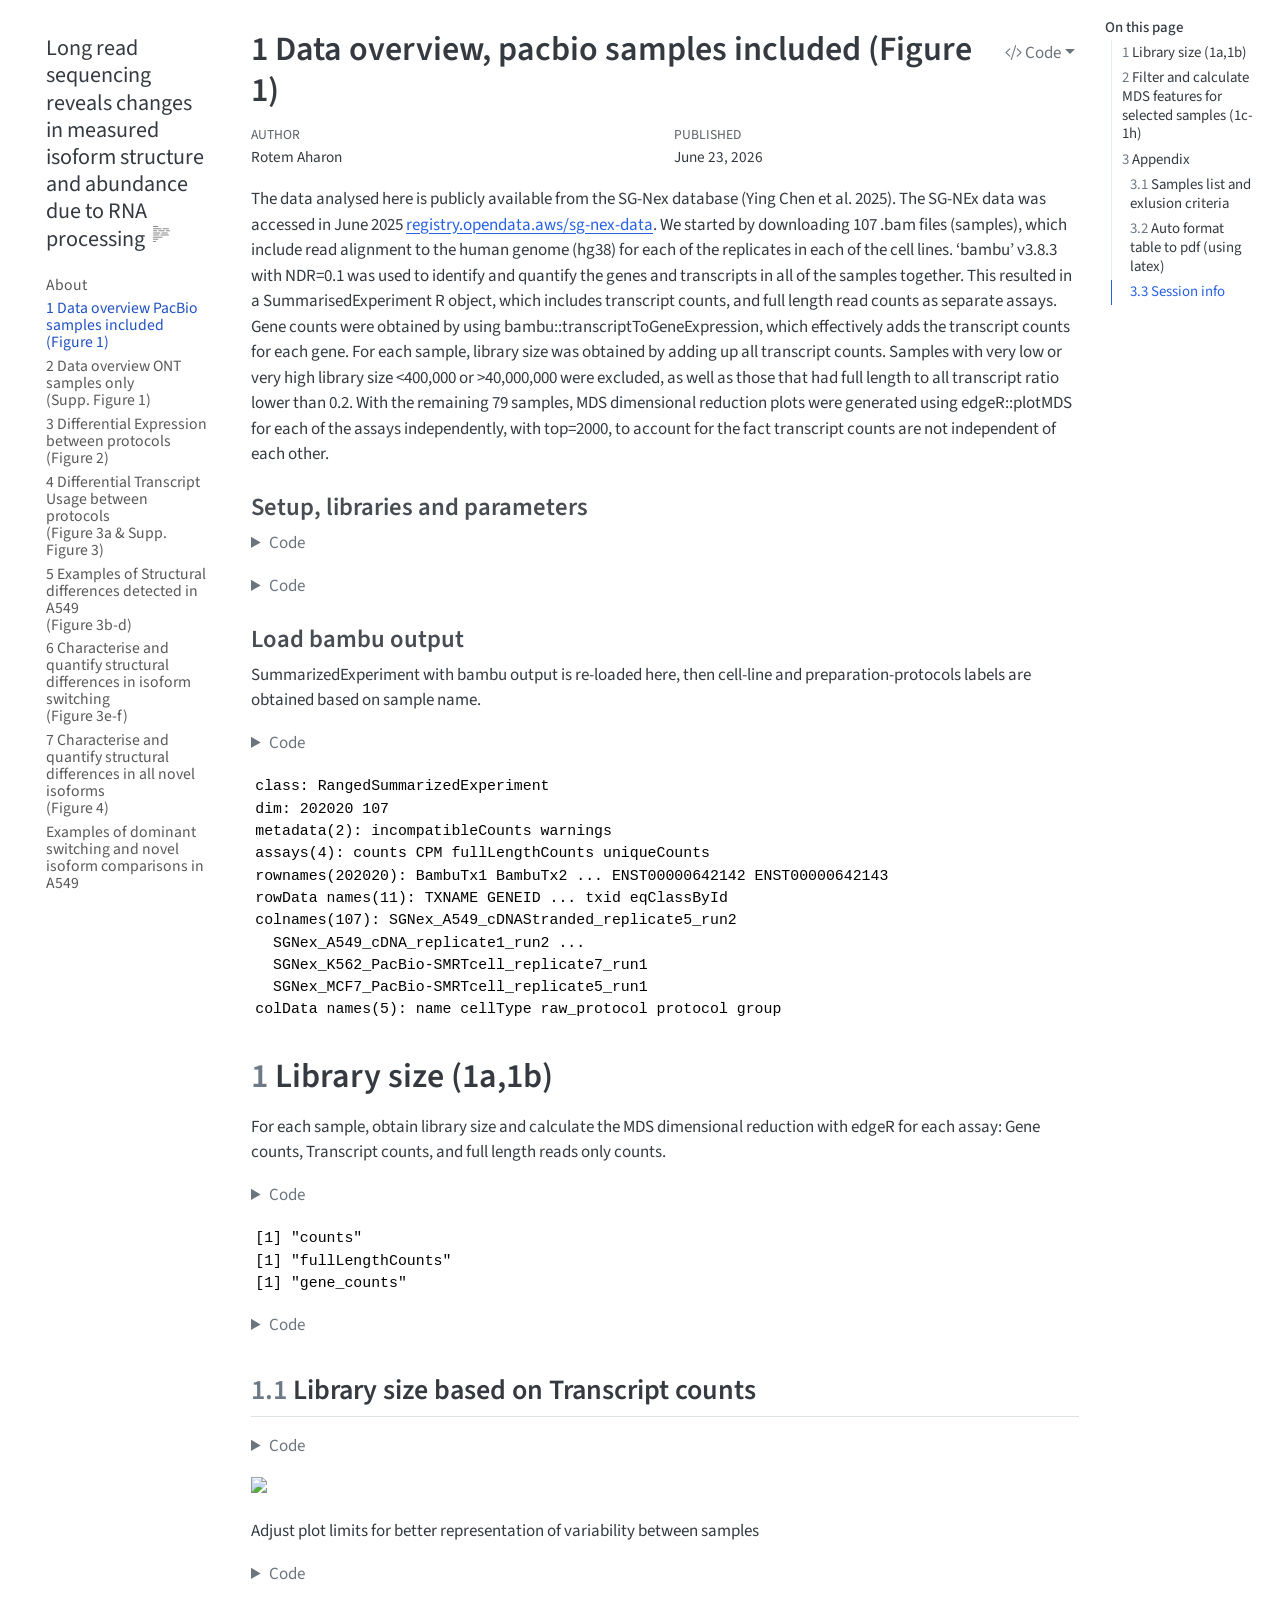
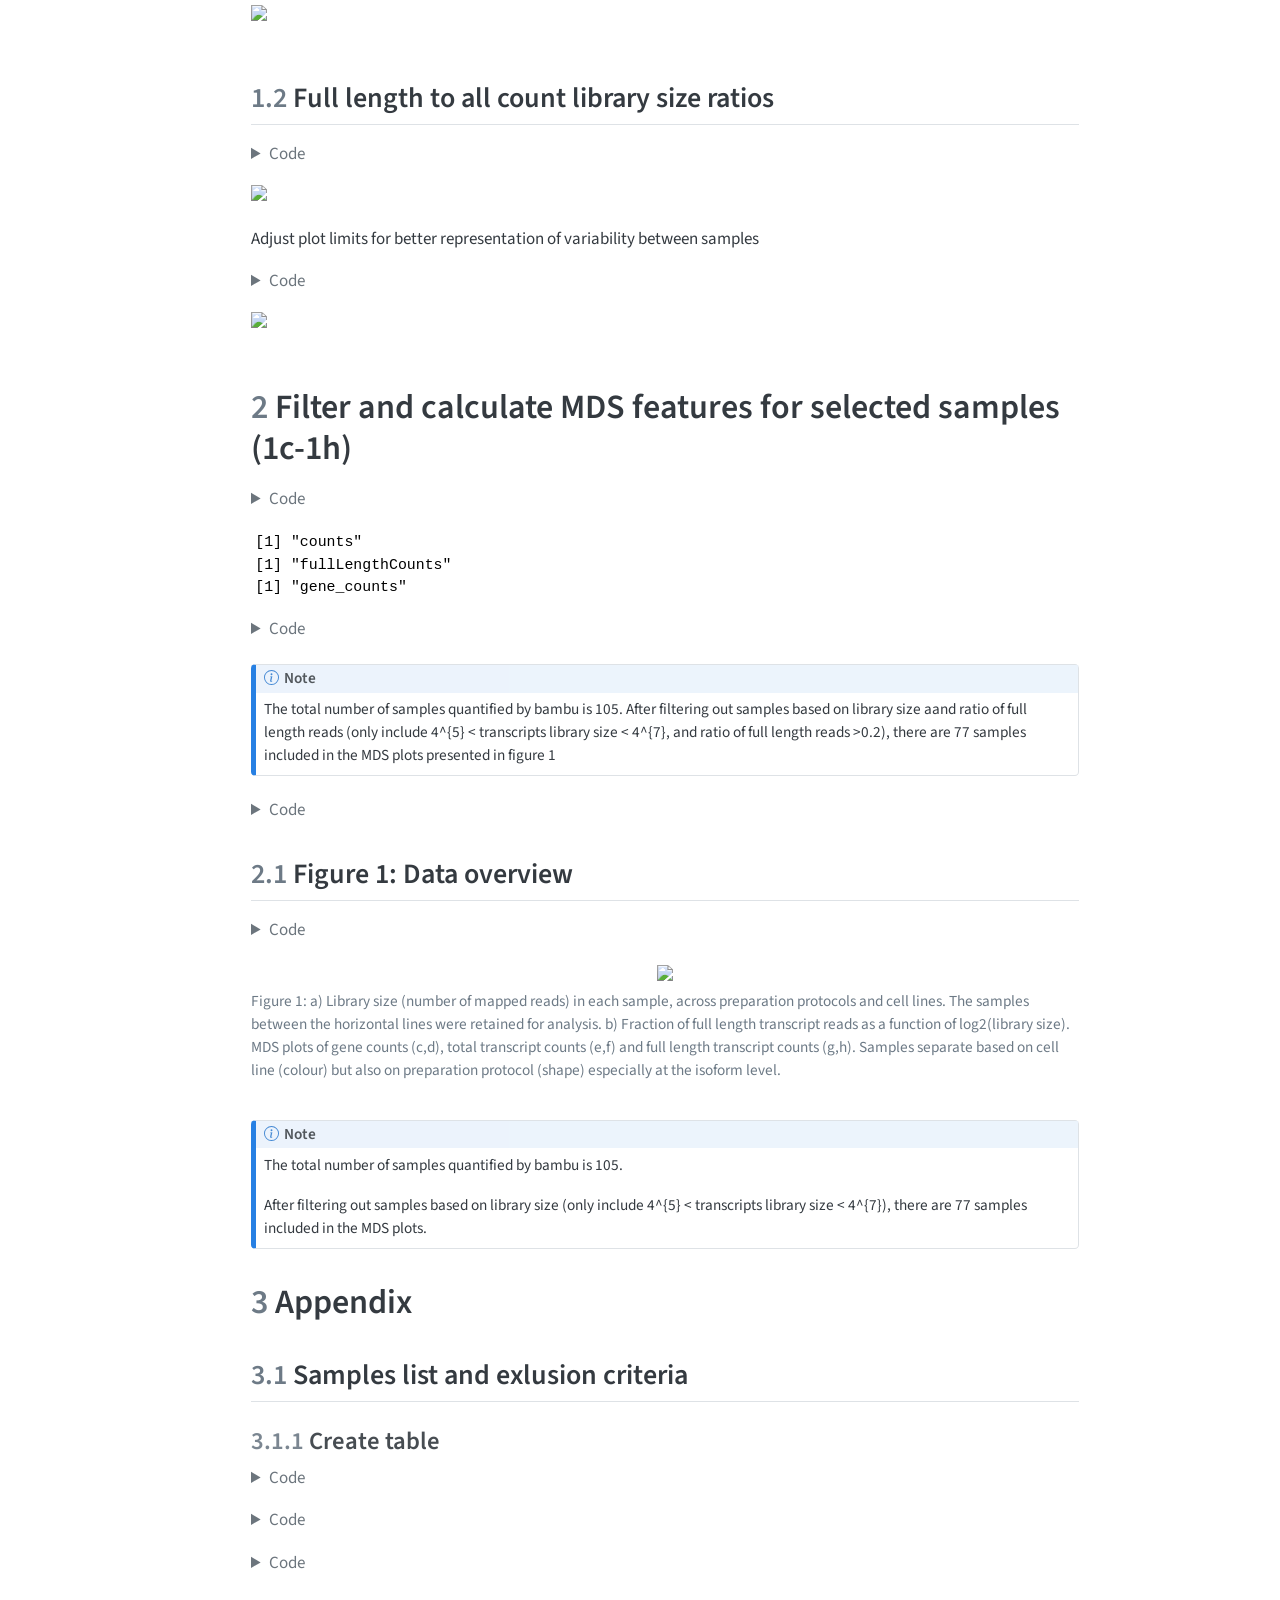
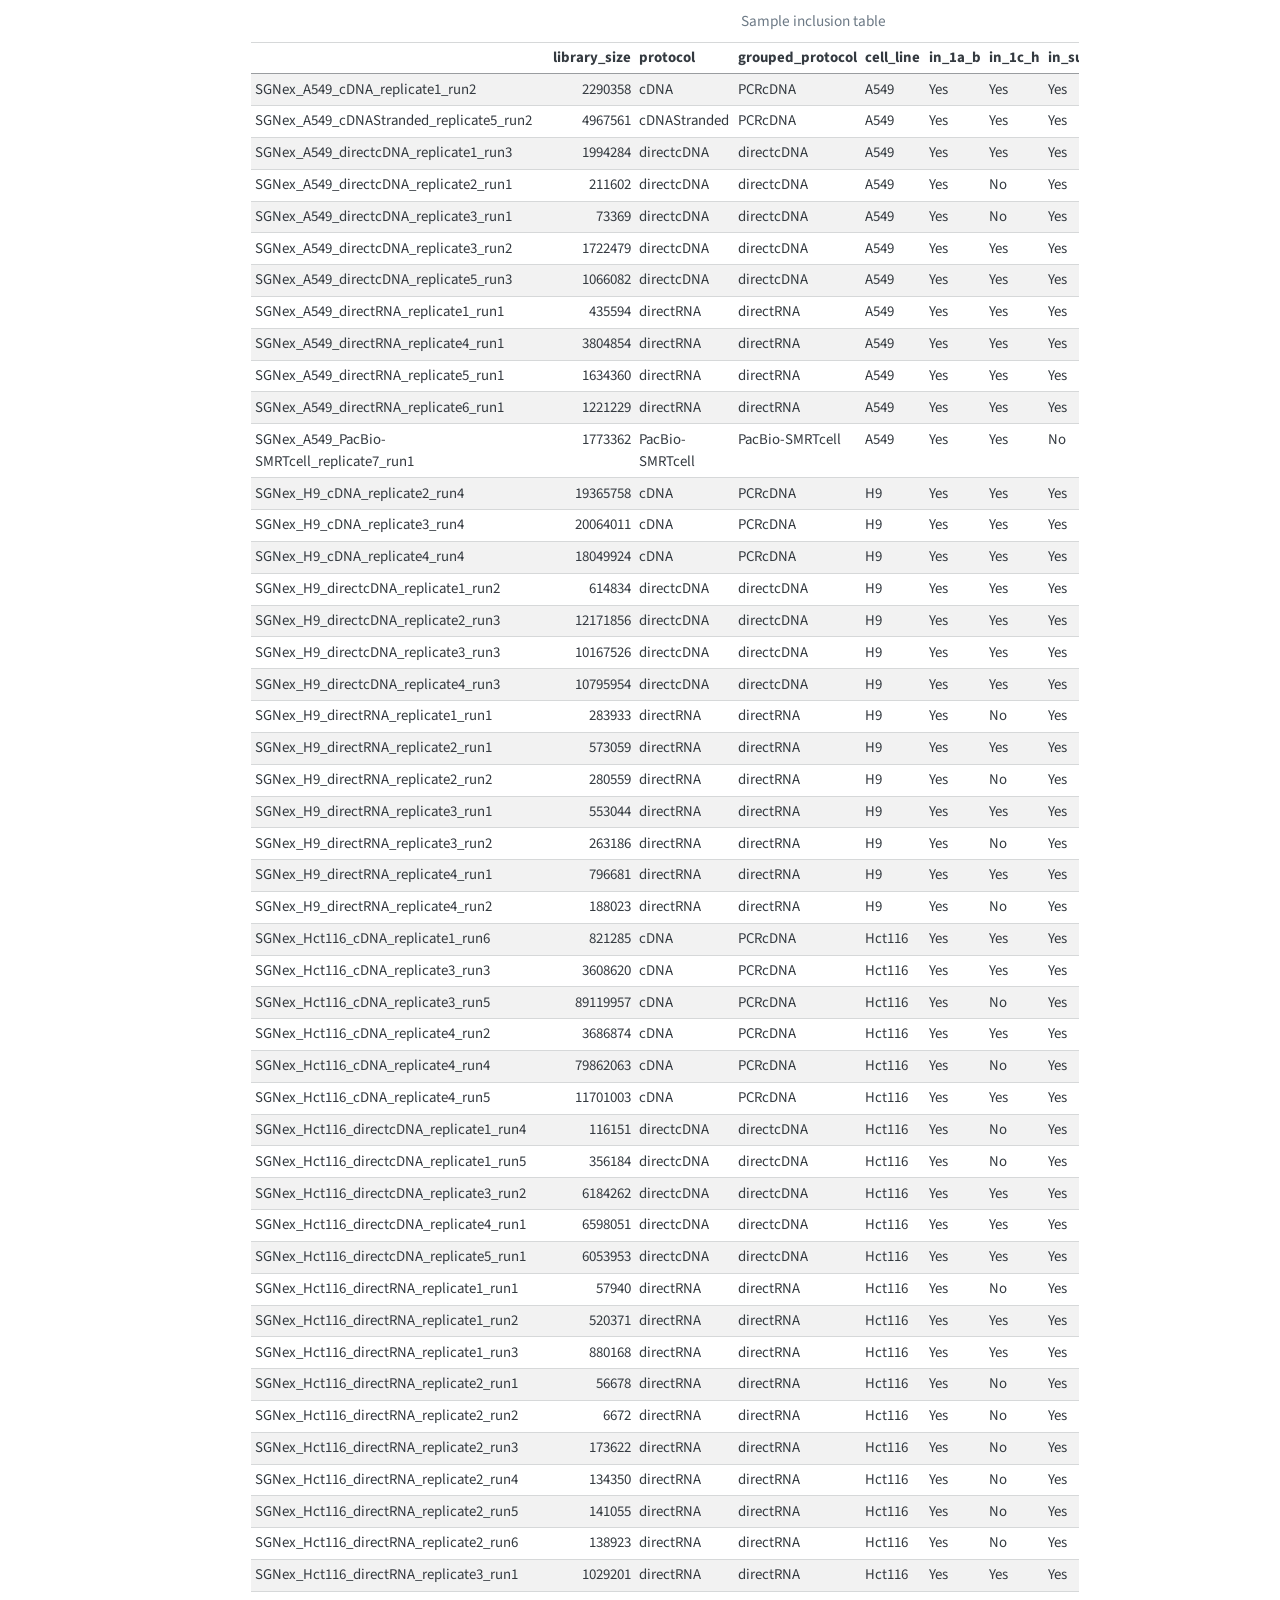
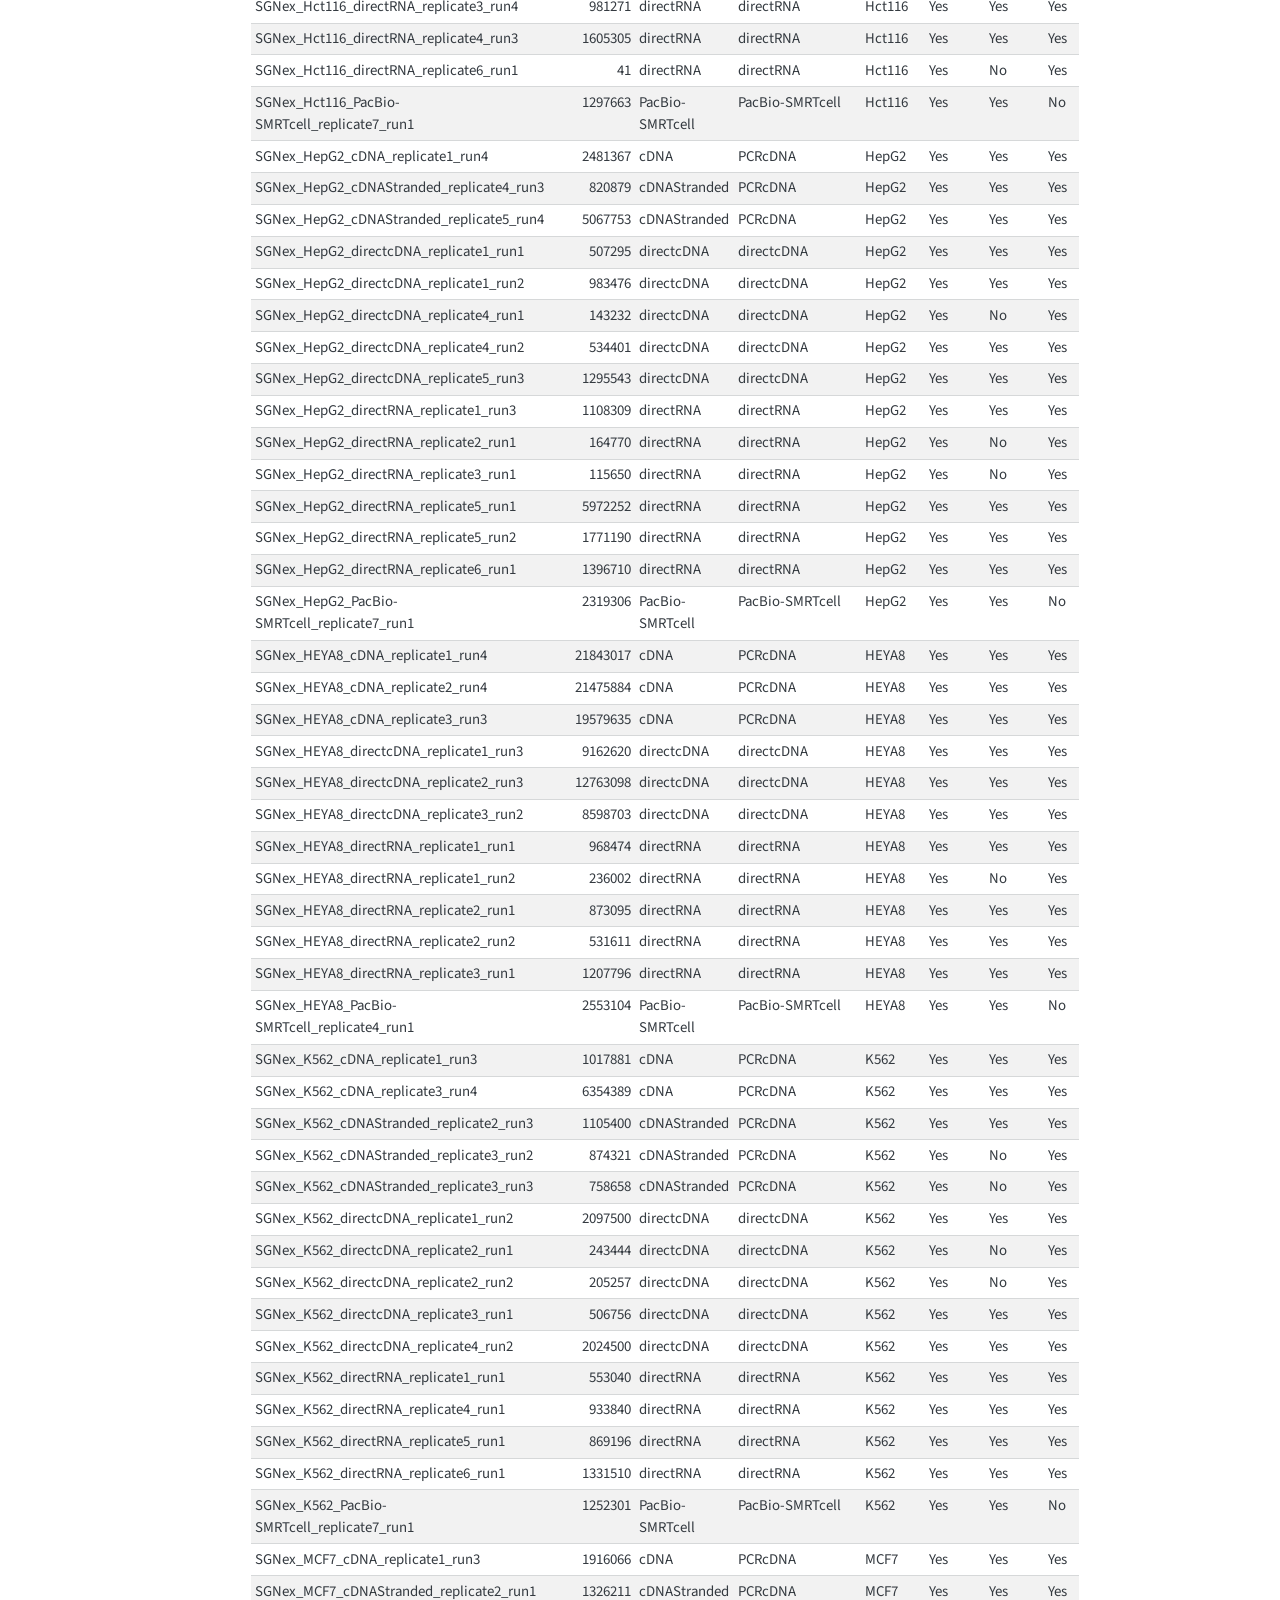
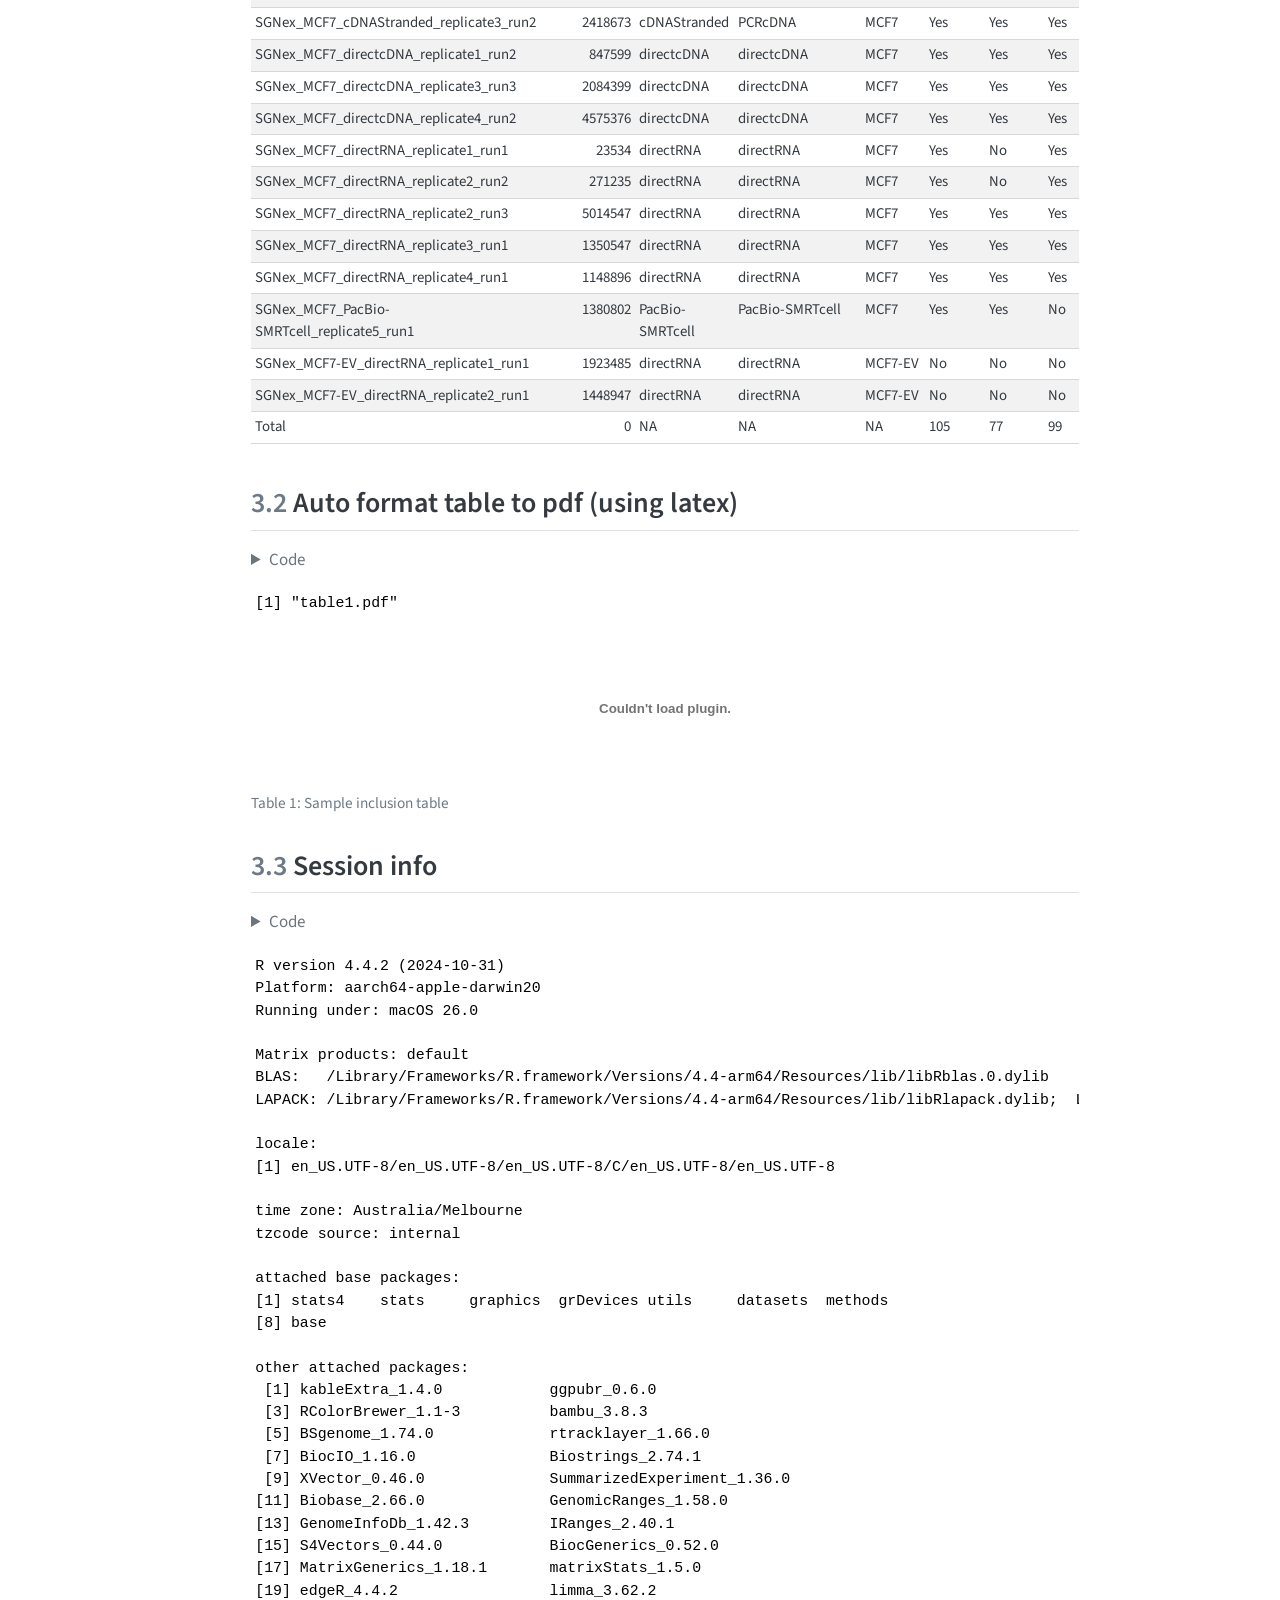
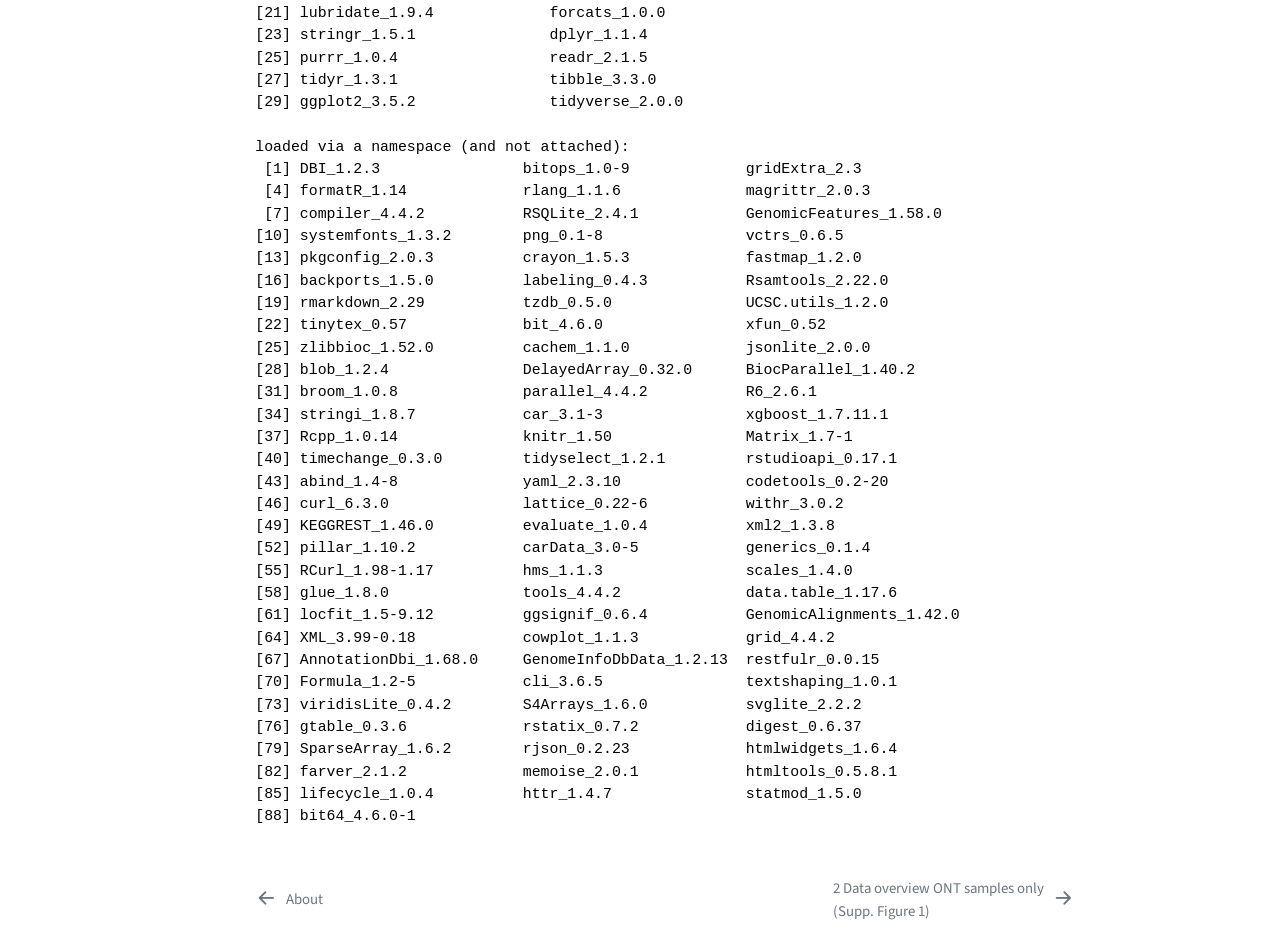
==== commit d6231c2e: "remove search function since this is not functional when hosted  on github pages" ====
--- a/docs/data_overview_includePacbio.html
+++ b/docs/data_overview_includePacbio.html
@@ -7,7 +7,7 @@
 <meta name="viewport" content="width=device-width, initial-scale=1.0, user-scalable=yes">
 
 <meta name="author" content="Rotem Aharon">
-<meta name="dcterms.date" content="2026-06-22">
+<meta name="dcterms.date" content="2026-06-23">
 
 <title>1 Data overview, pacbio samples included (Figure 1) – Long read sequencing reveals changes in measured isoform structure and abundance due to RNA processing</title>
 <style>
@@ -61,13 +61,9 @@
 
 <script src="site_libs/quarto-nav/quarto-nav.js"></script>
 <script src="site_libs/quarto-nav/headroom.min.js"></script>
-<script src="site_libs/clipboard/clipboard.min.js"></script>
-<script src="site_libs/quarto-search/autocomplete.umd.js"></script>
-<script src="site_libs/quarto-search/fuse.min.js"></script>
-<script src="site_libs/quarto-search/quarto-search.js"></script>
-<meta name="quarto:offset" content="./">
 <link href="./data_overview_ONT_samples.html" rel="next">
 <link href="./abstract.html" rel="prev">
+<script src="site_libs/clipboard/clipboard.min.js"></script>
 <script src="site_libs/quarto-html/quarto.js"></script>
 <script src="site_libs/quarto-html/popper.min.js"></script>
 <script src="site_libs/quarto-html/tippy.umd.min.js"></script>
@@ -78,18 +74,6 @@
 <link href="site_libs/bootstrap/bootstrap-icons.css" rel="stylesheet">
 <link href="site_libs/bootstrap/bootstrap-7121c8bfa20b19f7f8f154a5a3714d35.min.css" rel="stylesheet" append-hash="true" id="quarto-bootstrap" data-mode="light">
 <script id="quarto-search-options" type="application/json">{
-  "location": "sidebar",
-  "copy-button": false,
-  "collapse-after": 3,
-  "panel-placement": "start",
-  "type": "textbox",
-  "limit": 50,
-  "keyboard-shortcut": [
-    "f",
-    "/",
-    "s"
-  ],
-  "show-item-context": false,
   "language": {
     "search-no-results-text": "No results",
     "search-matching-documents-text": "matching documents",
@@ -120,9 +104,6 @@
         <nav class="quarto-page-breadcrumbs" aria-label="breadcrumb"><ol class="breadcrumb"><li class="breadcrumb-item"><a href="./data_overview_includePacbio.html">1 Data overview PacBio samples included <br> (Figure 1)</a></li></ol></nav>
         <a class="flex-grow-1" role="navigation" data-bs-toggle="collapse" data-bs-target=".quarto-sidebar-collapse-item" aria-controls="quarto-sidebar" aria-expanded="false" aria-label="Toggle sidebar navigation" onclick="if (window.quartoToggleHeadroom) { window.quartoToggleHeadroom(); }">      
         </a>
-      <button type="button" class="btn quarto-search-button" aria-label="Search" onclick="window.quartoOpenSearch();">
-        <i class="bi bi-search"></i>
-      </button>
     </div>
   </nav>
 </header>
@@ -142,11 +123,6 @@
 </div>
     </div>
       </div>
-        <div class="mt-2 flex-shrink-0 align-items-center">
-        <div class="sidebar-search">
-        <div id="quarto-search" class="" title="Search"></div>
-        </div>
-        </div>
     <div class="sidebar-menu-container"> 
     <ul class="list-unstyled mt-1">
         <li class="sidebar-item">
@@ -262,7 +238,7 @@
     <div>
     <div class="quarto-title-meta-heading">Published</div>
     <div class="quarto-title-meta-contents">
-      <p class="date">June 22, 2026</p>
+      <p class="date">June 23, 2026</p>
     </div>
   </div>
   
--- a/docs/site_libs/quarto-html/tippy.css
+++ b/docs/site_libs/quarto-html/tippy.css
@@ -0,0 +1 @@
+.tippy-box[data-animation=fade][data-state=hidden]{opacity:0}[data-tippy-root]{max-width:calc(100vw - 10px)}.tippy-box{position:relative;background-color:#333;color:#fff;border-radius:4px;font-size:14px;line-height:1.4;white-space:normal;outline:0;transition-property:transform,visibility,opacity}.tippy-box[data-placement^=top]>.tippy-arrow{bottom:0}.tippy-box[data-placement^=top]>.tippy-arrow:before{bottom:-7px;left:0;border-width:8px 8px 0;border-top-color:initial;transform-origin:center top}.tippy-box[data-placement^=bottom]>.tippy-arrow{top:0}.tippy-box[data-placement^=bottom]>.tippy-arrow:before{top:-7px;left:0;border-width:0 8px 8px;border-bottom-color:initial;transform-origin:center bottom}.tippy-box[data-placement^=left]>.tippy-arrow{right:0}.tippy-box[data-placement^=left]>.tippy-arrow:before{border-width:8px 0 8px 8px;border-left-color:initial;right:-7px;transform-origin:center left}.tippy-box[data-placement^=right]>.tippy-arrow{left:0}.tippy-box[data-placement^=right]>.tippy-arrow:before{left:-7px;border-width:8px 8px 8px 0;border-right-color:initial;transform-origin:center right}.tippy-box[data-inertia][data-state=visible]{transition-timing-function:cubic-bezier(.54,1.5,.38,1.11)}.tippy-arrow{width:16px;height:16px;color:#333}.tippy-arrow:before{content:"";position:absolute;border-color:transparent;border-style:solid}.tippy-content{position:relative;padding:5px 9px;z-index:1}
--- a/docs/site_libs/quarto-html/quarto-syntax-highlighting-e26003cea8cd680ca0c55a263523d882.css
+++ b/docs/site_libs/quarto-html/quarto-syntax-highlighting-e26003cea8cd680ca0c55a263523d882.css
@@ -0,0 +1,205 @@
+/* quarto syntax highlight colors */
+:root {
+  --quarto-hl-ot-color: #003B4F;
+  --quarto-hl-at-color: #657422;
+  --quarto-hl-ss-color: #20794D;
+  --quarto-hl-an-color: #5E5E5E;
+  --quarto-hl-fu-color: #4758AB;
+  --quarto-hl-st-color: #20794D;
+  --quarto-hl-cf-color: #003B4F;
+  --quarto-hl-op-color: #5E5E5E;
+  --quarto-hl-er-color: #AD0000;
+  --quarto-hl-bn-color: #AD0000;
+  --quarto-hl-al-color: #AD0000;
+  --quarto-hl-va-color: #111111;
+  --quarto-hl-bu-color: inherit;
+  --quarto-hl-ex-color: inherit;
+  --quarto-hl-pp-color: #AD0000;
+  --quarto-hl-in-color: #5E5E5E;
+  --quarto-hl-vs-color: #20794D;
+  --quarto-hl-wa-color: #5E5E5E;
+  --quarto-hl-do-color: #5E5E5E;
+  --quarto-hl-im-color: #00769E;
+  --quarto-hl-ch-color: #20794D;
+  --quarto-hl-dt-color: #AD0000;
+  --quarto-hl-fl-color: #AD0000;
+  --quarto-hl-co-color: #5E5E5E;
+  --quarto-hl-cv-color: #5E5E5E;
+  --quarto-hl-cn-color: #8f5902;
+  --quarto-hl-sc-color: #5E5E5E;
+  --quarto-hl-dv-color: #AD0000;
+  --quarto-hl-kw-color: #003B4F;
+}
+
+/* other quarto variables */
+:root {
+  --quarto-font-monospace: SFMono-Regular, Menlo, Monaco, Consolas, "Liberation Mono", "Courier New", monospace;
+}
+
+pre > code.sourceCode > span {
+  color: #003B4F;
+}
+
+code span {
+  color: #003B4F;
+}
+
+code.sourceCode > span {
+  color: #003B4F;
+}
+
+div.sourceCode,
+div.sourceCode pre.sourceCode {
+  color: #003B4F;
+}
+
+code span.ot {
+  color: #003B4F;
+  font-style: inherit;
+}
+
+code span.at {
+  color: #657422;
+  font-style: inherit;
+}
+
+code span.ss {
+  color: #20794D;
+  font-style: inherit;
+}
+
+code span.an {
+  color: #5E5E5E;
+  font-style: inherit;
+}
+
+code span.fu {
+  color: #4758AB;
+  font-style: inherit;
+}
+
+code span.st {
+  color: #20794D;
+  font-style: inherit;
+}
+
+code span.cf {
+  color: #003B4F;
+  font-weight: bold;
+  font-style: inherit;
+}
+
+code span.op {
+  color: #5E5E5E;
+  font-style: inherit;
+}
+
+code span.er {
+  color: #AD0000;
+  font-style: inherit;
+}
+
+code span.bn {
+  color: #AD0000;
+  font-style: inherit;
+}
+
+code span.al {
+  color: #AD0000;
+  font-style: inherit;
+}
+
+code span.va {
+  color: #111111;
+  font-style: inherit;
+}
+
+code span.bu {
+  font-style: inherit;
+}
+
+code span.ex {
+  font-style: inherit;
+}
+
+code span.pp {
+  color: #AD0000;
+  font-style: inherit;
+}
+
+code span.in {
+  color: #5E5E5E;
+  font-style: inherit;
+}
+
+code span.vs {
+  color: #20794D;
+  font-style: inherit;
+}
+
+code span.wa {
+  color: #5E5E5E;
+  font-style: italic;
+}
+
+code span.do {
+  color: #5E5E5E;
+  font-style: italic;
+}
+
+code span.im {
+  color: #00769E;
+  font-style: inherit;
+}
+
+code span.ch {
+  color: #20794D;
+  font-style: inherit;
+}
+
+code span.dt {
+  color: #AD0000;
+  font-style: inherit;
+}
+
+code span.fl {
+  color: #AD0000;
+  font-style: inherit;
+}
+
+code span.co {
+  color: #5E5E5E;
+  font-style: inherit;
+}
+
+code span.cv {
+  color: #5E5E5E;
+  font-style: italic;
+}
+
+code span.cn {
+  color: #8f5902;
+  font-style: inherit;
+}
+
+code span.sc {
+  color: #5E5E5E;
+  font-style: inherit;
+}
+
+code span.dv {
+  color: #AD0000;
+  font-style: inherit;
+}
+
+code span.kw {
+  color: #003B4F;
+  font-weight: bold;
+  font-style: inherit;
+}
+
+.prevent-inlining {
+  content: "</";
+}
+
+/*# sourceMappingURL=e90e9ab646ea9b1aaa61e089606e0f97.css.map */
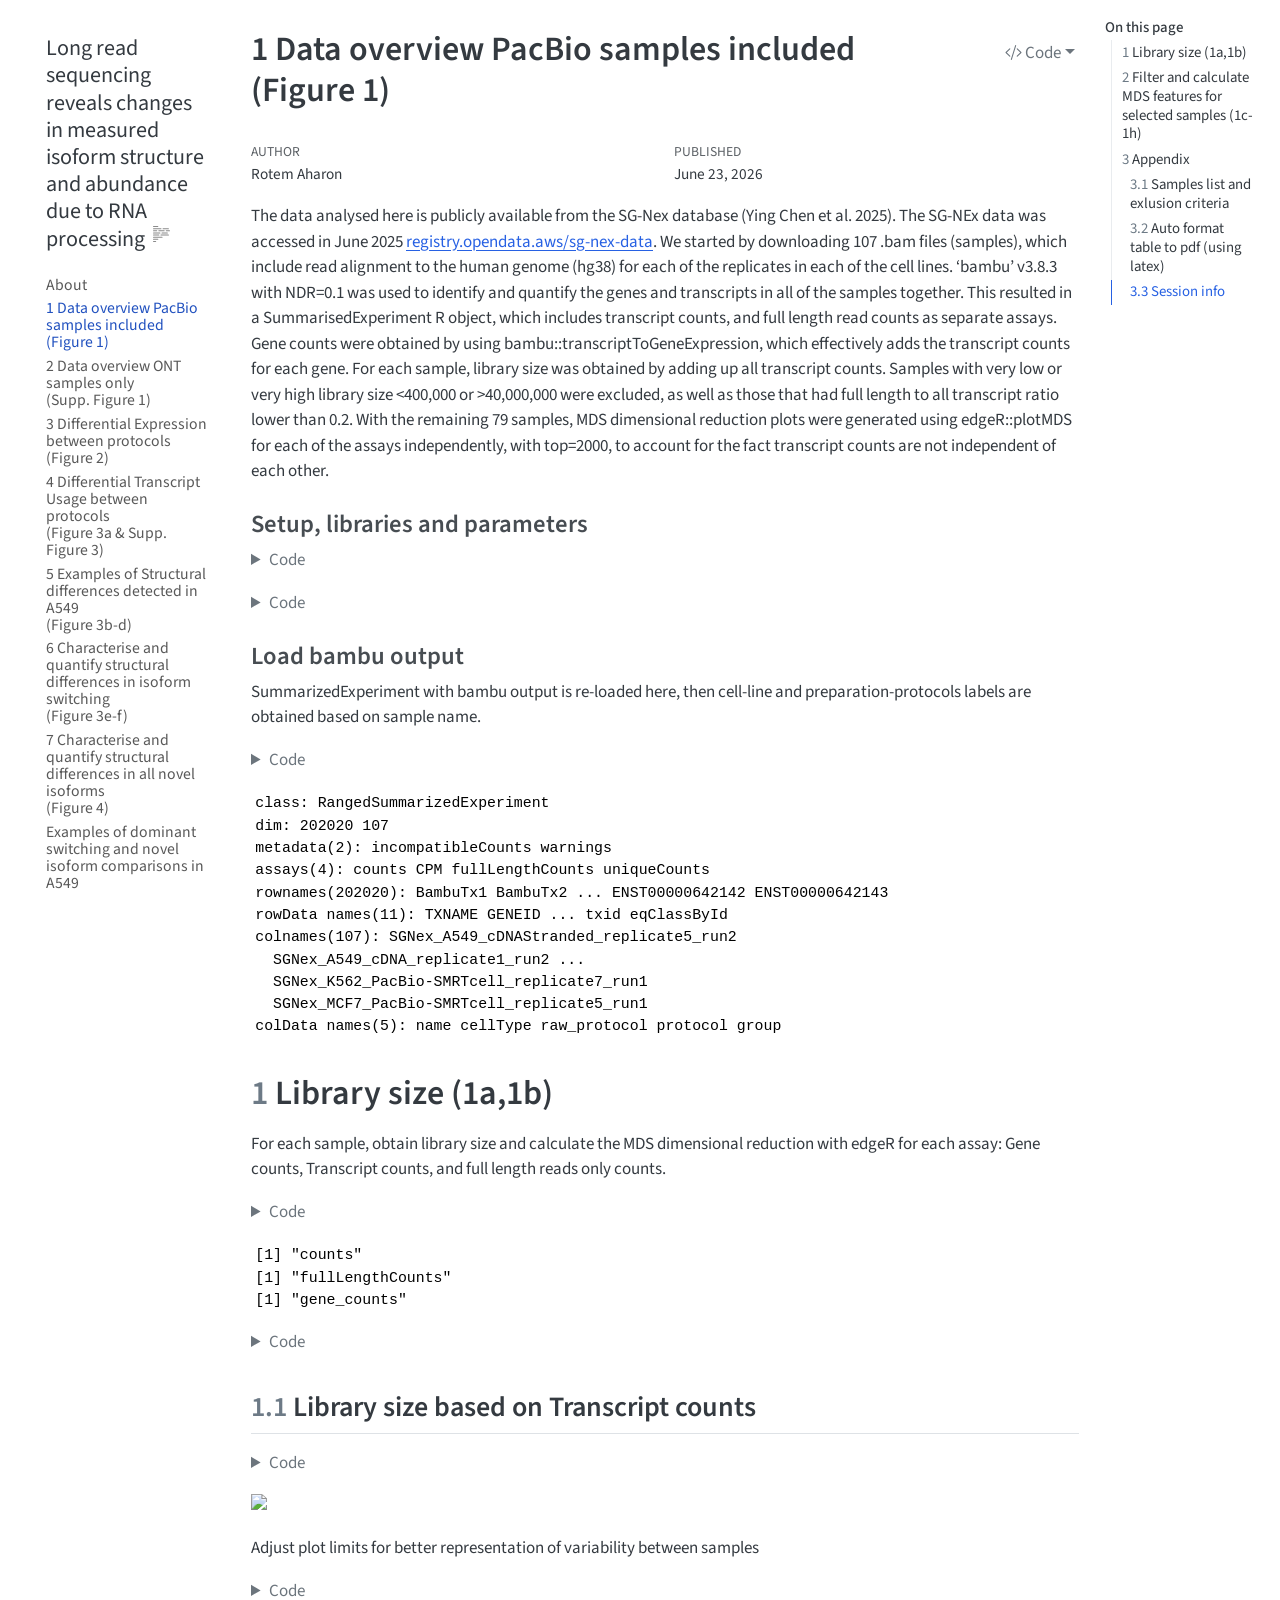
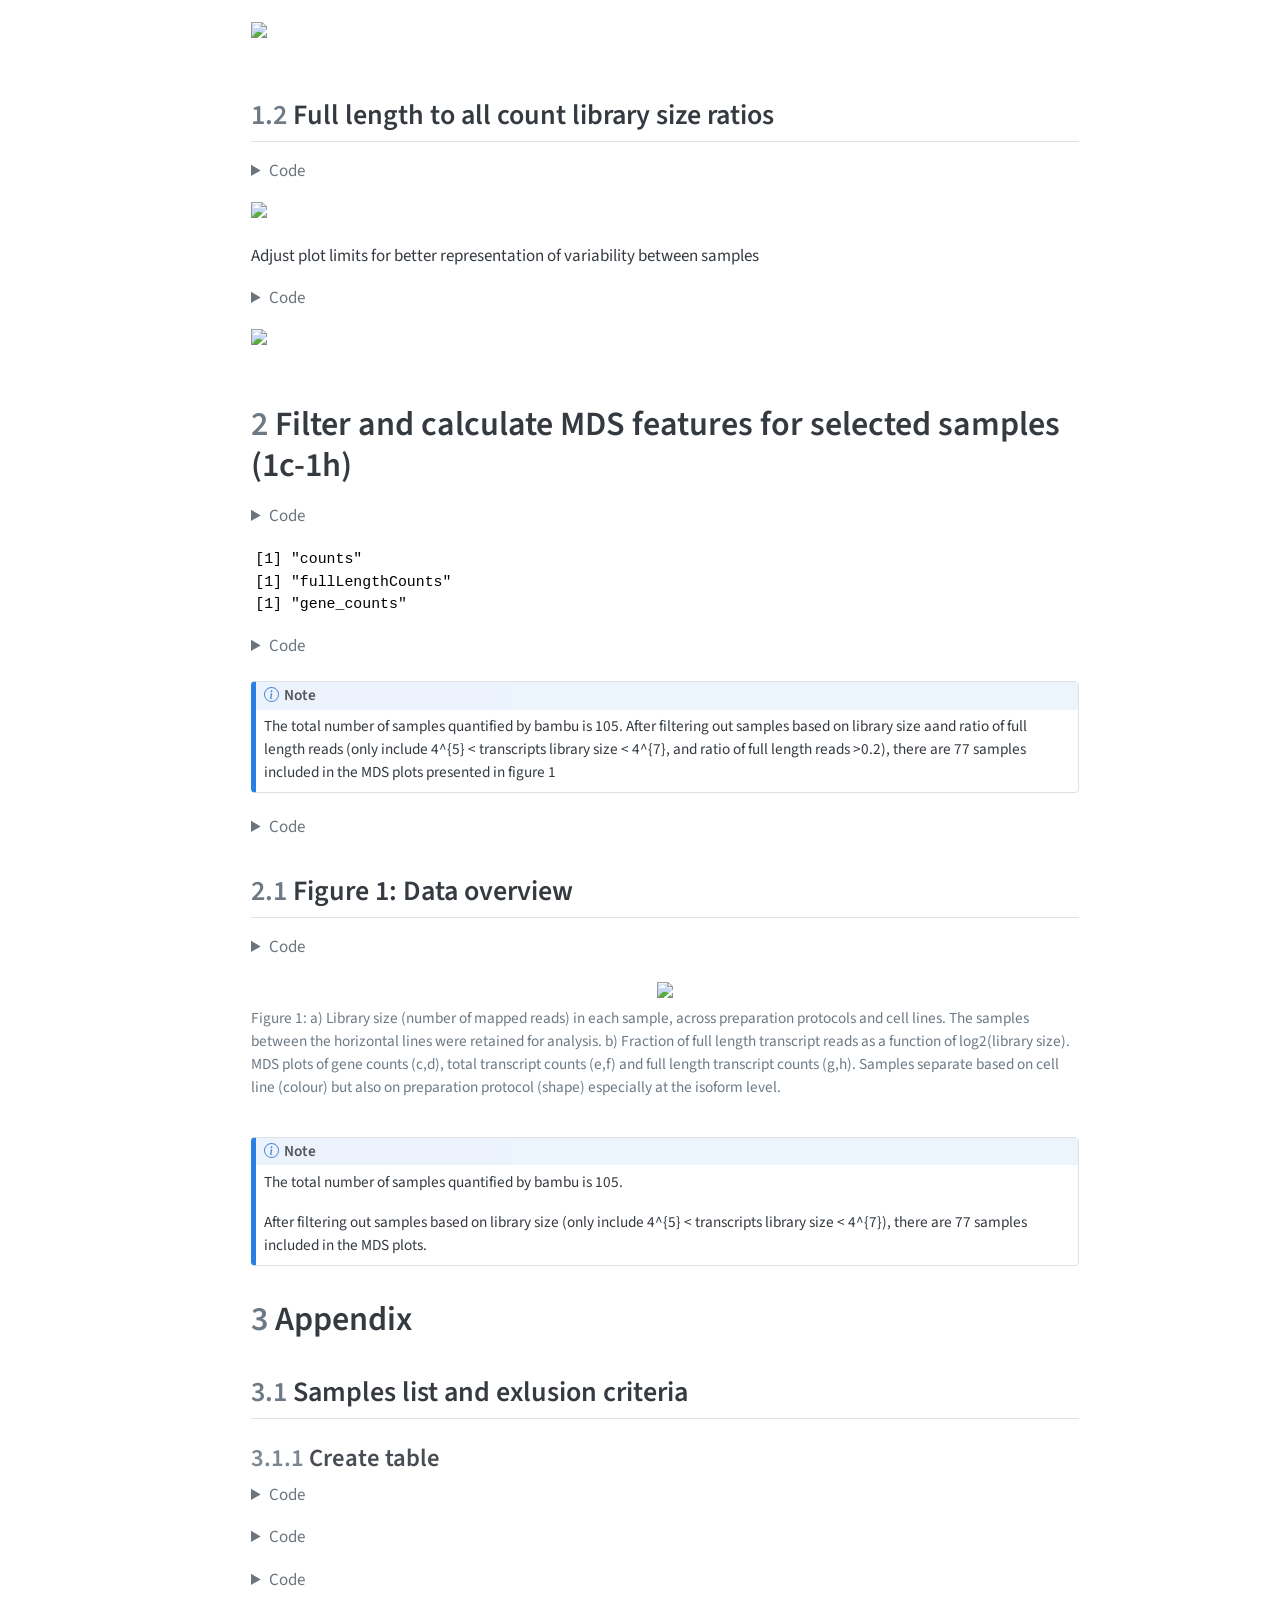
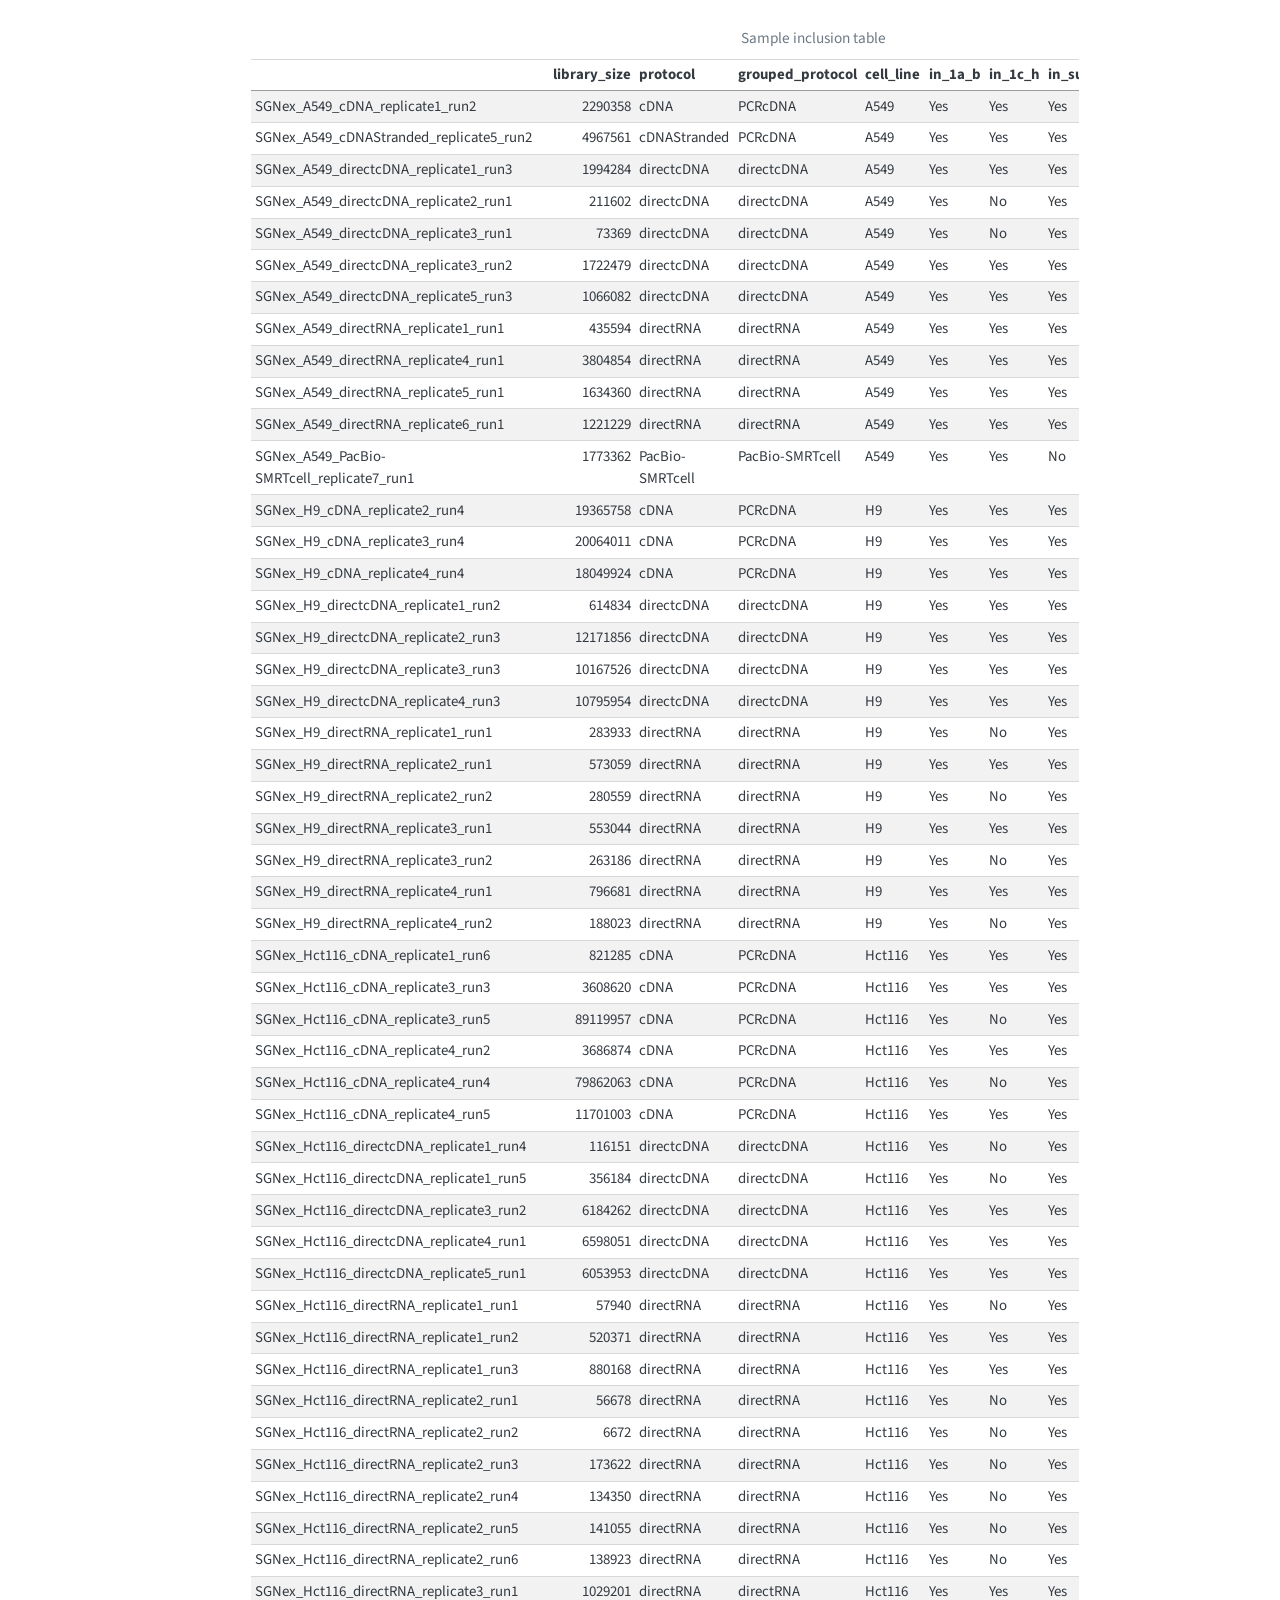
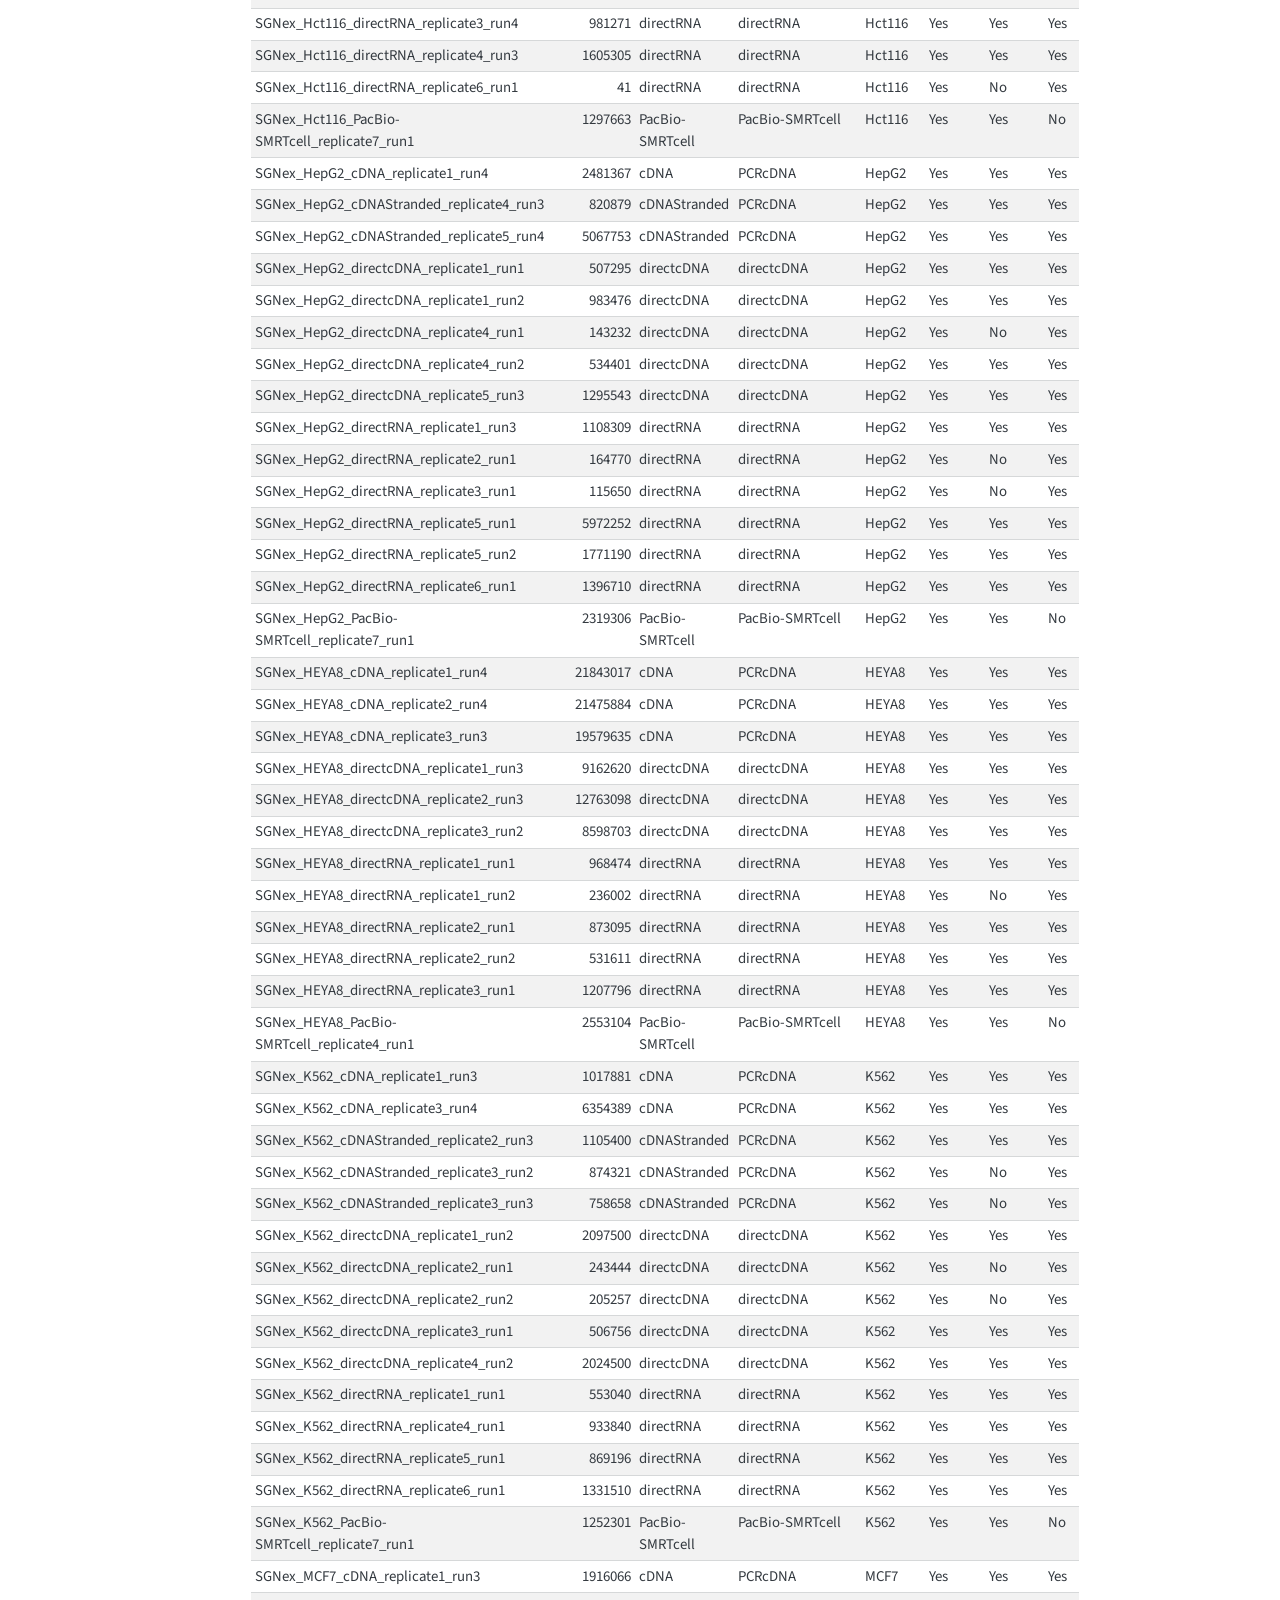
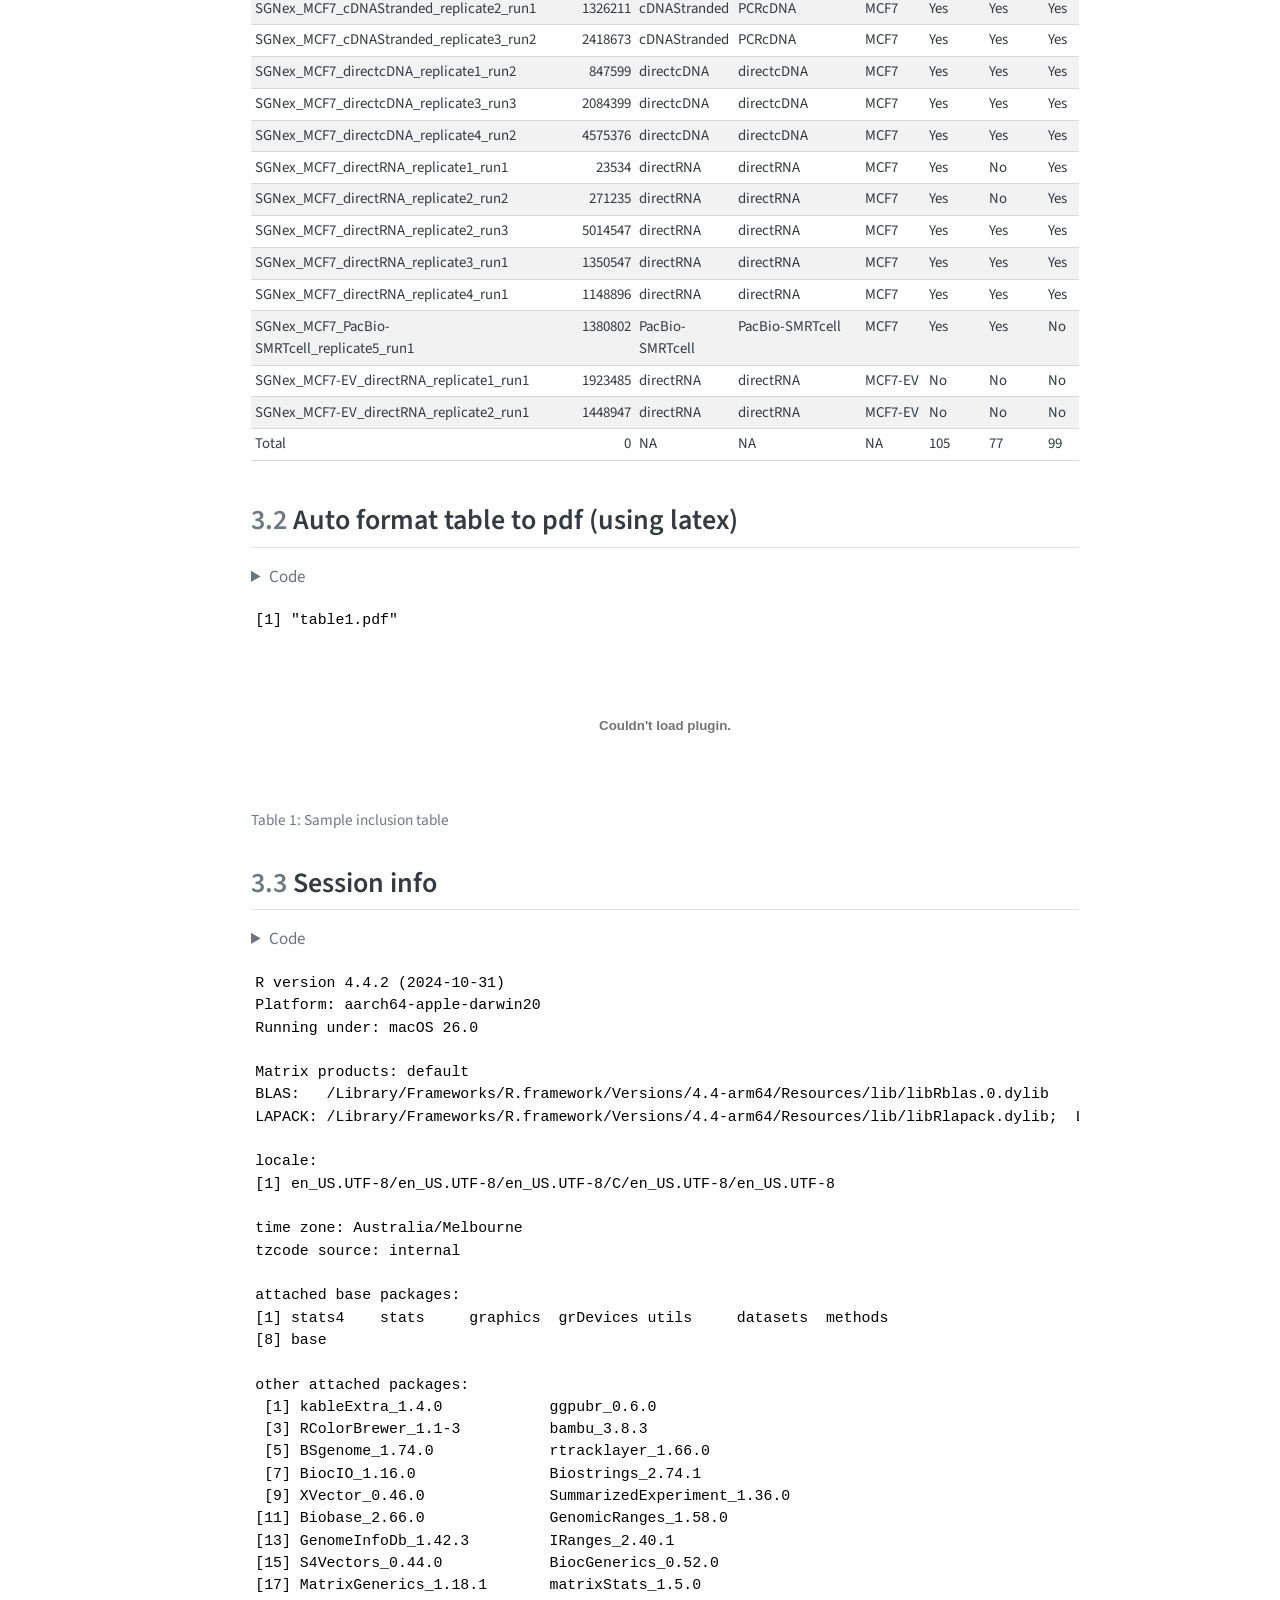
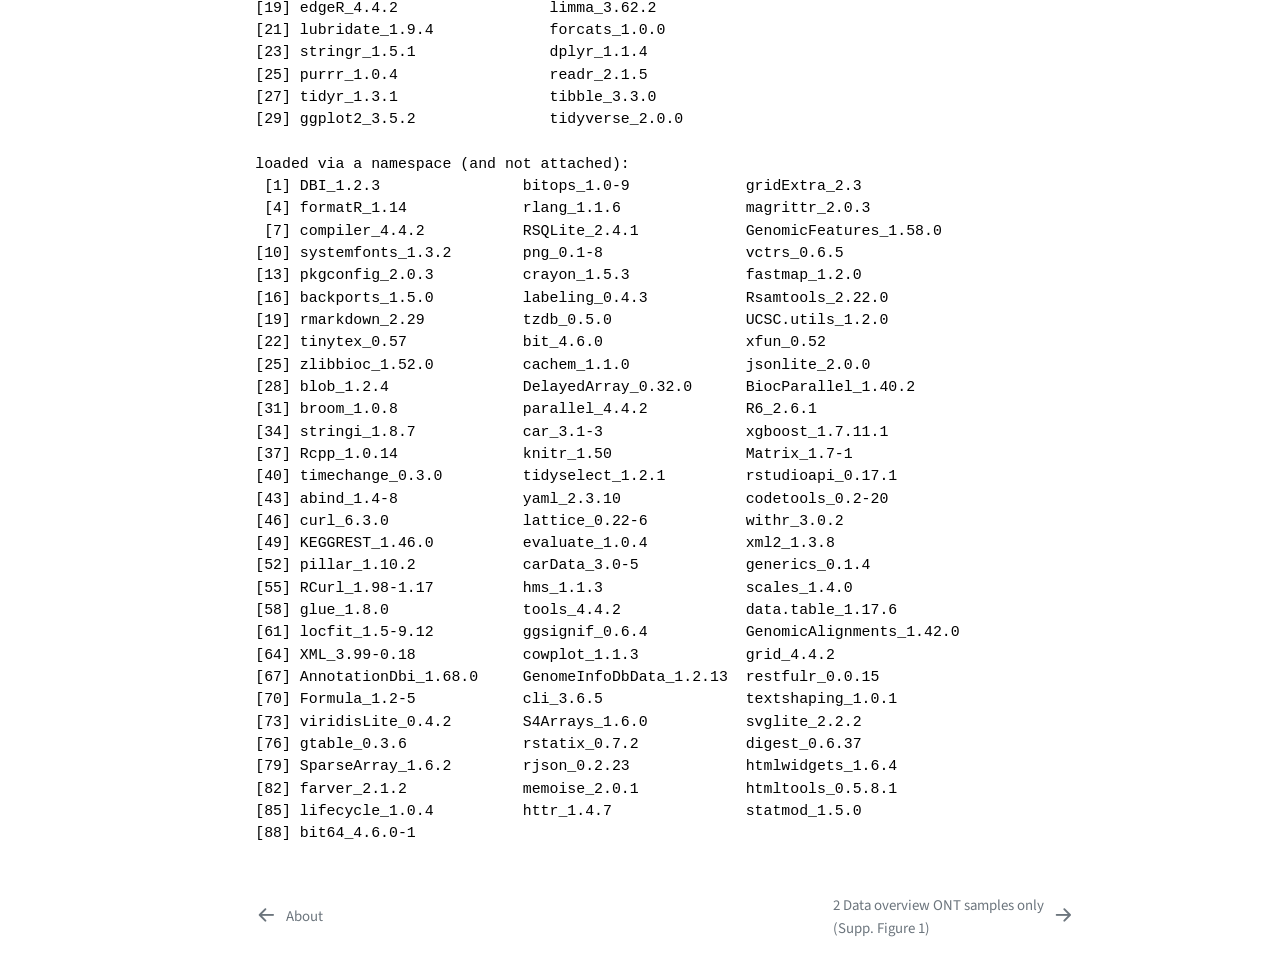
==== commit e190cd47: "try to fix broken plot handles" ====
--- a/docs/data_overview_includePacbio.html
+++ b/docs/data_overview_includePacbio.html
@@ -9,7 +9,7 @@
 <meta name="author" content="Rotem Aharon">
 <meta name="dcterms.date" content="2026-06-23">
 
-<title>1 Data overview, pacbio samples included (Figure 1) – Long read sequencing reveals changes in measured isoform structure and abundance due to RNA processing</title>
+<title>1 Data overview PacBio samples included   (Figure 1) – Long read sequencing reveals changes in measured isoform structure and abundance due to RNA processing</title>
 <style>
 code{white-space: pre-wrap;}
 span.smallcaps{font-variant: small-caps;}
@@ -221,7 +221,7 @@
 
 <header id="title-block-header" class="quarto-title-block default">
 <div class="quarto-title">
-<div class="quarto-title-block"><div><h1 class="title">1 Data overview, pacbio samples included (Figure 1)</h1><button type="button" class="btn code-tools-button dropdown-toggle" id="quarto-code-tools-menu" data-bs-toggle="dropdown" aria-expanded="false"><i class="bi"></i> Code</button><ul class="dropdown-menu dropdown-menu-end" aria-labelelledby="quarto-code-tools-menu"><li><a id="quarto-show-all-code" class="dropdown-item" href="javascript:void(0)" role="button">Show All Code</a></li><li><a id="quarto-hide-all-code" class="dropdown-item" href="javascript:void(0)" role="button">Hide All Code</a></li><li><hr class="dropdown-divider"></li><li><a id="quarto-view-source" class="dropdown-item" href="javascript:void(0)" role="button">View Source</a></li></ul></div></div>
+<div class="quarto-title-block"><div><h1 class="title"><p>1 Data overview PacBio samples included <br> (Figure 1)</p></h1><button type="button" class="btn code-tools-button dropdown-toggle" id="quarto-code-tools-menu" data-bs-toggle="dropdown" aria-expanded="false"><i class="bi"></i> Code</button><ul class="dropdown-menu dropdown-menu-end" aria-labelelledby="quarto-code-tools-menu"><li><a id="quarto-show-all-code" class="dropdown-item" href="javascript:void(0)" role="button">Show All Code</a></li><li><a id="quarto-hide-all-code" class="dropdown-item" href="javascript:void(0)" role="button">Hide All Code</a></li><li><hr class="dropdown-divider"></li><li><a id="quarto-view-source" class="dropdown-item" href="javascript:void(0)" role="button">View Source</a></li></ul></div></div>
 </div>
 
 
